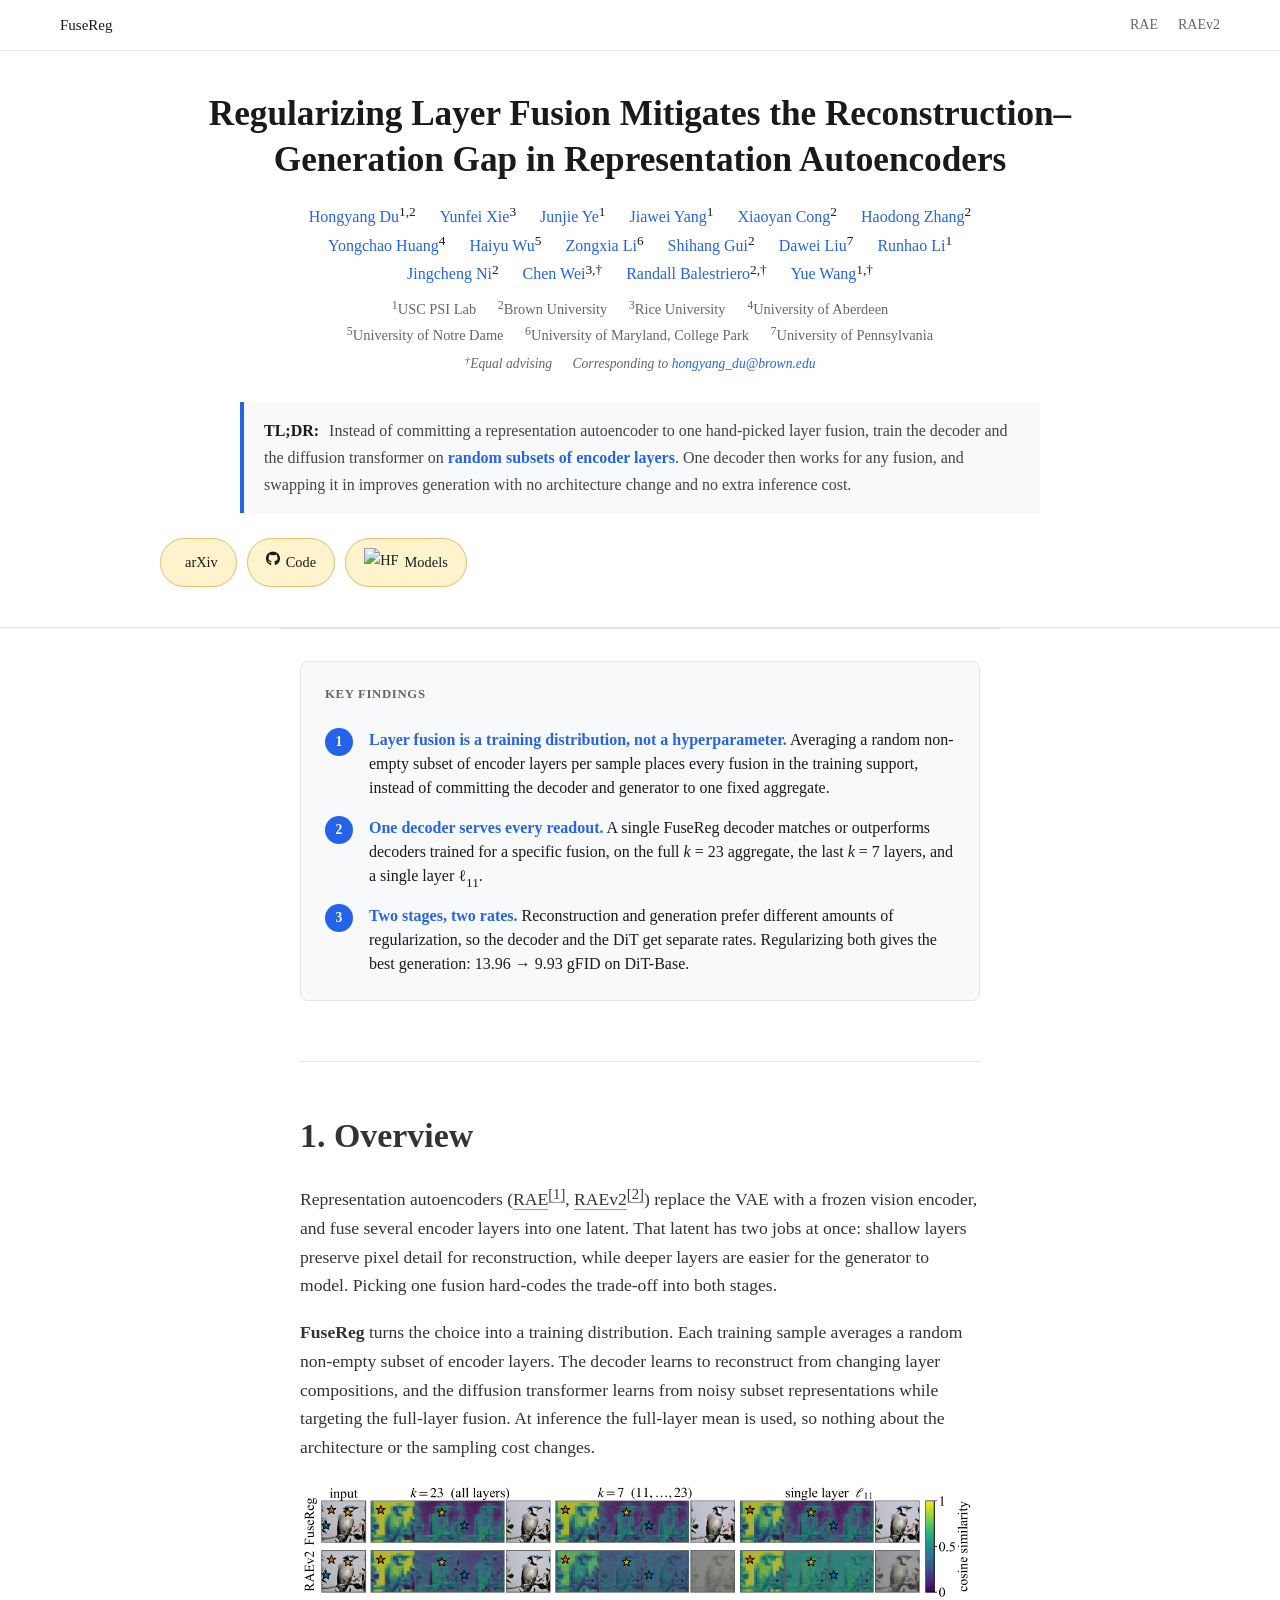
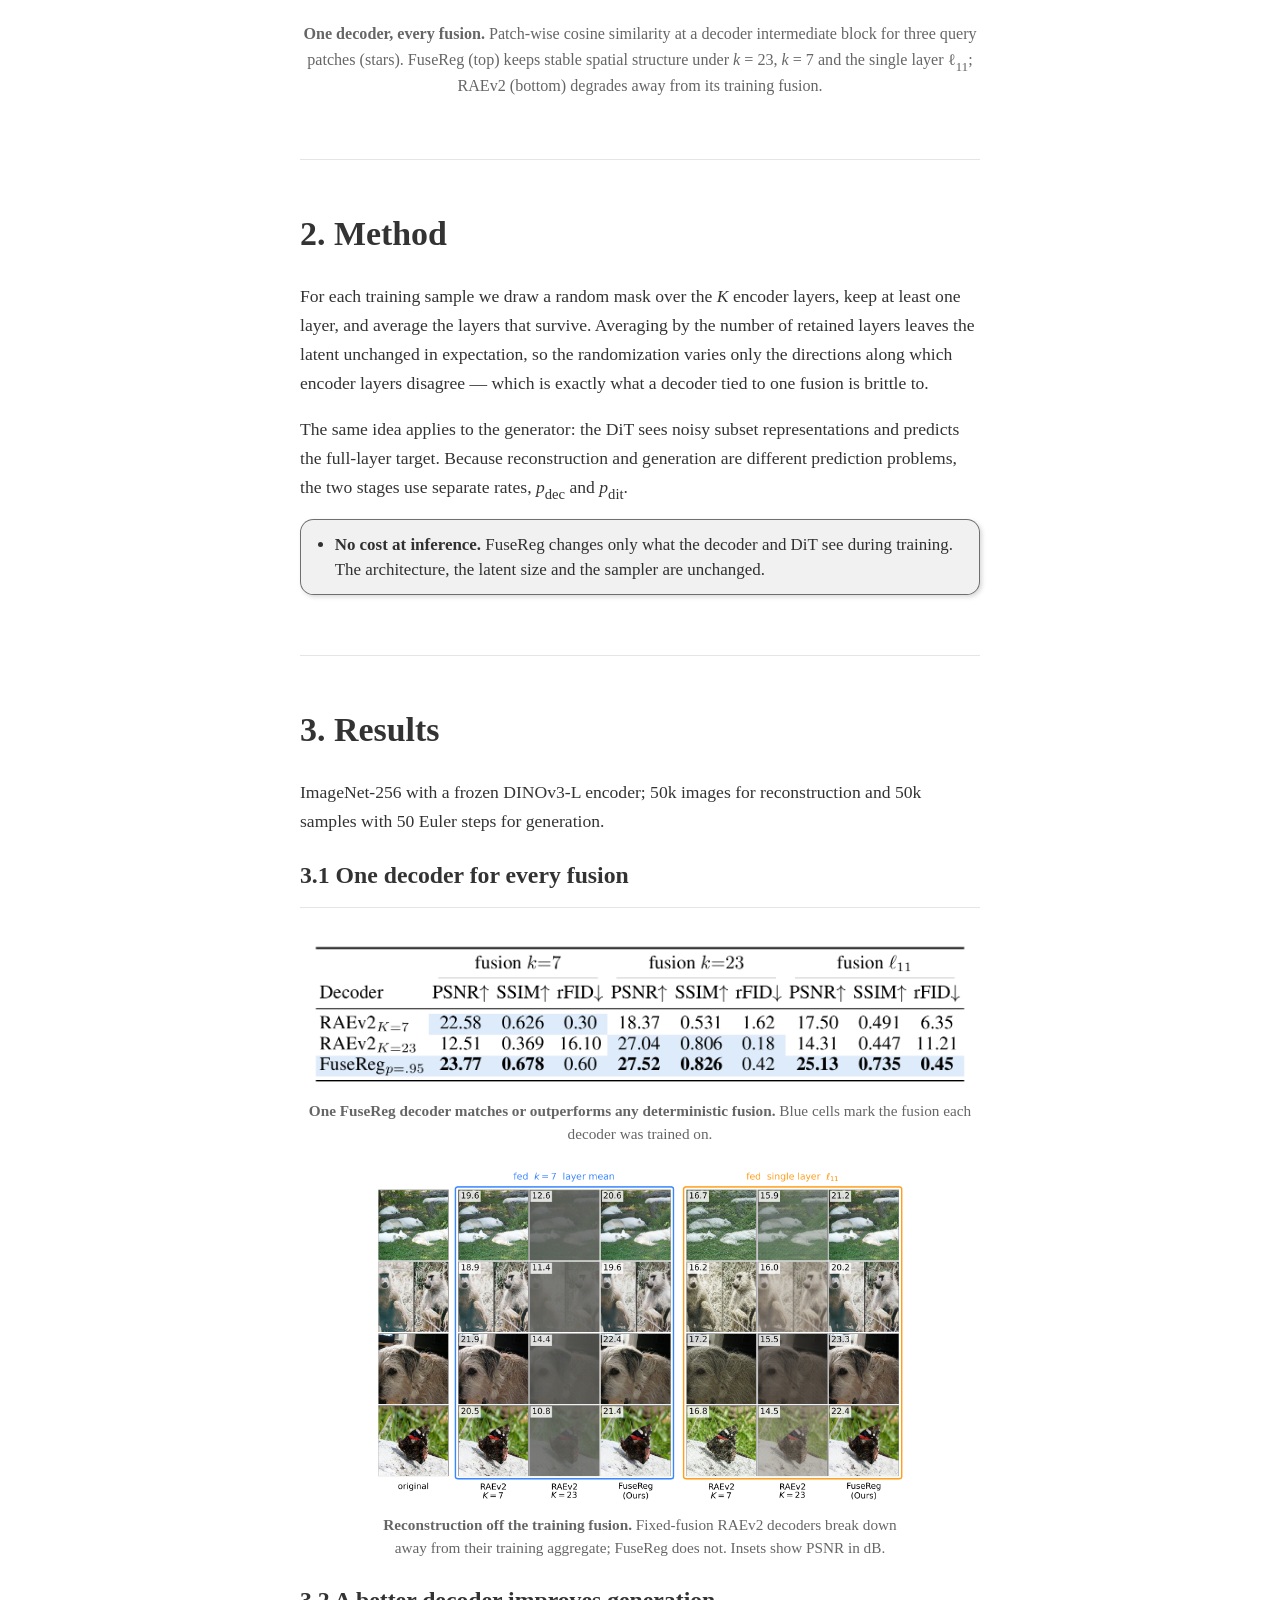
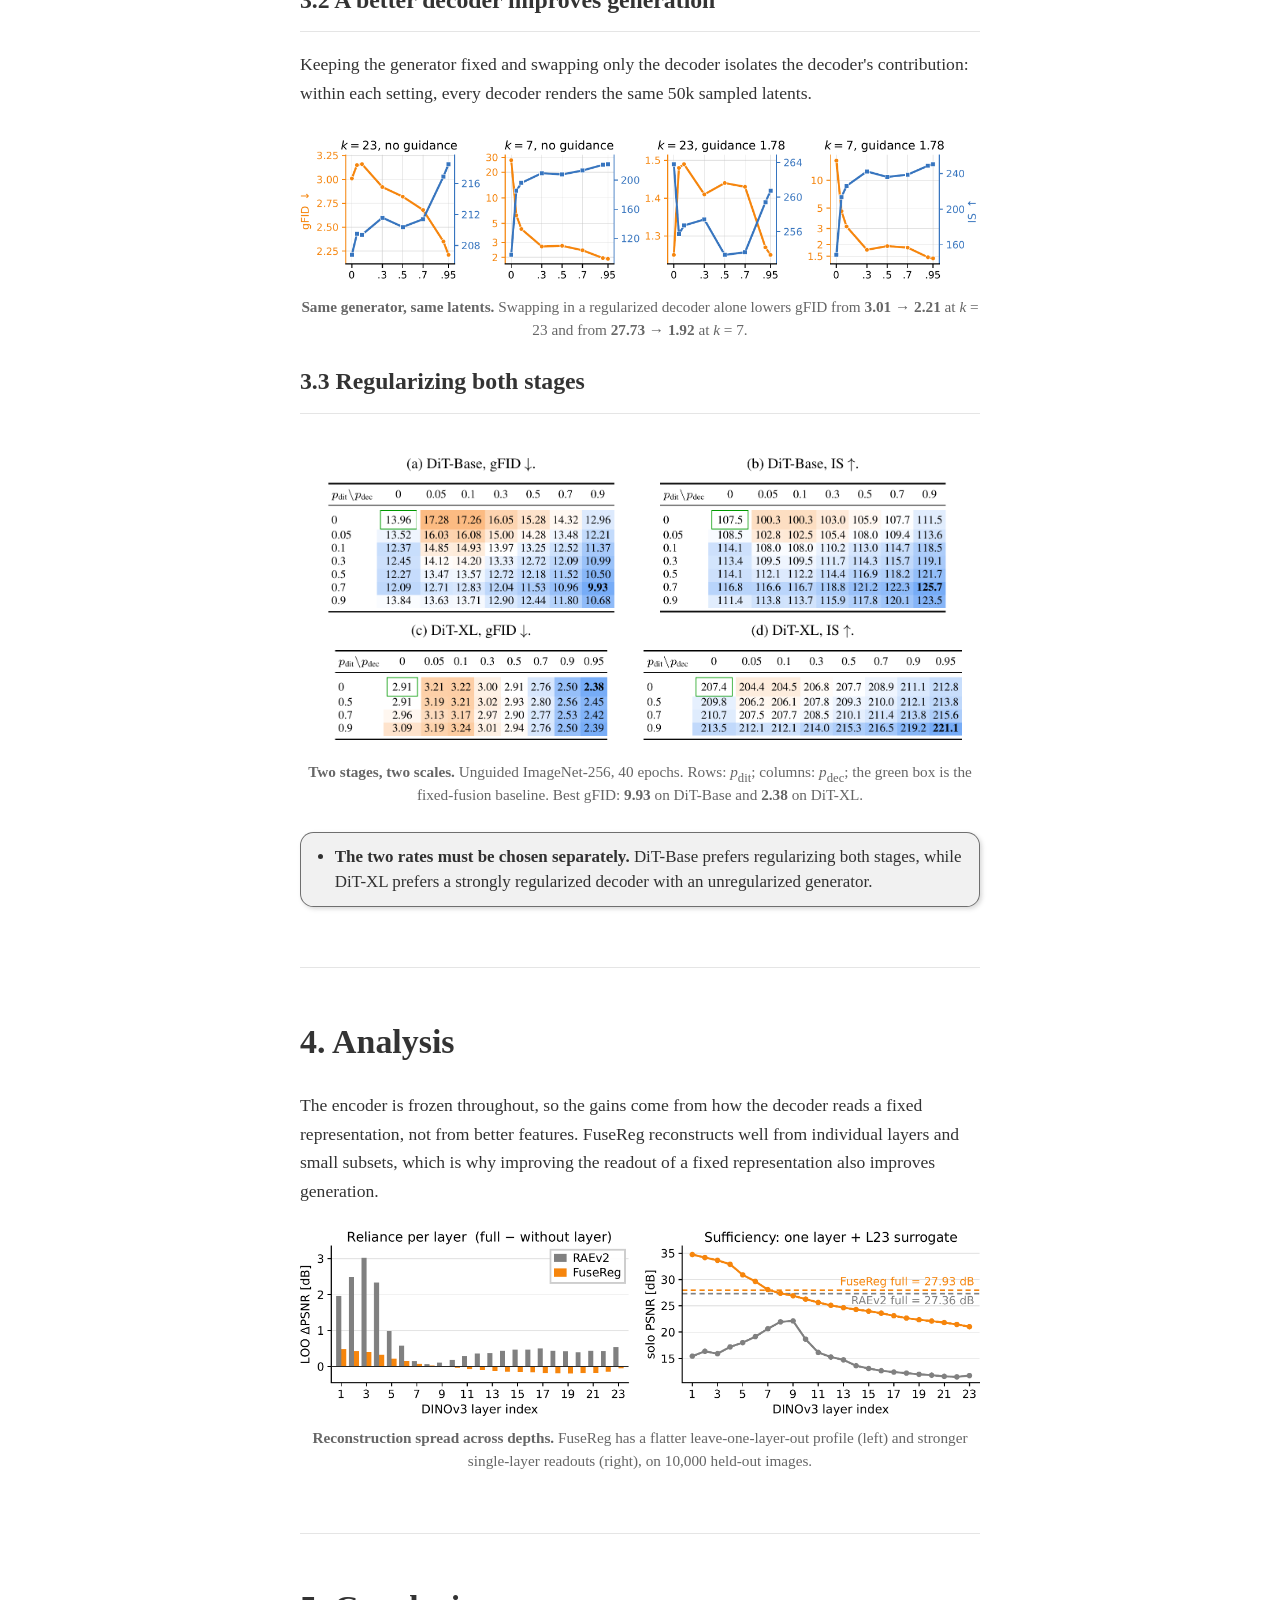
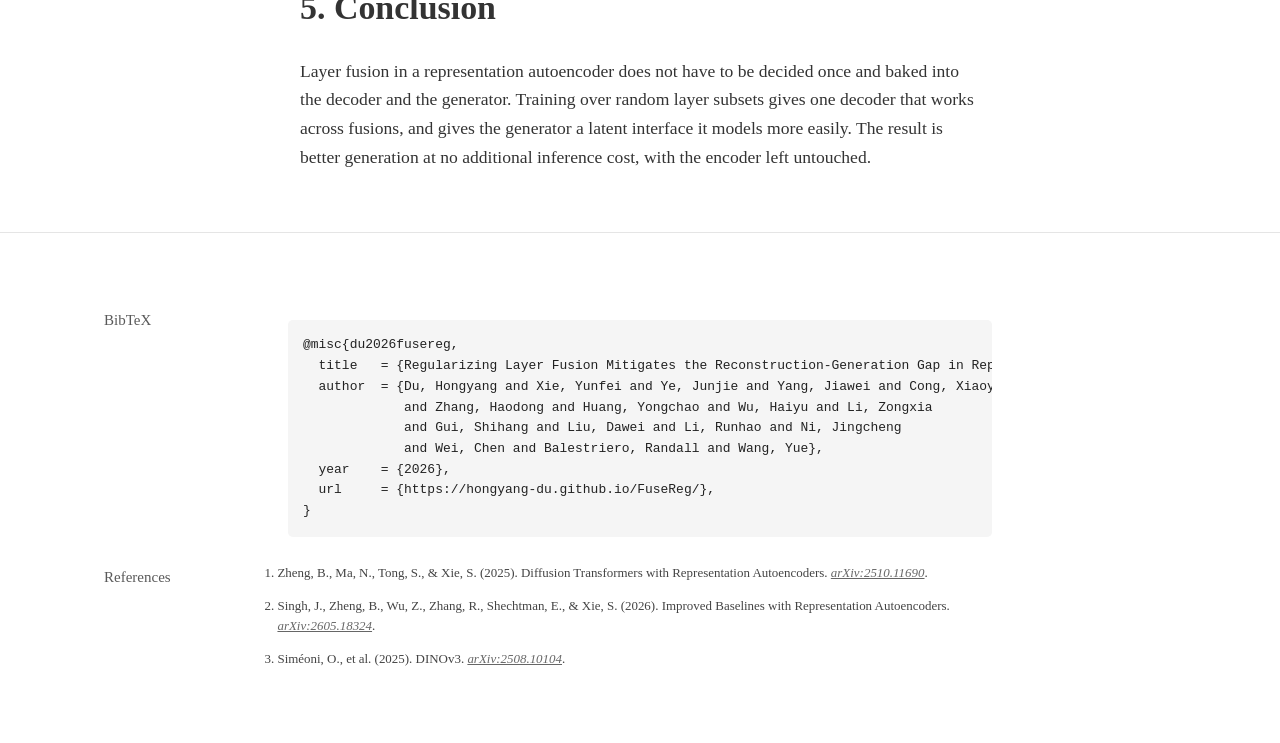
==== index.html @ 961b0802 "Deploy e77142d75fc26695d1476ce7942e4e34c8c9d1ca" ====
<!doctype html>
<html lang="en">
    <head>
        <title>Regularizing Layer Fusion in Representation Autoencoders</title>

        <meta charset="utf-8">
        <meta name="viewport" content="width=device-width, initial-scale=1">

        <link rel="canonical" href="https://hongyang-du.github.io/FuseReg/">
        <meta name="robots" content="index, follow">

        <meta name="citation_title" content="Regularizing Layer Fusion Mitigates the Reconstruction-Generation Gap in Representation Autoencoders">
        <meta name="citation_author" content="Du, Hongyang">
        <meta name="citation_author" content="Xie, Yunfei">
        <meta name="citation_author" content="Ye, Junjie">
        <meta name="citation_author" content="Yang, Jiawei">
        <meta name="citation_author" content="Cong, Xiaoyan">
        <meta name="citation_author" content="Zhang, Haodong">
        <meta name="citation_author" content="Huang, Yongchao">
        <meta name="citation_author" content="Wu, Haiyu">
        <meta name="citation_author" content="Li, Zongxia">
        <meta name="citation_author" content="Gui, Shihang">
        <meta name="citation_author" content="Liu, Dawei">
        <meta name="citation_author" content="Li, Runhao">
        <meta name="citation_author" content="Ni, Jingcheng">
        <meta name="citation_author" content="Wei, Chen">
        <meta name="citation_author" content="Balestriero, Randall">
        <meta name="citation_author" content="Wang, Yue">
        <meta name="citation_publication_date" content="2026">
        <meta name="citation_language" content="en">
        <meta name="citation_abstract" content="FuseReg replaces heuristic layer selection in representation autoencoders with training over random subsets of encoder layers, regularizing sensitivity to cross-layer disagreement in both the decoder and the diffusion transformer.">

        <meta property="og:url" content="https://hongyang-du.github.io/FuseReg/" />
        <meta property="og:title" content="Regularizing Layer Fusion in Representation Autoencoders" />
        <meta property="og:description" content="One decoder for every layer fusion, and a better decoder-generator interface for representation autoencoders." />
        <meta property="og:image" content="https://hongyang-du.github.io/FuseReg/assets/images/cosine-similarity.png" />
        <meta property="og:type" content="article" />
        <meta name="twitter:card" content="summary_large_image" />
        <meta name="twitter:title" content="Regularizing Layer Fusion in Representation Autoencoders" />
        <meta name="twitter:description" content="One decoder for every layer fusion, and a better decoder-generator interface for representation autoencoders." />
        <meta name="twitter:image" content="https://hongyang-du.github.io/FuseReg/assets/images/cosine-similarity.png" />

        <script src="./static/js/distill_template.v2.js"></script>

        <link rel="preconnect" href="https://fonts.googleapis.com">
        <link rel="preconnect" href="https://fonts.gstatic.com" crossorigin>
        <link href="https://fonts.googleapis.com/css2?family=Lora:ital,wght@0,400;0,500;0,600;0,700;1,400;1,500&display=swap" rel="stylesheet">

        <link rel="stylesheet" href="./static/css/paper-layout.css">
        <link rel="stylesheet" href="./static/css/style.css">
        <link rel="stylesheet" href="./static/css/custom.css">
        <link rel="stylesheet" href="https://cdnjs.cloudflare.com/ajax/libs/font-awesome/6.5.2/css/all.min.css">
        <link rel="stylesheet" href="https://cdn.jsdelivr.net/gh/jpswalsh/academicons@1/css/academicons.min.css">
        <link rel="stylesheet" href="./static/css/site.css">

        <script src="https://cdn.jsdelivr.net/npm/jquery@3.7.1/dist/jquery.min.js"></script>
        <script defer src="./static/js/medium-zoom.min.js"></script>
        <script defer src="./static/js/zoom.js"></script>
    </head>

    <body>
        <nav class="toc-container">
            <h4>Contents</h4>
            <ul>
                <li><a href="#overview">1. Overview</a></li>
                <li><a href="#method">2. Method</a></li>
                <li>
                    <a href="#results">3. Results</a>
                    <ul>
                        <li><a href="#results-reconstruction">3.1 Reconstruction</a></li>
                        <li><a href="#results-swap">3.2 Decoder Swap</a></li>
                        <li><a href="#results-joint">3.3 Joint Regularization</a></li>
                    </ul>
                </li>
                <li><a href="#analysis">4. Analysis</a></li>
                <li><a href="#conclusion">5. Conclusion</a></li>
            </ul>
        </nav>

        <nav style="background-color: #fff; border-bottom: 1px solid #e5e5e5; padding: 12px 0;">
            <div style="max-width: 1200px; margin: 0 auto; padding: 0 20px; display: flex; justify-content: space-between; align-items: center;">
                <span style="color: #1a1a1a; font-size: 15px; font-weight: 500;">FuseReg</span>
                <div style="display: flex; gap: 20px;">
                    <a href="https://rae-dit.github.io/" target="_blank" style="color: #666; text-decoration: none; font-size: 14px;">RAE</a>
                    <a href="https://raev2.github.io/" target="_blank" style="color: #666; text-decoration: none; font-size: 14px;">RAEv2</a>
                </div>
            </div>
        </nav>

        <div class="header-wrapper">
            <div class="central-header">
                <div class="title-section">
                    <h1>Regularizing Layer Fusion Mitigates the Reconstruction&ndash;Generation Gap in Representation Autoencoders</h1>
                </div>

                <div class="authors">
                    <a href="https://hongyang-du.github.io/" target="_blank">Hongyang Du</a><sup>1,2</sup> &emsp;
                    <a href="https://yunfeixie233.github.io/" target="_blank">Yunfei Xie</a><sup>3</sup> &emsp;
                    <a href="https://junjieye.com/" target="_blank">Junjie Ye</a><sup>1</sup> &emsp;
                    <a href="https://jiawei-yang.github.io/" target="_blank">Jiawei Yang</a><sup>1</sup> &emsp;
                    <a href="https://oliver-cong02.github.io/" target="_blank">Xiaoyan Cong</a><sup>2</sup> &emsp;
                    <a href="https://cs.brown.edu/people/grad/hzhan351/" target="_blank">Haodong Zhang</a><sup>2</sup>
                    <br>
                    <a href="https://www.abdn.ac.uk/people/yongchao.huang" target="_blank">Yongchao Huang</a><sup>4</sup> &emsp;
                    <a href="https://haiyuwu.github.io/" target="_blank">Haiyu Wu</a><sup>5</sup> &emsp;
                    <a href="https://zli12321.github.io/" target="_blank">Zongxia Li</a><sup>6</sup> &emsp;
                    <a href="https://www.linkedin.com/in/shihang-gui-06917727b/" target="_blank">Shihang Gui</a><sup>2</sup> &emsp;
                    <a href="https://davidliuk.github.io/" target="_blank">Dawei Liu</a><sup>7</sup> &emsp;
                    <a href="https://www.linkedin.com/in/runhao-li-lee021004/" target="_blank">Runhao Li</a><sup>1</sup>
                    <br>
                    <a href="https://jingchengni.com/" target="_blank">Jingcheng Ni</a><sup>2</sup> &emsp;
                    <a href="https://weichen582.github.io/" target="_blank">Chen Wei</a><sup>3,†</sup> &emsp;
                    <a href="https://randallbalestriero.github.io/" target="_blank">Randall Balestriero</a><sup>2,†</sup> &emsp;
                    <a href="https://yuewang.xyz/" target="_blank">Yue Wang</a><sup>1,†</sup>
                    <div class="affiliations">
                        <sup>1</sup>USC PSI Lab &emsp; <sup>2</sup>Brown University &emsp; <sup>3</sup>Rice University &emsp; <sup>4</sup>University of Aberdeen<br>
                        <sup>5</sup>University of Notre Dame &emsp; <sup>6</sup>University of Maryland, College Park &emsp; <sup>7</sup>University of Pennsylvania
                    </div>
                    <div class="author-note"><sup>&dagger;</sup>Equal advising &emsp; Corresponding to <a href="mailto:hongyang_du@brown.edu">hongyang_du@brown.edu</a></div>
                </div>

                <div class="tldr-section">
                    <p><span class="tldr-label">TL;DR:</span> Instead of committing a representation autoencoder to one hand-picked layer fusion, train the decoder and the diffusion transformer on <strong>random subsets of encoder layers</strong>. One decoder then works for any fusion, and swapping it in improves generation with no architecture change and no extra inference cost.</p>
                </div>

                <div class="button-row">
                    <a href="#" class="button paper-link" target="_blank">
                        <span class="icon is-small"><i class="ai ai-arxiv"></i></span> arXiv
                    </a>
                    <a href="https://github.com/Hongyang-Du/FuseReg" class="button" target="_blank">
                        <span class="icon is-small"><i class="fab fa-github"></i></span> Code
                    </a>
                    <a href="https://huggingface.co/Hongyang-Du/FuseReg" class="button" target="_blank">
                        <span class="icon is-small"><img src="https://huggingface.co/front/assets/huggingface_logo-noborder.svg" alt="HF" style="height: 1em;"></span> Models
                    </a>
                </div>
            </div>
        </div>

    <d-article>
        <div class="key-findings">
            <h4 class="key-findings-title">Key Findings</h4>
            <div class="key-finding">
                <span class="key-finding-number">1</span>
                <p class="key-finding-text"><strong>Layer fusion is a training distribution, not a hyperparameter.</strong> Averaging a random non-empty subset of encoder layers per sample places every fusion in the training support, instead of committing the decoder and generator to one fixed aggregate.</p>
            </div>
            <div class="key-finding">
                <span class="key-finding-number">2</span>
                <p class="key-finding-text"><strong>One decoder serves every readout.</strong> A single FuseReg decoder matches or outperforms decoders trained for a specific fusion, on the full <em>k</em>&nbsp;=&nbsp;23 aggregate, the last <em>k</em>&nbsp;=&nbsp;7 layers, and a single layer &#8467;<sub>11</sub>.</p>
            </div>
            <div class="key-finding">
                <span class="key-finding-number">3</span>
                <p class="key-finding-text"><strong>Two stages, two rates.</strong> Reconstruction and generation prefer different amounts of regularization, so the decoder and the DiT get separate rates. Regularizing both gives the best generation: 13.96 &rarr; 9.93 gFID on DiT-Base.</p>
            </div>
        </div>

        <hr>

        <div id="overview" class="overview-block">
            <h1 class="text">1. Overview</h1>

            <p class="text">
                Representation autoencoders (<a href="https://rae-dit.github.io/" target="_blank">RAE</a><sup><a href="#ref-rae">[1]</a></sup>, <a href="https://raev2.github.io/" target="_blank">RAEv2</a><sup><a href="#ref-raev2">[2]</a></sup>) replace the VAE with a frozen vision encoder, and fuse several encoder layers into one latent. That latent has two jobs at once: shallow layers preserve pixel detail for reconstruction, while deeper layers are easier for the generator to model. Picking one fusion hard-codes the trade-off into both stages.
            </p>

            <p class="text">
                <strong>FuseReg</strong> turns the choice into a training distribution. Each training sample averages a random non-empty subset of encoder layers. The decoder learns to reconstruct from changing layer compositions, and the diffusion transformer learns from noisy subset representations while targeting the full-layer fusion. At inference the full-layer mean is used, so nothing about the architecture or the sampling cost changes.
            </p>

            <d-figure id="fig-teaser">
                <figure>
                    <img data-zoomable="" draggable="false" src="assets/images/cosine-similarity.png" alt="Cosine-similarity maps of decoder intermediate-block features for FuseReg and RAEv2 under three layer fusions" style="width: 100%;">
                    <figcaption><strong>One decoder, every fusion.</strong> Patch-wise cosine similarity at a decoder intermediate block for three query patches (stars). FuseReg (top) keeps stable spatial structure under <em>k</em> = 23, <em>k</em> = 7 and the single layer &#8467;<sub>11</sub>; RAEv2 (bottom) degrades away from its training fusion.</figcaption>
                </figure>
            </d-figure>
        </div>

        <hr>

        <div id="method" class="results-block">
            <h1 class="text">2. Method</h1>

            <p class="text">
                For each training sample we draw a random mask over the <em>K</em> encoder layers, keep at least one layer, and average the layers that survive. Averaging by the number of retained layers leaves the latent unchanged in expectation, so the randomization varies only the directions along which encoder layers disagree &mdash; which is exactly what a decoder tied to one fusion is brittle to.
            </p>

            <p class="text">
                The same idea applies to the generator: the DiT sees noisy subset representations and predicts the full-layer target. Because reconstruction and generation are different prediction problems, the two stages use separate rates, <em>p</em><sub>dec</sub> and <em>p</em><sub>dit</sub>.
            </p>

            <div class="finding-box">
                <ul>
                    <li><strong>No cost at inference.</strong> FuseReg changes only what the decoder and DiT see during training. The architecture, the latent size and the sampler are unchanged.</li>
                </ul>
            </div>
        </div>

        <hr>

        <div id="results" class="results-block">
            <h1 class="text">3. Results</h1>
            <p class="text">ImageNet-256 with a frozen DINOv3-L encoder; 50k images for reconstruction and 50k samples with 50 Euler steps for generation.</p>

            <div id="results-reconstruction" style="margin-top: 1.5em;">
                <h2 class="text" style="font-size: 1.4em; margin-bottom: 0.5em;">3.1 One decoder for every fusion</h2>

            <d-figure id="fig-recon-table">
                <figure>
                    <img data-zoomable="" draggable="false" src="assets/images/reconstruction-table.png" alt="Table: PSNR, SSIM and rFID for RAEv2 K=7, RAEv2 K=23 and FuseReg p=.95 decoders under fusion k=7, k=23 and single layer l11" style="width: 100%;">
                    <figcaption><strong>One FuseReg decoder matches or outperforms any deterministic fusion.</strong> Blue cells mark the fusion each decoder was trained on.</figcaption>
                </figure>
            </d-figure>

            <d-figure id="fig-recon">
                <figure style="max-width: 78%; margin: 0 auto;">
                    <img data-zoomable="" draggable="false" src="assets/images/reconstruction-readouts.png" alt="Reconstructions from the last seven layers and from layer 11 for RAEv2 and FuseReg decoders" style="width: 100%;">
                    <figcaption><strong>Reconstruction off the training fusion.</strong> Fixed-fusion RAEv2 decoders break down away from their training aggregate; FuseReg does not. Insets show PSNR in dB.</figcaption>
                </figure>
            </d-figure>
            </div>

            <div id="results-swap" style="margin-top: 1.5em;">
                <h2 class="text" style="font-size: 1.4em; margin-bottom: 0.5em;">3.2 A better decoder improves generation</h2>

                <p class="text">
                    Keeping the generator fixed and swapping only the decoder isolates the decoder's contribution: within each setting, every decoder renders the same 50k sampled latents.
                </p>

            <d-figure id="fig-swap">
                <figure>
                    <img data-zoomable="" draggable="false" src="assets/images/decoder-swap.png" alt="gFID and Inception Score across decoder layer-drop rates for k=23 and k=7 readouts, with and without guidance" style="width: 100%;">
                    <figcaption><strong>Same generator, same latents.</strong> Swapping in a regularized decoder alone lowers gFID from <strong>3.01 &rarr; 2.21</strong> at <em>k</em> = 23 and from <strong>27.73 &rarr; 1.92</strong> at <em>k</em> = 7.</figcaption>
                </figure>
            </d-figure>
            </div>

            <div id="results-joint" style="margin-top: 1.5em;">
                <h2 class="text" style="font-size: 1.4em; margin-bottom: 0.5em;">3.3 Regularizing both stages</h2>

            <d-figure id="fig-joint">
                <figure>
                    <img data-zoomable="" draggable="false" src="assets/images/joint-regularization-table.png" alt="Table: gFID and IS grids over generator rate p_dit and decoder rate p_dec for DiT-Base and DiT-XL" style="width: 100%;">
                    <figcaption><strong>Two stages, two scales.</strong> Unguided ImageNet-256, 40 epochs. Rows: <em>p</em><sub>dit</sub>; columns: <em>p</em><sub>dec</sub>; the green box is the fixed-fusion baseline. Best gFID: <strong>9.93</strong> on DiT-Base and <strong>2.38</strong> on DiT-XL.</figcaption>
                </figure>
            </d-figure>

                <div class="finding-box">
                    <ul>
                        <li><strong>The two rates must be chosen separately.</strong> DiT-Base prefers regularizing both stages, while DiT-XL prefers a strongly regularized decoder with an unregularized generator.</li>
                    </ul>
                </div>
            </div>
        </div>

        <hr>

        <div id="analysis" class="results-block">
            <h1 class="text">4. Analysis</h1>

            <p class="text">
                The encoder is frozen throughout, so the gains come from how the decoder reads a fixed representation, not from better features. FuseReg reconstructs well from individual layers and small subsets, which is why improving the readout of a fixed representation also improves generation.
            </p>

            <d-figure id="fig-layer-usage">
                <figure>
                    <img data-zoomable="" draggable="false" src="assets/images/layer-reliance.png" alt="Leave-one-layer-out PSNR drop and single-layer PSNR for RAEv2 and FuseReg" style="width: 100%;">
                    <figcaption><strong>Reconstruction spread across depths.</strong> FuseReg has a flatter leave-one-layer-out profile (left) and stronger single-layer readouts (right), on 10,000 held-out images.</figcaption>
                </figure>
            </d-figure>


        </div>

        <hr>

        <div id="conclusion" class="conclusion-block">
            <h1 class="text">5. Conclusion</h1>

            <p class="text">
                Layer fusion in a representation autoencoder does not have to be decided once and baked into the decoder and the generator. Training over random layer subsets gives one decoder that works across fusions, and gives the generator a latent interface it models more easily. The result is better generation at no additional inference cost, with the encoder left untouched.
            </p>
        </div>

    </d-article>

    <d-appendix>
        <h3 id="bibtex">BibTeX</h3>
        <div class="bibtex-container" style="position: relative;">
            <pre class="bibtex" id="bibtex-content" style="background: #f5f5f5; padding: 15px; border-radius: 5px; font-family: 'Courier New', monospace; font-size: 0.9em; line-height: 1.6; overflow-x: auto;">@misc{du2026fusereg,
  title   = {Regularizing Layer Fusion Mitigates the Reconstruction-Generation Gap in Representation Autoencoders},
  author  = {Du, Hongyang and Xie, Yunfei and Ye, Junjie and Yang, Jiawei and Cong, Xiaoyan
             and Zhang, Haodong and Huang, Yongchao and Wu, Haiyu and Li, Zongxia
             and Gui, Shihang and Liu, Dawei and Li, Runhao and Ni, Jingcheng
             and Wei, Chen and Balestriero, Randall and Wang, Yue},
  year    = {2026},
  url     = {https://hongyang-du.github.io/FuseReg/},
}</pre>
        </div>

        <h3 id="references">References</h3>
        <ol class="references-list" style="font-size: 0.9em; line-height: 1.55; color: #444; padding-left: 1.5em;">
            <li id="ref-rae">Zheng, B., Ma, N., Tong, S., &amp; Xie, S. (2025). Diffusion Transformers with Representation Autoencoders. <em><a href="https://arxiv.org/abs/2510.11690" target="_blank">arXiv:2510.11690</a></em>.</li>
            <li id="ref-raev2">Singh, J., Zheng, B., Wu, Z., Zhang, R., Shechtman, E., &amp; Xie, S. (2026). Improved Baselines with Representation Autoencoders. <em><a href="https://arxiv.org/abs/2605.18324" target="_blank">arXiv:2605.18324</a></em>.</li>
            <li id="ref-dinov3">Sim&eacute;oni, O., et al. (2025). DINOv3. <em><a href="https://arxiv.org/abs/2508.10104" target="_blank">arXiv:2508.10104</a></em>.</li>
        </ol>
    </d-appendix>
    </body>
</html>
---- static/css/paper-layout.css ----
/* ==========================================================================
   PAPER LAYOUT - Portable 3-Column Layout System for Academic Project Pages
   ========================================================================== */

/* === CSS CUSTOM PROPERTIES === */
:root {
    /* Layout Dimensions (reduced by 1.2x) */
    --layout-toc-width: 225px;
    --layout-content-width: 720px;
    --layout-sidenote-width: 183px;
    --layout-gap: 33px;

    /*
     * Side Column Gap - Distance between main content and TOC/sidenotes
     * Adjust this value to change spacing symmetrically on both sides
     * - TOC will be positioned: (content left edge) - toc-width - this gap
     * - Sidenotes will be positioned: (content right edge) + this gap
     */
    --layout-side-gap: 180px;

    /* Colors */
    --bg-page: #ffffff;
    --bg-header: linear-gradient(135deg, #ffffff 0%, #f8f6f2 40%, #fdf8f0 100%);
    --text-primary: #1a1a1a;
    --text-secondary: #444;
    --text-muted: #666;
    --accent: #2563eb;
    --border-light: #e5e5e5;

    /* Typography */
    --font-serif: 'Bitstream Charter', 'Charter', Georgia, serif;
    --font-sans: -apple-system, BlinkMacSystemFont, 'Segoe UI', sans-serif;
    --text-base: 18px;
    --leading-relaxed: 1.75;

    /* Spacing */
    --space-sm: 0.5rem;
    --space-md: 1rem;
    --space-lg: 1.5rem;
    --space-xl: 2rem;
    --space-2xl: 3rem;
}

/* === BASE STYLES === */
body {
    background-color: var(--bg-page);
    font-family: var(--font-serif);
    font-size: var(--text-base);
    line-height: var(--leading-relaxed);
    color: var(--text-primary);
    margin: 0;
    padding: 0;
}

/* === HEADER (Outside Grid) === */
.paper-header {
    background: var(--bg-header);
    border-bottom: 1px solid var(--border-light);
    padding: var(--space-xl) var(--space-lg);
}

/* Header wrapper with hero background */
.header-wrapper {
    position: relative;
    border-bottom: 1px solid #e5e2dd;
}

.header-wrapper::before {
    content: '';
    position: absolute;
    top: 0;
    left: 0;
    right: 0;
    bottom: 0;
    background-image: url('../img/hero_image.png');
    background-size: cover;
    background-position: center;
    background-repeat: no-repeat;
    opacity: 0;
    z-index: 0;
    pointer-events: none;
}

.paper-header-inner {
    max-width: 1200px;
    margin: 0 auto;
}

/* === CENTERED CONTENT LAYOUT (TOC & Sidenotes are fixed) === */
.paper-layout {
    display: block;
    max-width: var(--layout-content-width);
    margin: 0 auto;
    padding: var(--space-xl) var(--space-md);
}

/* === TABLE OF CONTENTS (Fixed Left Edge) === */
.paper-toc {
    position: fixed;
    left: var(--space-md);
    top: 120px;
    width: var(--layout-toc-width);
    height: fit-content;
    max-height: calc(100vh - 140px);
    overflow-y: auto;
    font-family: var(--font-sans);
    font-size: 0.85rem;
    line-height: 1.5;
    z-index: 100;
}

.paper-toc h4 {
    font-size: 0.75rem;
    font-weight: 600;
    text-transform: uppercase;
    letter-spacing: 0.05em;
    color: var(--text-muted);
    margin: 0 0 var(--space-md) 0;
}

.paper-toc ul {
    list-style: none;
    padding: 0;
    margin: 0;
}

.paper-toc li {
    margin-bottom: var(--space-sm);
}

.paper-toc a {
    color: var(--text-muted);
    text-decoration: none;
    transition: color 0.2s ease;
    display: block;
    padding: 2px 0;
}

.paper-toc a:hover {
    color: var(--accent);
}

.paper-toc a.active {
    color: var(--accent);
    font-weight: 500;
}

/* === MAIN CONTENT (Centered) === */
.paper-content {
    width: 100%;
    min-width: 0;
}

/* All direct children use full width of content column */
.paper-content > * {
    width: 100%;
    max-width: 100%;
    margin-left: 0;
    margin-right: 0;
}

/* Typography in content */
.paper-content h1 {
    font-size: 2rem;
    margin: var(--space-2xl) 0 var(--space-lg) 0;
    line-height: 1.3;
}

.paper-content h2 {
    font-size: 1.6rem;
    margin: var(--space-xl) 0 var(--space-md) 0;
    line-height: 1.3;
}

.paper-content h3 {
    font-size: 1.3rem;
    margin: var(--space-lg) 0 var(--space-md) 0;
    line-height: 1.4;
}

.paper-content p {
    margin: 0 0 var(--space-lg) 0;
    font-size: 1.1rem;
}

/* Figures - same width as text */
.paper-content figure {
    width: 100%;
    margin: var(--space-xl) 0;
}

.paper-content figure img {
    width: 100%;
    height: auto;
    display: block;
}

.paper-content figcaption {
    font-family: var(--font-sans);
    font-size: 0.9rem;
    color: var(--text-muted);
    margin-top: var(--space-sm);
    line-height: 1.5;
    text-align: left;
}

/* Tables - same width as text */
.paper-content table {
    width: 100%;
    margin: var(--space-xl) 0;
    border-collapse: collapse;
}

/* === SIDENOTES === */
.sidenote-container {
    position: relative;
}

/* Mobile default: sidenotes appear inline */
.sidenote {
    display: block;
    font-family: var(--font-sans);
    font-size: 1.02rem;
    line-height: 1.5;
    color: var(--text-muted);
    margin: var(--space-md) 0;
    padding: var(--space-sm) var(--space-md);
    background: #f8f9fa;
    border-left: 3px solid #94a3b8;
    font-style: normal;
    border-radius: 0 4px 4px 0;
}

/* Desktop: sidenotes fixed at right edge */
@media (min-width: 1200px) {
    .sidenote {
        position: fixed;
        right: var(--space-md);
        top: 120px;
        width: var(--layout-sidenote-width);
        max-height: calc(100vh - 160px);
        overflow-y: auto;
        margin: 0;
        padding: 0 0 0 var(--space-md);
        background: none;
        border-left: 1px solid var(--border-light);
        border-radius: 0;
        z-index: 100;
    }
}

/* .paper-sidenotes placeholder no longer needed - sidenotes are fixed positioned */

/* === RESPONSIVE DESIGN === */

/* Tablet/Narrow Desktop: Hide TOC, content centered */
@media (max-width: 1199px) {
    .paper-layout {
        display: block;
        max-width: var(--layout-content-width);
        margin: 0 auto;
        padding: var(--space-lg);
    }

    .paper-toc {
        display: none;
    }

    .paper-content {
        width: 100%;
    }

    /* Sidenotes become inline blocks */
    .sidenote {
        position: static;
        width: 100%;
    }
}

/* Mobile: Full width with minimal padding */
@media (max-width: 767px) {
    .paper-layout {
        padding: var(--space-md);
    }

    .paper-content h1 {
        font-size: 1.6rem;
    }

    .paper-content h2 {
        font-size: 1.4rem;
    }

    .paper-content h3 {
        font-size: 1.2rem;
    }

    .paper-content p {
        font-size: 1rem;
    }
}

/* === UTILITY CLASSES === */

/* Horizontal rule */
.paper-content hr {
    border: none;
    border-top: 1px solid var(--border-light);
    margin: var(--space-2xl) 0;
}

/* Links */
.paper-content a {
    color: var(--accent);
    text-decoration: none;
    border-bottom: 1px solid transparent;
    transition: border-color 0.2s ease;
}

.paper-content a:hover {
    border-bottom-color: var(--accent);
}

/* Lists */
.paper-content ol,
.paper-content ul {
    margin: 0 0 var(--space-lg) var(--space-lg);
    padding: 0;
}

.paper-content li {
    margin-bottom: var(--space-sm);
}

/* Blockquotes */
.paper-content blockquote {
    margin: var(--space-lg) 0;
    padding: var(--space-md) var(--space-lg);
    background: #f8f9fa;
    border-left: 4px solid var(--accent);
    font-style: italic;
    color: var(--text-secondary);
}

/* Code blocks */
.paper-content pre {
    background: #f5f5f5;
    padding: var(--space-md);
    border-radius: 4px;
    overflow-x: auto;
    font-size: 0.9rem;
    margin: var(--space-lg) 0;
}

.paper-content code {
    font-family: 'JetBrains Mono', 'Fira Code', monospace;
    font-size: 0.9em;
}

/* === BYLINE / AUTHOR INFO === */
.paper-byline {
    border-top: 1px solid var(--border-light);
    border-bottom: 1px solid var(--border-light);
    padding: var(--space-lg) 0;
    margin-bottom: var(--space-xl);
    text-align: center;
}

.paper-byline a {
    color: var(--text-primary);
    text-decoration: none;
}

.paper-byline a:hover {
    color: var(--accent);
}

/* === KEY FINDINGS === */
.key-findings {
    display: flex;
    flex-direction: column;
    gap: var(--space-md);
    margin: var(--space-xl) 0;
    padding: var(--space-lg);
    background: #f8f9fa;
    border-radius: 8px;
    border: 1px solid var(--border-light);
}

.key-findings-title {
    font-size: 0.8rem;
    font-weight: 600;
    text-transform: uppercase;
    letter-spacing: 0.05em;
    color: var(--text-muted);
    margin: 0 0 var(--space-sm) 0;
}

.key-finding {
    display: flex;
    align-items: flex-start;
    gap: var(--space-md);
}

.key-finding-number {
    flex-shrink: 0;
    width: 28px;
    height: 28px;
    background: var(--accent);
    color: white;
    border-radius: 50%;
    display: flex;
    align-items: center;
    justify-content: center;
    font-size: 0.85rem;
    font-weight: 600;
}

.key-finding-text {
    flex: 1;
    font-size: 1rem;
    line-height: 1.5;
    color: var(--text-primary);
    margin: 0;
}

.key-finding-text strong {
    color: var(--accent);
}

@media (max-width: 767px) {
    .key-findings {
        padding: var(--space-md);
    }

    .key-finding-number {
        width: 24px;
        height: 24px;
        font-size: 0.75rem;
    }

    .key-finding-text {
        font-size: 0.95rem;
    }
}

/* === FINDING BOX - Gray callout for inline findings === */
.finding-box {
    background-color: rgba(240, 240, 240, 0.9);
    border: 1.2pt solid rgba(25, 25, 25, 0.6);
    border-radius: 10pt;
    padding: 2pt 10pt;
    margin: 1em 0;
    box-shadow: 2px 2px 4px rgba(128, 128, 128, 0.3);
    box-sizing: border-box;
}

.finding-box ul {
    margin: 0.5em 0;
    padding-left: 1.2em;
    list-style-type: disc;
}

.finding-box li {
    margin-bottom: 0.5em;
    line-height: 1.5;
}

.finding-box li:last-child {
    margin-bottom: 0;
}

/* === AUDIO PLAYER === */
.audio-player {
    display: flex;
    align-items: center;
    gap: 12px;
    padding: 12px 16px;
    background: #f8f9fa;
    border: 1px solid var(--border-light);
    border-radius: 12px;
    font-family: var(--font-sans);
    font-size: 0.85rem;
    max-width: 500px;
    margin: 0 auto;
}

.audio-player-btn {
    display: flex;
    align-items: center;
    justify-content: center;
    width: 36px;
    height: 36px;
    background: var(--accent);
    border: none;
    border-radius: 50%;
    cursor: pointer;
    transition: all 0.2s ease;
    flex-shrink: 0;
}

.audio-player-btn:hover {
    background: #1d4ed8;
    transform: scale(1.05);
}

.audio-player-btn svg {
    width: 16px;
    height: 16px;
    fill: white;
}

.audio-player-btn .pause-icon {
    display: none;
}

.audio-player.playing .audio-player-btn .play-icon {
    display: none;
}

.audio-player.playing .audio-player-btn .pause-icon {
    display: block;
}

.audio-player-progress {
    flex: 1;
    display: flex;
    flex-direction: column;
    gap: 4px;
    min-width: 0;
}

.audio-player-bar {
    width: 100%;
    height: 4px;
    background: #e5e5e5;
    border-radius: 2px;
    cursor: pointer;
    position: relative;
}

.audio-player-bar-fill {
    height: 100%;
    background: var(--accent);
    border-radius: 2px;
    width: 0%;
    transition: width 0.1s linear;
}

.audio-player-time {
    display: flex;
    justify-content: space-between;
    font-size: 0.75rem;
    color: var(--text-muted);
}

.audio-player-controls {
    display: flex;
    align-items: center;
    gap: 8px;
    flex-shrink: 0;
}

.audio-player-speed {
    padding: 4px 8px;
    background: white;
    border: 1px solid var(--border-light);
    border-radius: 6px;
    font-size: 0.75rem;
    font-weight: 500;
    color: var(--text-secondary);
    cursor: pointer;
    transition: all 0.2s ease;
    min-width: 42px;
    text-align: center;
}

.audio-player-speed:hover {
    border-color: var(--accent);
    color: var(--accent);
}

.audio-player-share {
    display: flex;
    align-items: center;
    justify-content: center;
    width: 28px;
    height: 28px;
    background: white;
    border: 1px solid var(--border-light);
    border-radius: 6px;
    cursor: pointer;
    transition: all 0.2s ease;
}

.audio-player-share:hover {
    border-color: var(--accent);
}

.audio-player-share svg {
    width: 14px;
    height: 14px;
    fill: var(--text-muted);
}

.audio-player-share:hover svg {
    fill: var(--accent);
}

/* Mobile responsive */
@media (max-width: 480px) {
    .audio-player {
        flex-wrap: wrap;
        gap: 10px;
    }

    .audio-player-progress {
        order: 3;
        width: 100%;
        flex: none;
    }

    .audio-player-controls {
        margin-left: auto;
    }
}

/* === CENTRAL HEADER TEMPLATE === */
.central-header {
    max-width: 1000px;
    margin: 0 auto;
    padding: 40px 20px;
    text-align: center;
    position: relative;
    z-index: 1;
}

.central-header .title-section h1 {
    font-size: 2.2rem;
    margin: 0;
    line-height: 1.3;
    color: var(--text-primary);
}

.central-header .title-section h2 {
    font-size: 1.6rem;
    margin: 0.3em 0 0 0;
    line-height: 1.3;
    font-weight: 400;
    color: var(--text-secondary);
}

/* Authors - right after title */
.central-header .authors {
    margin: 20px 0;
    font-size: 1rem;
    line-height: 1.8;
    position: relative;
    z-index: 10;
}

.central-header .authors a {
    color: var(--accent);
    text-decoration: none;
    font-weight: 500;
    position: relative;
    z-index: 10;
}

.central-header .authors a:hover {
    text-decoration: underline;
}

.central-header .affiliations {
    font-size: 0.9rem;
    color: var(--text-muted);
    margin-top: 8px;
}

.central-header .author-note {
    font-size: 0.85rem;
    color: var(--text-muted);
    font-style: italic;
}

/* TL;DR blockquote style */
.central-header .tldr-section {
    margin: 25px auto;
    max-width: 800px;
    text-align: left;
    padding: 15px 20px;
    border-left: 4px solid var(--accent);
    background: #f8f9fa;
}

.central-header .tldr-section p {
    margin: 0;
    font-size: 1rem;
    line-height: 1.7;
    color: var(--text-secondary);
}

.central-header .tldr-section strong {
    color: var(--accent);
}

.central-header .tldr-section .tldr-label {
    font-weight: 700;
    color: var(--text-primary);
    margin-right: 6px;
}

/* Key points + image two column */
.central-header .hero-section {
    display: flex;
    gap: 40px;
    margin: 30px auto;
    max-width: 1000px;
    text-align: left;
    align-items: flex-start;
}

.central-header .hero-section > .key-points {
    flex: 1;
}

.central-header .hero-section > .hero-media {
    flex: 1;
}

.central-header .key-points {
    display: flex;
    flex-direction: column;
    gap: 16px;
}

.central-header .key-point {
    display: flex;
    align-items: flex-start;
    gap: 12px;
}

.central-header .key-point-icon {
    width: 24px;
    height: 24px;
    flex-shrink: 0;
    margin-top: 2px;
}

.central-header .key-point-text {
    font-size: 0.95rem;
    line-height: 1.5;
    color: var(--text-secondary);
}

.central-header .key-point-text strong {
    color: var(--accent);
    font-weight: 600;
}

.central-header .hero-media {
    display: flex;
    align-items: flex-start;
    justify-content: center;
}

.central-header .hero-media img,
.central-header .hero-media video {
    max-width: 100%;
    height: auto;
    transition: max-height 0.2s ease;
}

/* Button container */
.central-header .button-row {
    display: flex;
    justify-content: flex-start;
    gap: 10px;
    margin-top: 25px;
    flex-wrap: wrap;
    position: relative;
    z-index: 10;
}

.central-header .button-row a {
    position: relative;
    z-index: 10;
    display: inline-flex;
    align-items: center;
    gap: 6px;
    background-color: #fef3cd;
    color: #1a1a1a;
    border: 1.5px solid #dfc36a;
    border-radius: 50px;
    padding: 8px 18px;
    text-decoration: none;
    font-weight: 500;
    font-size: 0.9rem;
    transition: all 0.2s ease;
    box-shadow: 0 1px 3px rgba(0,0,0,0.06);
}

.central-header .button-row a:hover {
    background-color: #fce8a6;
    border-color: #c9a84a;
    box-shadow: 0 3px 8px rgba(0,0,0,0.12);
}

/* Responsive */
@media (max-width: 768px) {
    .central-header .title-section h1 {
        font-size: 1.6rem;
    }

    .central-header .title-section h2 {
        font-size: 1.2rem;
    }

    .central-header .tldr-section {
        grid-template-columns: 1fr;
        gap: 15px;
    }

    .central-header .hero-section {
        grid-template-columns: 1fr;
        gap: 25px;
    }

    .central-header .hero-media {
        order: -1;
    }
}
---- static/css/style.css ----
/* Font, colors, and base styles inherited from paper-layout.css */

.header-container {
  color: #1a1a1a;
  padding: 20px;
  opacity: 1.0;
  z-index: 1000;
  position: relative;
  max-width: 1200px;
  margin: 0 auto;
  display: flex;
  flex-direction: column;
}

/* Title section - full width, centered */
.header-title {
  text-align: center;
  margin-bottom: 30px;
}

.header-title h1 {
  font-size: 2.2em;
  margin-bottom: 0.3em;
  line-height: 1.2;
  color: #1a1a1a;
}

.header-title h2 {
  font-size: 1.5em;
  margin-bottom: 0.5em;
  line-height: 1.2;
  color: #333;
}

.header-title p {
  font-size: 1.1rem;
  color: #444;
  max-width: 800px;
  margin: 0 auto;
}

/* Two-column layout for key points and hero image */
.header-columns {
  display: flex;
  gap: 40px;
  align-items: flex-start;
}

@media (max-width: 900px) {
  .header-columns {
    flex-direction: column;
  }
}


.icon {
    height: 1.8em; /* Set a fixed height for all icons */
    width: auto; /* Adjust width to maintain aspect ratio */
    margin-bottom: 5px; /* Space between icon and text */
}

.icon-row {
    display: flex;
    justify-content: center;
    align-items: center;
    flex-wrap: wrap; /* Allow wrapping to the next line */
    width: 100%;
    padding: 20px; /* Padding around the images */
    line-height: 1rem;
}

.icon-link {
    display: flex;
    flex-direction: column;
    align-items: center;
    text-align: center;
    color: #444;
    padding: 15px;
    margin: 10px;
    border: 1px solid #e0e0e0;
    border-radius: 8px;
    background-color: #fff;
    flex: 1 1 100px;
    transition: all 0.2s ease;
}

.icon-link:hover {
    background-color: #f8f8f8;
    border-color: #2563eb;
    box-shadow: 0 2px 8px rgba(0,0,0,0.08);
}

@media (max-width: 600px) {
    .icon-link {
        flex: 1 1 45%; /* Allow each icon link to take up about half the width */
    }
}


.icon-container {
    display: flex;
    flex-direction: column;
    gap: 15px;
}

.icon-item {
    align-items: center;
    display: flex;
}

.icon-item img {
    width: 30px;
    height: 30px;
    margin-right: 1em;
    opacity: 0.7;
}

@media (max-width: 768px) {
  .icon-item img {
    margin-bottom: 1em;
  }
}

.header-content strong {
    color: #2563eb;
}

.header-content {
    color: #444;
    text-align: left;
    flex: 1;
}

.header-image {
    flex: 1;
    display: flex;
    align-items: center;
    justify-content: center;
}

@media (max-width: 768px) {
  .header-container {
    padding: 16px;
    padding-top: 32px;
  }

  .header-content h1 {
    font-size: 3em;
    margin-bottom: 0.125em;
  }
  .header-content h2 {
    font-size: 1.7em;
    /* text no wrap */
    white-space: nowrap;
    margin-top: 0;
  }

  .header-container p {
    font-size: 1.04rem;
  }

  .header-image {
    /* 80% */
    max-width: 90%;
    /* center */
    margin-left: auto;
    margin-right: auto;
  }
}

.teaser-video video {
  height: auto; /* Maintain the aspect ratio of the image */
  display: block; /* Prevent inline spacing issues */
  max-width: 100%;
}

.header-image img {
  max-width: 100%; /* Ensure the image is never more than 100% of its container */
  height: auto; /* Maintain the aspect ratio of the image */
  display: block; /* Prevent inline spacing issues */
  margin: 0 auto 20px; /* Center the image horizontally and add margin below */
}

.button-container {
    margin-top: 20px; /* Add margin above the buttons */
    margin-bottom: 20px; /* Add margin below the buttons */
    /* center */
    /* text-align: center; */
}

.button-container a.button {
  display: inline-block;
  margin: 10px;
  padding: 10px 20px;
}

.button-container a.button {
  background-color: #fef3cd;
  color: #1a1a1a;
  border: 1.5px solid #dfc36a;
  border-radius: 50px;
  padding: 10px 24px;
  margin: 5px 4px;
  text-decoration: none;
  display: inline-block;
  font-weight: 500;
  font-size: 0.95rem;
  transition: all 0.2s ease;
  box-shadow: 0 1px 3px rgba(0,0,0,0.06);
}

.button-container a.button:hover {
  background-color: #fce8a6;
  border-color: #c9a84a;
  box-shadow: 0 3px 8px rgba(0,0,0,0.12);
}

/* Styles for larger screens using a media query */
@media (min-width: 600px) {
  .header-container {
    display: flex; /* Use flexbox for positioning on larger screens */
    justify-content: space-between; /* Space between the content and image */
    align-items: center; /* Align items vertically */
    padding: 50px 50px; /* Increase padding for larger screens */
  }

  .header-content {
    max-width: calc(50% - 20px); /* Adjust width to include margin */
    text-align: left; /* Align text to the left for larger screens */
    margin-right: 10px; /* Add margin to the right of the header content */
  }

  .header-content h1 {
    font-size: 3.3em; /* Increase font size for larger screens */
  }

  .header-content h2 {
    margin-top: -0.75em; /* Reduce space between headers */
    font-size: 2em; /* Increase font size for larger screens */
  }

  .teaser-video {
    width: 100%; /* Set width to 100% */
    margin-bottom: 2em;
  }

  .header-image {
    max-width: calc(50% - 20px); /* Adjust width to include margin */
  }

  .header-image img {
    max-width: 90%; /* Image should be responsive within the container */
    height: auto; /* Maintain the aspect ratio */
  }
}


.byline {
  border-top: 1px solid rgba(0, 0, 0, 0.1);
  border-bottom: 1px solid rgba(0, 0, 0, 0.1);
  padding: 0 5px 10px; /* Add padding to the top and bottom */
  margin-bottom: 20px;
}

.byline-container {
    padding-top: 2rem;
    padding-bottom: 0.5rem;
    text-align: center;  /* Center align the text */
}


.author-link, .affiliation-link {
    font-size: larger;
    color: black; /* Set the color to match the other text */
    text-decoration: none; /* Removes the underline */
    border-bottom: none;
    cursor: pointer; /* Changes cursor to pointer to indicate link */
    white-space: nowrap;  /* Prevent breaking names across lines */
    /* Increase vertical spacing */
    line-height: 2.3rem; /* Increase line height for better readability */

}

.author-note {
    font-size: 0.9rem;
    color: #999; /* Light grey color for the text */
    margin-top: 0.25em; /* Space above the note */
    margin-bottom: 0.25em; /* Space below the note */
}

#affiliation {
    font-size: 1.6em;
    /* bold */
    font-weight: bolder;
}

.author-link:hover, .affiliation-link:hover {
  text-decoration: underline;
  border-bottom: none;
  color: #2563eb;
}


d-article {
  contain: none;
  position: relative;
}

d-article d-contents {
  max-width: 100%; /* Or the maximum width you want it to have */
  box-sizing: border-box; /* Include padding in the width calculation */
  align-self: start;
  grid-column: 1 / 4;
  grid-row: auto / span 4;
  justify-self: end;
  margin-top: 5em;
  padding-right: 3em;
  padding-left: 2em;
  border-right: 1px solid rgba(0, 0, 0, 0.1);
  z-index: 1000;
}


d-article d-contents nav {
  display: block;
}

d-article d-contents nav h4 {
  margin-top: 0;
  margin-bottom: 1em;
}

d-article d-contents nav div {
  color: rgba(91, 184, 73, 0.8);
  font-weight: bold;
}

d-article d-contents nav a {
  color: rgba(0, 0, 0, 0.8);
  border-bottom: none;
  text-decoration: none;
}

d-article d-contents li {
  list-style-type: none;
}

d-article d-contents ul {
  padding-left: 1em;
}

d-article d-contents nav ul li {
  margin-bottom: 0.25em;
}

d-article d-contents nav a:hover {
  text-decoration: underline solid rgba(0, 0, 0, 0.6);
}

d-article d-contents nav ul {
  margin-top: 0;
  margin-bottom: 6px;
}

d-article d-contents nav > div {
  display: block;
  outline: none;
  margin-bottom: 0.5em;
}

d-article d-contents nav > div > a {
  font-size: 13px;
  font-weight: 600;
}

d-article d-contents nav > div > a:hover,
d-article d-contents nav > ul > li > a:hover {
  text-decoration: none;
}

.active-nav-item {
  color: #0d6efd; /* Change as per your preference */
}

.shaded-figure {
  background-color: hsl(0, 0%, 97%);
  border-top: 1px solid hsla(0, 0%, 0%, 0.1);
  border-bottom: 1px solid hsla(0, 0%, 0%, 0.1);
  padding: 30px 0;
}

.pointer {
  position: absolute;
  width: 26px;
  height: 26px;
  top: 26px;
  left: -48px;
}

.sidebar {
  position: sticky;
}

d-article section{
  margin: 0 !important;
}


.video-container {
  position: relative;
  padding-top: 56.25%; /* 16:9 Aspect Ratio */
  height: 0; /* Collapse the container to the aspect ratio */
}

.video-container iframe {
  position: absolute;
  top: 0;
  left: 0;
  width: 100%;
  height: 100%;
}

.video-container video {
  position: absolute;
  top: 0;
  left: 0;
  width: 100%;
  height: 100%;
}

.preview-container {
  display: flex;
  justify-content: left;
  align-items: center;
  margin-top: 10px;
  margin-bottom: 20px;
}

.preview {
  cursor: pointer;
  transition: opacity 0.2s, box-shadow 0.2s;
  opacity: 0.5; /* 50% transparent */
  height: 50px; /* Fixed height */
  width: auto; /* Auto width to maintain aspect ratio */
  margin-right: 10px;
  margin-left: 10px;
}

div .preview-video-active,
.preview:hover {
  opacity: 1.0; /* Fully opaque on hover */
  box-shadow: 0 4px 8px rgba(0,0,0,0.1); /* Shadow effect on hover */
}


/* blockquote {
  border-left: 4px solid #ccc;
  margin: 0.5em auto;
  padding: 0.5em 10px;
  color: #666;
  font-style: italic;
  width: 80%;
} */

/* blockquote:before {
  color: #ccc;
  content: open-quote;
  font-size: 4em;
  line-height: 0.1em;
  margin-right: 0.25em;
  vertical-align: -0.4em;
} */

blockquote.storytext {
  border-left: 6px solid #4a90e2; /* Brighter border color */
  background-color: #f9f9f9;      /* Subtle background */
  margin: 0px auto;
  padding: 1em 10px;
  color: #333;                    /* Darker font color */
  font-style: italic;
  font-weight: bold;              /* Bolder font */
  width: 85%;
  box-shadow: 2px 2px 8px #ccc;   /* Box shadow */
  padding-left: 2em;
  font-style: italic;
  color: rgba(0, 0, 0, 0.6);
  font-size: 15px;
}

blockquote.storytext:before {
  color: #4a90e2;                 /* Matching the border color */
  content: open-quote;
  font-size: 4em;
  line-height: 0.1em;
  margin-right: 0.25em;
  vertical-align: -0.4em;
}

.fancybreak {
  border: 0;
  height: 1px;
  background: linear-gradient(to right, transparent, #333, transparent);
  margin: 0.8em auto;
}


#image-text-container {
  display: flex;
  flex-direction: column;
  /* align-items: center; */
}

.image-review-container {
  display: flex;
  align-items: center;
  justify-content: space-between;
}

.text-box {
  width: 50%; /* Adjust the width as needed */
  margin-left: 0%; /* Space between image and text box */
  height: 100%; /* Make the text box the same height as the image */
}

.button-bar button {
  background-color: #88AB8E; /* Green background */
  border: none;
  color: white;
  padding: 10px 20px;
  text-align: center;
  text-decoration: none;
  display: inline-block;
  font-size: 11px;
  margin-top: 0px;  /* Keeps the original top margin */
  margin-bottom: 2em;
  margin-left: 5px;  /* Increases the left margin */
  margin-right: 5px;  /* Increases the right margin */
  cursor: pointer;
  border-radius: 8px; /* Rounded corners */
  box-shadow: 0 2px #999; /* Subtle shadow */
  transition: all 0.3s ease; /* Smooth transition for hover effect */
}

div .active-button,
.button-bar button:hover {
  background-color: #45a049; /* Slightly darker shade on hover */
  box-shadow: 0 6px #666; /* Change in shadow */
  transform: translateY(-2px); /* Slight raise */
}

.interactive-image {
  display: flex;
  flex-direction: column;
  align-items: center;
  margin-top: 20px;
  margin-bottom: 50px;
}

.llmul {
  text-decoration-color: royalblue;
}

.geoul {
  text-decoration-color: ForestGreen;
}

.cvul {
  text-decoration-color: #FF43A4;  
}

.colul {
  text-decoration-color: #FFAE42;
}

.character-card-img {
  width: 85%;
  display: block;
  margin-left: auto;
  margin-right: auto;
}


/* collapsible code */
.collapsible {
  background-color: hsla(206, 95%, 20%, 0.2);
  cursor: pointer;
  padding: 1em;
  border: none;
  text-align: left;
  outline: none;
}

.active, .collapsible:hover {
  transition: max-height 0.2s ease-out;
  /* background-color: #acc2c2; */
}

.collapsible {
  background-color: hsla(206, 95%, 20%, 0.2);
  cursor: pointer;
  padding: 1em;
  border: none;
  text-align: left;
  outline: none;
}

.active, .collapsible:hover {
  transition: max-height 0.2s ease-out;
}

.collapsible {
  display: flex;
  justify-content: space-between;
  align-content: center;
  border-radius: 4px;
}

.collapsible.active {
  border-bottom-left-radius: 0;
  border-bottom-right-radius: 0;
}

.collapsible .collapsible-indicator::after {
  content: "+"
}

.collapsible.active .collapsible-indicator::after {
  content: "-"
}

.collapsible h4 {
  margin: 0;
  line-height: inherit;
}

d-article .content {
  padding: .3em 1em;
  max-height: 0;
  overflow: hidden;
  transition: max-height 0.2s ease-out;
  border-color: hsla(206, 95%, 20%, 0.2);
  margin-bottom: 20px;
}

/* assign the final paragraph of an aside no bottom margin */
aside p:last-child {
  margin-bottom: 0;
}


aside.counting-table {
  position: absolute;
  top: 42%;
  left: 105%;
}

aside figure {
  margin: 0;
  display: block; /* Ensures that figure behaves as a block-level element */
}

aside figure table {
  width: 100%;
  border-collapse: collapse;
  table-layout: fixed; /* Use fixed table layout for consistent column sizing */
}

aside th, aside td {
  text-align: left;
  padding: 8px;
  border-bottom: 1px solid #dee2e6;
  white-space: nowrap;
  text-overflow: ellipsis; /* Add ellipsis to clipped content */
}

aside th {
  background-color: #e9ecef;
  color: #495057;
}
aside tr:hover {
  background-color: #f2f2f2;
}
aside th:first-child, aside td:first-child {
  border-right: 1px solid #dee2e6;
}


figcaption .table-caption {
  text-align: center;
  padding: 8px;
  font-style: italic;
  color: #6c757d;
  margin-top: 0; /* Ensures there is no additional space between table and caption */
  font-size: 12px;
}


* {
  box-sizing: border-box;
}

.img-magnifier-container {
  position:relative;
  margin-bottom: 20px;
}

.img-magnifier-glass {
  position: absolute;
  border: 3px solid #000;
  border-radius: 50%;
  cursor: none;
  /*Set the size of the magnifier glass:*/
  width: 100px;
  height: 100px;
}


img {
  vertical-align: middle;
}


/* Position the image container (needed to position the left and right arrows) */
.slider-img-container {
  position: relative;
}

/* Hide the images by default */
.my-slides {
  display: none;
}

#slider-img-tourist .my-slides img {
  margin-left: auto;
  margin-right: auto;
  display: block;
  width: 75%;
}

#slider-img-photographer .my-slides img {
  margin-left: auto;
  margin-right: auto;
  display: block;
  width: 90%;
}

.my-slides:hover .overlay {
  opacity: 1;
}

/* Add a pointer when hovering over the thumbnail images */
.cursor {
  cursor: pointer;
}

/* Next & previous buttons */
.prev,
.next {
  cursor: pointer;
  position: absolute;
  top: 45%;
  width: auto;
  padding: 10px;
  margin-top: -50px;
  color: rgb(148, 143, 143, 0.8);
  font-weight: bold;
  font-size: 30px;
  border-radius: 3px 3px 3px 3px;
  user-select: none;
  -webkit-user-select: none;
  border-bottom: none;
}

.prev {
  left: -5%;
}

/* Position the "next button" to the right */
.next {
  right: -5%;
  border-radius: 3px 3px 3px 3px;
}

/* On hover, add a black background color with a little bit see-through */
.prev:hover,
.next:hover {
  background-color: rgba(0, 0, 0, 0.7);
  color: rgb(255, 255, 255);
}

/* Number text (1/3 etc) */
.numbertext {
  color: #f8f9fa; /* Light color for better visibility */
  font-family: 'Arial', sans-serif; /* A more modern font */
  font-size: 16px; /* Slightly larger for readability */
  font-weight: bold; /* Make it bold */
  background-color: rgba(0, 0, 0, 0.5); /* Semi-transparent black background */
  padding: 5px 15px; /* Increased padding for better spacing */
  position: absolute;
  top: 10px; /* Adjusted to not be too close to the edge */
  left: 50%;
  transform: translateX(-50%); /* Center it horizontally */
  text-shadow: 1px 1px 2px black; /* Text shadow for better readability */
  border-radius: 5px; /* Rounded corners for a softer look */
}

.row {
  margin-bottom: 20px;
  display: flex;
  justify-content: center;
  align-items: center;
}

.row:after {
  content: "";
  display: table;
  clear: both;
}

/* Six columns side by side */
.column {
  float: left;
  margin-left: 10px;
  margin-right: 10px;
}

/* Add a transparency effect for thumnbail images */
.demo {
  opacity: 0.5;
  height: 50px; /* Fixed height */
  width: auto; /* Auto width to maintain aspect ratio */
}

.active-slide-img,
.demo:hover {
  opacity: 1;
}


.overlay {
  display: block;
  margin-left: 5%;
  margin-right: 5%;
  position: absolute; 
  top: 0; 
  background: rgba(0, 0, 0, 0.5); /* Black see-through */
  color: #f1f1f1; 
  width: 90%;
  transition: .5s ease;
  opacity:0;
  color: white;
  font-size: 20px;
  padding: 20px;
  text-align: center;
}

.system-fundamental-aside {
  display: none;
  background-color: #F3F8FF;
  border: 1px solid #ccc;
  padding: 10px;
  z-index: 100;
  width: 300px;
  color: rgb(0, 0, 0);
  font-size: 14px;
  height: fit-content;
  position: absolute;
  top: 39.5%;
  left: 105%;
}

.clickable-region {
  position: absolute;
  /* border: 2px solid rgba(255, 255, 255, 0.5); */
  /* background: rgba(255, 255, 0, 0.5);  */
  cursor: pointer;
  transition: background-color 0.3s, border-color 0.3s; /* Smooth transition */
}

.clickable-region:hover {
  background: rgba(255, 255, 0, 0.2);
  border-color: rgba(255, 255, 255, 0.75); /* Brighter border on hover */
}

.clickable-image-container {
  position: relative;
  width: 100%;
}
.clickable-image-container img {
  width: 100%;
  height: auto;
}

.resscolor {
  background-color: rgb(194,255,191);
}

.sizescolor {
  background-color: rgb(194,215,255);
}

.inline-tag {
  height: 18px;
  width: auto;
}

blockquote.place-review {
  border-left: 2px solid #FFAE42; /* Brighter border color */
  padding-left: 5px !important;
  color: #333;                    /* Darker font color */
  font-style: italic;
  box-shadow: 2px 2px 8px #ccc;   /* Box shadow */
  padding-left: 2em;
  font-style: italic;
  color: rgba(0, 0, 0, 0.6);
  font-size: 12px;
  text-overflow: ellipsis; /* Add ellipsis to clipped content */
  margin-bottom: 0px;
}

aside blockquote {
  padding-left: 10px;
  color: #505050;                   
}

@-webkit-keyframes zoom {
  from {-webkit-transform:scale(0)} 
  to {-webkit-transform:scale(1)}
}

@keyframes zoom {
  from {transform:scale(0)} 
  to {transform:scale(1)}
}

/* The Close Button */
.close {
  position: absolute;
  top: 15px;
  right: 35px;
  color: #f1f1f1;
  font-size: 40px;
  font-weight: bold;
  transition: 0.3s;
}

.close:hover,
.close:focus {
  color: #bbb;
  text-decoration: none;
  cursor: pointer;
}


.avatar-row {
  display: flex;
  flex-wrap: wrap;
  justify-content: center;
  align-items: center;
  gap: 2%;
  margin: 20px;
}

.avatar {
  text-align: center;
}

.avatar img {
  width: 100px;
  height: 100px;
  border-radius: 50%;
  border: 2px solid #ccc;
  box-shadow: 0px 4px 6px rgba(0, 0, 0, 0.1);
  transition: transform 0.3s ease, box-shadow 0.3s ease;
}

.avatar img:hover {
  transform: scale(1.1);
  box-shadow: 0px 6px 8px rgba(0, 0, 0, 0.2);
}

.avatar figcaption {
  /* display: inline-block; */
  /* margin-top: 8px; */
  margin-left: auto;
  margin-right: auto;
  padding: 5px 10px;
  font-size: 1.05em;
  color: #333;
  /* background-color: #f8f8f8; */
  /* border: 1px solid #ddd; */
  /* border-radius: 5px; */
  /* box-shadow: 0 2px 4px rgba(0, 0, 0, 0.1); */
  text-align: center;
  width: 80px; /* Adjust as needed */
  overflow: hidden;
  white-space: nowrap;
  text-overflow: ellipsis;
}

.left-aside-container {
  display: flex;
  flex-direction: row;
  margin-top: 10px;
}

.left-side-bar {
  position: absolute;
  top: 91.5%;
  left: -35%;
}
.right-side-bar {
  position: absolute;
  top: 91.5%;
  right: -35%;
}


.click-hint{
  display: block;
  margin: auto;
  width: 60%;
  font-size: 15px; /* Adjust the font size */
  color: #333333; /* Set text color */
  /* background-color: #f2f2f2; */
  border: 2px solid #cccccc; /* Add border */
  padding: 10px; /* Add padding around text */
  border-radius: 5px; /* Rounded corners */
  box-shadow: 0 4px 8px rgba(0, 0, 0, 0.1); /* Add a subtle shadow */
  text-align: center; /* Center the text */
  margin-bottom: 20px; /* Add some margin at the bottom */
}

.click-hint strong {
  color: #2563eb; /* Highlight the 'strong' element with a different color */
  /* text-decoration: underline; Underline the 'strong' text */
}


.grey-overlay {
  position: absolute; /* Change to absolute positioning */
  top: 0;
  left: 0;
  width: 1000%; /* Full container width */
  height: 100%; /* Full container height */
  background-color: rgba(245, 237, 220, 0.5);
  z-index: -1; /* Ensure it's above other content */
  margin-left: -500%;
}

d-article h3 {
  margin-top: 20px;
}

d-article > div > h3 {
  width: 100%;
  margin-left: 0;
}


.text {
  width: 100%;
  margin: 1em 0;
  font-size: 1.1rem;
}

h1.text {
    font-size: 2em;
}
h2.text {
    font-size: 1.8em;
}

.abstract {
    font-size: 1.35rem;
}

.auto-video {
  width: 130%;
  margin-left: -15%;
}

#diego-plan-video, #diego-plan-video-cap {
  width: 150%; 
  margin-left: -20%;
}

.nav-bar {
  position: fixed;
  left: 20px;
  top: 20px;
  width: 70px;
  height: fit-content;
  max-height: 100%;  /* Gives navbar a scrollbar if it's too long */
  background-color: #dbdbdb39;
  overflow-x: hidden;
  padding-top: 10px;
  z-index: 101;
  display: none;
}


.figure-container {
    display: flex;
    flex-direction: column;
    align-items: center;
}

.figure {
    /* width: 150%; */
    display: flex;
    justify-content: center;
    flex-direction: row;
}

figure {
    width: 100%;
    margin: 1.5em 0;
}

/* Individual figure overrides removed - use consistent width */

figcaption {
    font-size: 1.125em;
    margin-top: 0.25em;
    text-align: center;
}

/* Default: show iframe, hide image */
.responsive-content iframe {
    display: block;
    justify-content: center;
    width: 150%;
    margin-left: -5%;
    margin-top: -2em;
    margin-bottom: -2em;
}

.responsive-content img {
    display: none;
}

#mllm_interface_click_hint {
    display: block;
}

@media (max-width: 720px) {
    .figure {
        width: 100%;
        margin-left: -1%;
    }
    figure {
        width: 100% !important;
        margin-left: 0% !important;
    }
    figure > iframe {
        max-width: 100%;
    }

    /* For mobile devices: hide iframe, show image */
    .responsive-content iframe {
        display: none;
    }

    #mllm_interface_click_hint {
        display: none !important;
    }

    .responsive-content img {
        display: block;
    }
}

#nav-bar > div {
    padding-left: 15px;
    padding-top: 5px;
    padding-bottom: 5px;
  /* background-color: #fae7f378; */
  /* background-color: #ac87c52a; */
}
.nav-link > img {
    padding-top: 5px;
    padding-bottom: 5px;
    width: 40px;
    height: auto;
}
.geo-color {
    background-color: rgba(227, 242, 233, 0.5);
}
.llm-color {
    background-color: rgba(227, 237, 248, 0.5);
}
.cv-color {
    background-color: rgba(254, 237, 237, 0.5);
}
.col-color {
    background-color: rgba(255, 255, 204, 0.5);
}
.geo-color:hover {
    background-color: rgba(227, 242, 233, 0.9);
}
.llm-color:hover {
    background-color: rgba(227, 237, 248, 0.9);
}
.cv-color:hover {
    background-color: rgba(254, 237, 237, 0.9);
}
.col-color:hover {
    background-color: rgba(255, 255, 204, 0.9);
}

div.nav-bar a {
  border: none;
  opacity: 0.5;
}

div.nav-bar a:hover {
  color: black;
  opacity: 1.0;
}

div.nav-bar img:hover {
  transform: scale(1.3);
}

a.active-link {
  color: #2563eb; /* Change to your preferred color */
    /* If you're using images inside <a>, you might want to apply a filter instead */
  /* filter: brightness(1.2); */
  opacity: 1.0 !important;
}

/* a.active-link img {
  border: 2px solid #2563eb;
  border-radius: 4px;
} */

.takeaway-card {
  box-shadow: 0 4px 8px 0 rgba(0, 0, 0, 0.2);
  text-align: left;
  padding: 0px;
  margin: 1em;
  border-radius: 15px;
  line-height: 1.6;
}

.takeaway-head {
  display: flex;
  justify-content: space-between; /* Aligns items in a row with space between them */
  text-align: left;
  padding: 10px;
  padding-left: 15px;
  background-color: rgb(113, 115, 148);
  border-radius: 15px 15px 0px 0px;
  line-height: 1.6;
  color: white;
  font-size: 20px;
}

.takeaway-tags {
  display: flex; /* Ensures the images are lined up horizontally */
  align-items: center; /* Vertically centers the tags within the div */
  /* Additional styling, if necessary, can go here */
}

.exemplar-takeaways > .takeaway-card {
    display: none;
}


div.takeaway-tags img {
  height: 28px;
  margin-right: 5px;
}

.takeaway-content {
  font-size: 17px; /* Adjusts the font size */
  color: #333; /* Sets the text color; choose a color that fits your design */
  margin: 0px; /* Adds space around the paragraph */
  padding: 10px 10px 15px 15px;
  background-color: #f9f9f9; /* Optional background color */
  border-radius: 5px; /* Rounds the corners if there's a background color */
  line-height: 1.4; /* Adjusts the line height for better readability */
  /* Additional styling like text-align, letter-spacing, etc., can be added as per your preference */
  border-radius: 0px 0px 15px 15px;
}


.diego-revise-img {
  width: 130%;
  margin-left: -15%;
}

#prev-diego-revise-1, #prev-diego-revise-2 {
  top: 75%;
  left: -20%
}

#next-diego-revise-1, #next-diego-revise-2 {
  top: 75%;
  right: -20%
}


.img-grid-row {
  display: flex;
  flex-wrap: wrap;
  padding: 0 4px;
  width: 120%;
  margin-left: -10%;
}

.img-grid-column {
  flex: 16%;
  padding: 0 4px;
}

.img-grid-column img {
  margin-top: 8px;
  vertical-align: middle;
}

@media (max-width: 768px) {
  d-article > div > h3 {
    width: 100%;
    margin-left: 0%;
  }

  .text {
    width: 100%;
    margin: 1em 0 1em 0;
  }

  div.takeaway-tags img {
    height: 22px;
    margin-right: 2px;
  }

  #prev-diego-revise-1, #prev-diego-revise-2 {
    top: 115%;
    left: -7%
  }
  
  #next-diego-revise-1, #next-diego-revise-2 {
    top: 115%;
    right: -7%
  }

  aside {
    display: none;
  }
}

/* tables */

.table-container {
    overflow: auto;
    overflow-y: hidden;
    max-width: 90vw;
    white-space: nowrap;
    -webkit-overflow-scrolling: touch; /* for smoother scrolling on iOS */
}

.data-table {
    border-collapse: separate;
    border-spacing: 2.5px;
    margin: 0 auto;
    font-size: 12px;
    min-width: 100%;
    /* width: max-content; */
    width: 100%;
    line-height: 1.25;
    border-collapse: separate;
}

.data-table td {
    font-feature-settings: 'tnum';
    font-variant-numeric: tabular-nums;
    text-align: center;
}

.data-table td, .data-table th {
    padding: 0.25em 0.25em;
}

.data-table th:first-child, .data-table td:first-child {
    text-align: right;
    font-weight: bold;
}

.tb-hdr {
    background-color: #f2f2f2;
    font-weight: bold;
    text-align: center !important;
}

.highlight {
    background-color: #e6ffe6;
    font-weight: bold;
}

.highlight-green {
    background-color: #e6ffe6;
}

.highlight-orange {
    background-color: #fff2e6;
}

.highlight-gray td {
    background-color: #f2f2f2;
    text-align: left !important;
}

.highlight-blue {
    background-color: #e6f2ff;
}

caption {
    padding: 10px;
    caption-side: bottom;
    font-weight: 500;
}

/* Mobile-specific styles */
@media screen and (max-width: 600px) {
    .data-table {
        font-size: 0.8em;
    }
    
    .data-table td, .data-table th {
        padding: 0.2em 0.4em;
        font-size: 0.8em;
    }
    
    iframe {
        width: 99%;
    }
}

iframe {
    width: 1250px;
    height: 650px;
    border: none;
}

.bibtex {
    font-family: 'Courier New', Courier, monospace;
    background-color: #f9f9f9;
    padding: 2em;
    color: #222;
    font-size: 1em;
}
---- static/css/custom.css ----
/* Custom styles for iREPA project page */
/* Layout provided by ../../../static/css/paper-layout.css */

/* Override distill grid - use paper-layout content width */
d-article {
    display: block !important;
    max-width: var(--layout-content-width, 720px);
    margin: 0 auto;
    padding: 0 20px;
}

d-article > * {
    width: 100%;
    max-width: 100%;
}

/* Jump to Sections - Icon Row (Cambrian style) */
.icon-row {
    display: flex;
    justify-content: center;
    align-items: center;
    flex-wrap: wrap;
    width: 100%;
    padding: 20px;
    line-height: 1rem;
}

.icon-link {
    display: flex;
    flex-direction: column;
    align-items: center;
    text-align: center;
    color: #444;
    padding: 15px;
    margin: 10px;
    border: 1px solid #e0e0e0;
    border-radius: 8px;
    background-color: #fff;
    flex: 1 1 150px;
    transition: all 0.2s ease;
    text-decoration: none;
}

.icon-link:hover {
    background-color: #f8f8f8;
    border-color: #2563eb;
    transform: translateY(-2px);
    box-shadow: 0 2px 8px rgba(0,0,0,0.08);
}

.icon-link .icon {
    width: 48px;
    height: 48px;
    margin-bottom: 10px;
}

@media (max-width: 600px) {
    .icon-link {
        flex: 1 1 45%;
    }
}

/* Click Hint */
.click-hint {
    display: block;
    margin: 20px auto;
    width: 85%;
    font-size: 15px;
    color: #333333;
    border: 2px solid #cccccc;
    padding: 10px;
    border-radius: 5px;
    box-shadow: 0 4px 8px rgba(0, 0, 0, 0.1);
    text-align: center;
}

.click-hint strong {
    color: #2563eb;
}

.click-hint img {
    vertical-align: middle;
    margin-right: 8px;
}

/* Header Icon Container (like Cambrian) */
.header-content .icon-container {
    display: flex;
    flex-direction: column;
    gap: 12px;
    margin: 20px 0;
}

.header-content .icon-item {
    display: flex;
    align-items: flex-start;
    gap: 12px;
}

.header-content .icon-item img {
    width: 24px;
    height: 24px;
    flex-shrink: 0;
    margin-top: 2px;
}

.header-content .icon-item > div {
    flex: 1;
    font-size: 0.95em;
    line-height: 1.5;
}

.header-content .icon-item strong {
    font-weight: 600;
    color: #2563eb;
}

.header-content p {
    margin: 15px 0;
    font-size: 1.2rem;
    line-height: 1.6;
}

/* Responsive design for header icons */
@media (max-width: 768px) {
    .header-content .icon-container {
        gap: 10px;
    }

    .header-content .icon-item img {
        width: 20px;
        height: 20px;
    }
}

/* Teaser Figure - consistent width with text */
#fig-teaser {
    width: 100%;
    margin: 1.5em 0;
}

#fig-teaser figure {
    width: 100%;
    margin: 0;
}

#fig-teaser img {
    display: block;
    margin: 0 auto;
    width: 100%;
    max-width: 100%;
}

#fig-teaser figcaption {
    margin-top: 20px;
    font-size: 0.95em;
    line-height: 1.6;
    color: #666;
}

/* Key Takeaways Section */
.key-takeaways-block {
    padding: 40px 0;
    background: linear-gradient(to bottom, #f8f9fa 0%, #ffffff 100%);
    margin: 0 -20px;
    padding-left: 20px;
    padding-right: 20px;
}

.takeaway-container {
    display: flex;
    flex-direction: column;
    gap: 30px;
    max-width: 900px;
    margin: 0 auto;
}

.takeaway-item {
    display: flex;
    align-items: flex-start;
    gap: 20px;
    padding: 25px;
    background: white;
    border-radius: 8px;
    box-shadow: 0 2px 8px rgba(0, 0, 0, 0.1);
    transition: transform 0.2s, box-shadow 0.2s;
}

.takeaway-item:hover {
    transform: translateY(-2px);
    box-shadow: 0 4px 12px rgba(0, 0, 0, 0.15);
}

.takeaway-number {
    flex-shrink: 0;
    width: 50px;
    height: 50px;
    background: linear-gradient(135deg, #667eea 0%, #764ba2 100%);
    color: white;
    border-radius: 50%;
    display: flex;
    align-items: center;
    justify-content: center;
    font-size: 24px;
    font-weight: bold;
}

.takeaway-content {
    flex: 1;
}

.takeaway-content h3 {
    margin-top: 0;
    margin-bottom: 10px;
    font-size: 1.3em;
    color: #333;
}

.takeaway-content p {
    margin: 0;
    color: #666;
    line-height: 1.6;
}

/* Responsive design */
@media (max-width: 768px) {
    .takeaway-item {
        flex-direction: column;
        text-align: center;
    }

    .takeaway-number {
        margin: 0 auto;
    }
}

/* Section styling */
.motivation-block,
.spatial-structure-block,
.method-block,
.results-block {
    margin-top: 40px;
    margin-bottom: 40px;
}

/* Figure captions */
d-figure figcaption {
    margin-top: 10px;
    font-size: 0.9em;
    color: #666;
    line-height: 1.5;
}

/* Ordered and unordered lists in content */
.text ol,
.text ul {
    margin-left: 20px;
    line-height: 1.8;
}

.text li {
    margin-bottom: 10px;
}

/* Abstract styling */
.abstract {
    font-size: 1.05em;
    line-height: 1.8;
    color: #444;
}

/* BibTeX styling */
.bibtex {
    background: #f5f5f5;
    padding: 15px;
    border-radius: 5px;
    font-family: 'Courier New', monospace;
    font-size: 0.9em;
    line-height: 1.6;
    overflow-x: auto;
}

/* ============================================
   SIDENOTES - Uses paper-layout.css variables
   ============================================ */

html {
    overflow-x: hidden;
}

/* Mobile/tablet: sidenotes inline with subtle styling */
.sidenote {
    display: block;
    font-size: 0.9em;
    line-height: 1.5;
    color: var(--text-muted, #666);
    margin: 16px 0;
    padding: 12px 16px;
    background: #f8f9fa;
    border-left: 3px solid #94a3b8;
    font-style: normal !important;
    border-radius: 0 4px 4px 0;
    font-family: inherit; /* Use same serif font as body */
}

/* Desktop: sidenotes in right margin, pushed far right */
@media (min-width: 1200px) {
    d-article {
        overflow: visible !important;
    }

    .sidenote-container {
        position: relative;
    }

    .sidenote {
        position: absolute;
        right: calc(-1 * (var(--layout-sidenote-width, 220px) + var(--layout-side-gap, 256px)));
        top: 0;
        width: var(--layout-sidenote-width, 220px);
        margin: 0;
        padding: 0 0 0 16px;
        background: none;
        border-left: 1px solid var(--border-light, #e5e5e5);
        border-radius: 0;
        color: var(--text-muted, #666);
        font-size: 0.9em;
        line-height: 1.5;
        font-family: inherit;
        font-style: normal !important;
    }
}

/* ============================================
   STICKY TABLE OF CONTENTS
   ============================================ */

.toc-container {
    display: none;
}

@media (min-width: 1200px) {
    .toc-container {
        display: block;
        position: fixed;
        left: calc(50% - var(--layout-content-width, 720px)/2 - var(--layout-toc-width, 180px) - var(--layout-side-gap, 256px));
        top: 120px;
        width: var(--layout-toc-width, 180px);
        font-size: 0.85em;
        line-height: 1.5;
        opacity: 0;
        transition: opacity 0.3s ease;
        z-index: 100;
    }

    .toc-container.visible {
        opacity: 1;
    }

    .toc-container h4 {
        font-size: 0.75em;
        font-weight: 600;
        text-transform: uppercase;
        letter-spacing: 0.05em;
        color: var(--text-muted, #666);
        margin: 0 0 12px 0;
    }

    .toc-container ul {
        list-style: none;
        padding: 0;
        margin: 0;
    }

    .toc-container li {
        margin-bottom: 8px;
    }

    .toc-container a {
        color: var(--text-muted, #666);
        text-decoration: none;
        transition: color 0.2s ease;
    }

    .toc-container a:hover {
        color: var(--accent, #2563eb);
    }

    .toc-container a.active {
        color: var(--accent, #2563eb);
        font-weight: 500;
    }
}

/* ============================================
   TABLE STYLES (from iREPA)
   ============================================ */

.table-container {
    overflow: auto;
    overflow-y: hidden;
    max-width: 90vw;
    white-space: nowrap;
    -webkit-overflow-scrolling: touch;
}

.data-table {
    border-collapse: separate;
    border-spacing: 2.5px;
    margin: 0 auto;
    font-size: 12px;
    min-width: 100%;
    width: 100%;
    line-height: 1.25;
}

.data-table td {
    font-feature-settings: 'tnum';
    font-variant-numeric: tabular-nums;
    text-align: center;
}

.data-table td, .data-table th {
    padding: 0.25em 0.25em;
}

.data-table th:first-child, .data-table td:first-child {
    text-align: left;
    font-weight: bold;
}

.tb-hdr {
    background-color: #f2f2f2;
    font-weight: bold;
    text-align: center !important;
}

.highlight {
    background-color: #e6ffe6;
    font-weight: bold;
}

.highlight-green {
    background-color: #e6ffe6;
}

.highlight-orange {
    background-color: #fff2e6;
}

.highlight-gray td {
    background-color: #f2f2f2;
    text-align: left !important;
}

.highlight-blue {
    background-color: #e6f2ff;
}

caption {
    padding: 10px;
    caption-side: bottom;
    font-weight: 500;
}

/* Mobile-specific table styles */
@media screen and (max-width: 600px) {
    .data-table {
        font-size: 0.8em;
    }

    .data-table td, .data-table th {
        padding: 0.2em 0.4em;
        font-size: 0.8em;
    }
}
---- static/css/site.css ----
/* FuseReg overrides on top of the shared paper template */
.header-wrapper::before { background-image: none; }

d-figure figure { margin-left: auto; margin-right: auto; }

/* Table screenshots read best on a light card */
#fig-recon-table img,
#fig-joint img { background: #fff; }
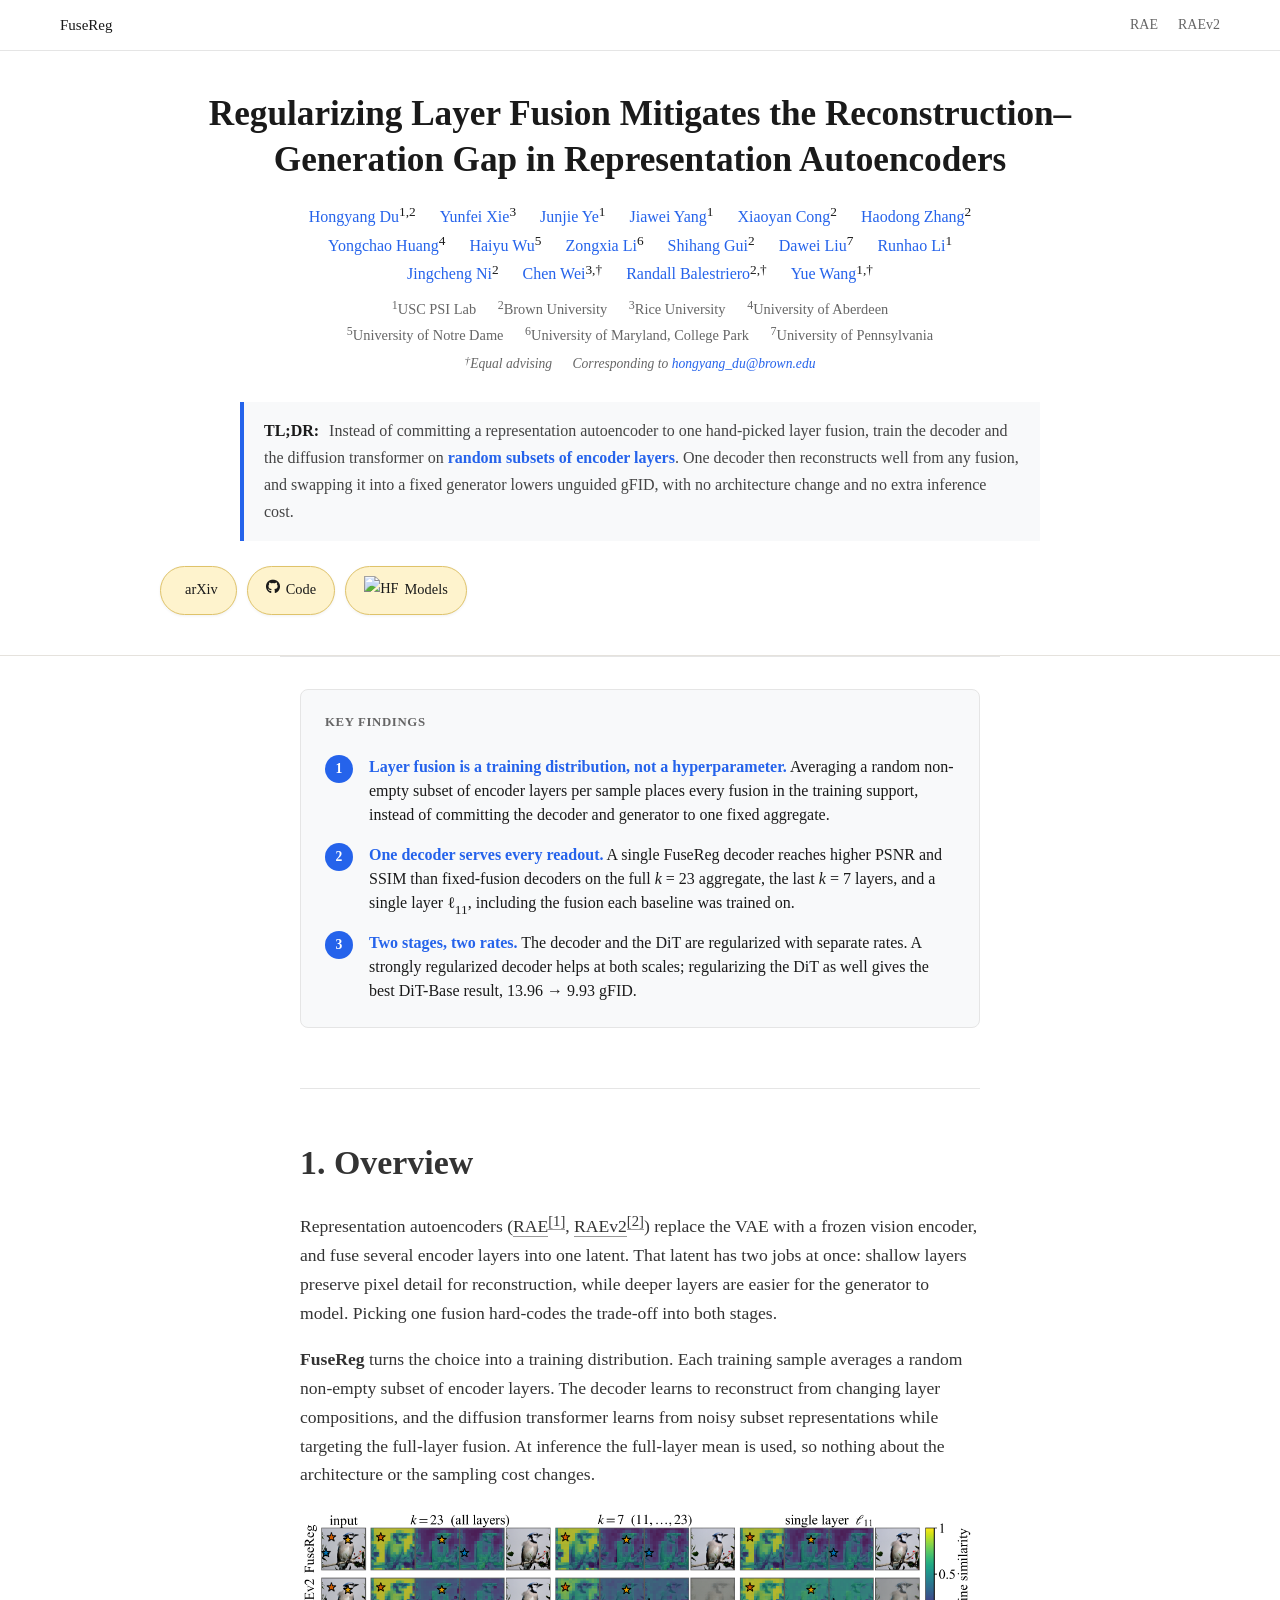
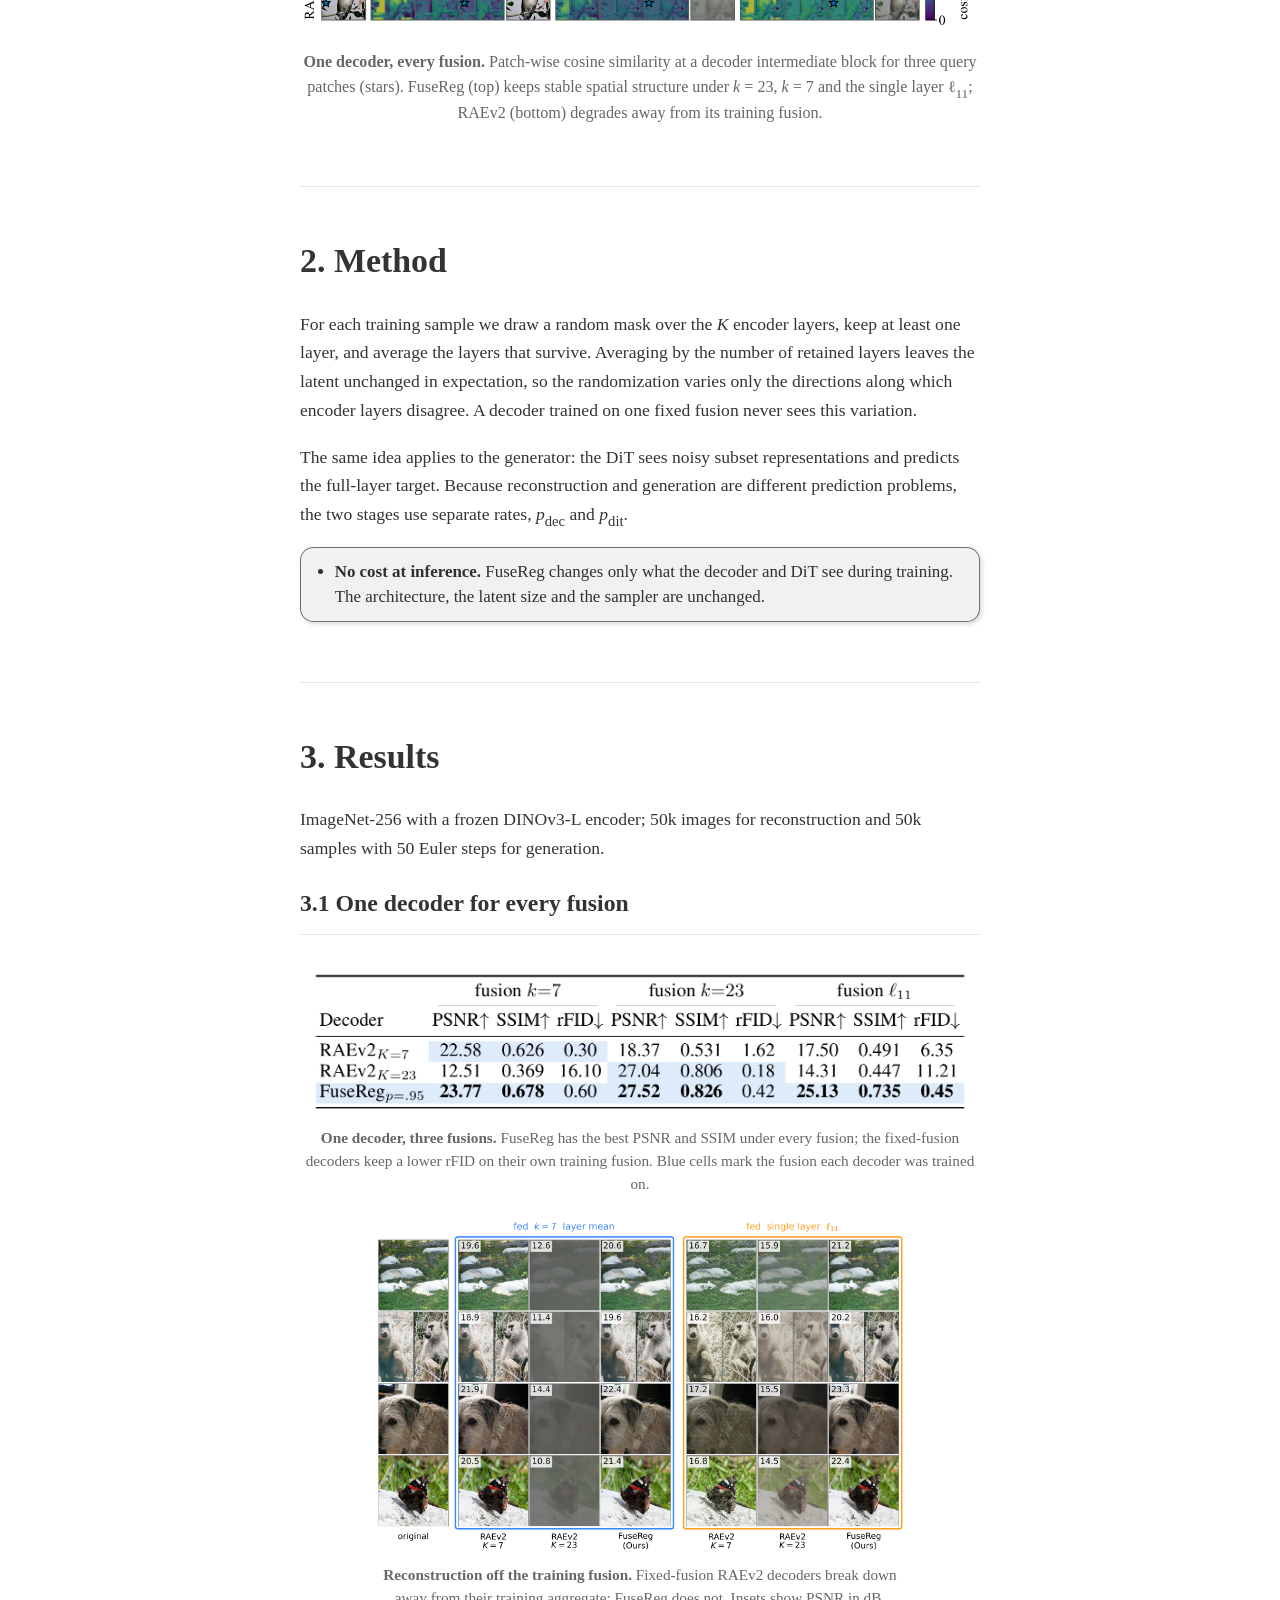
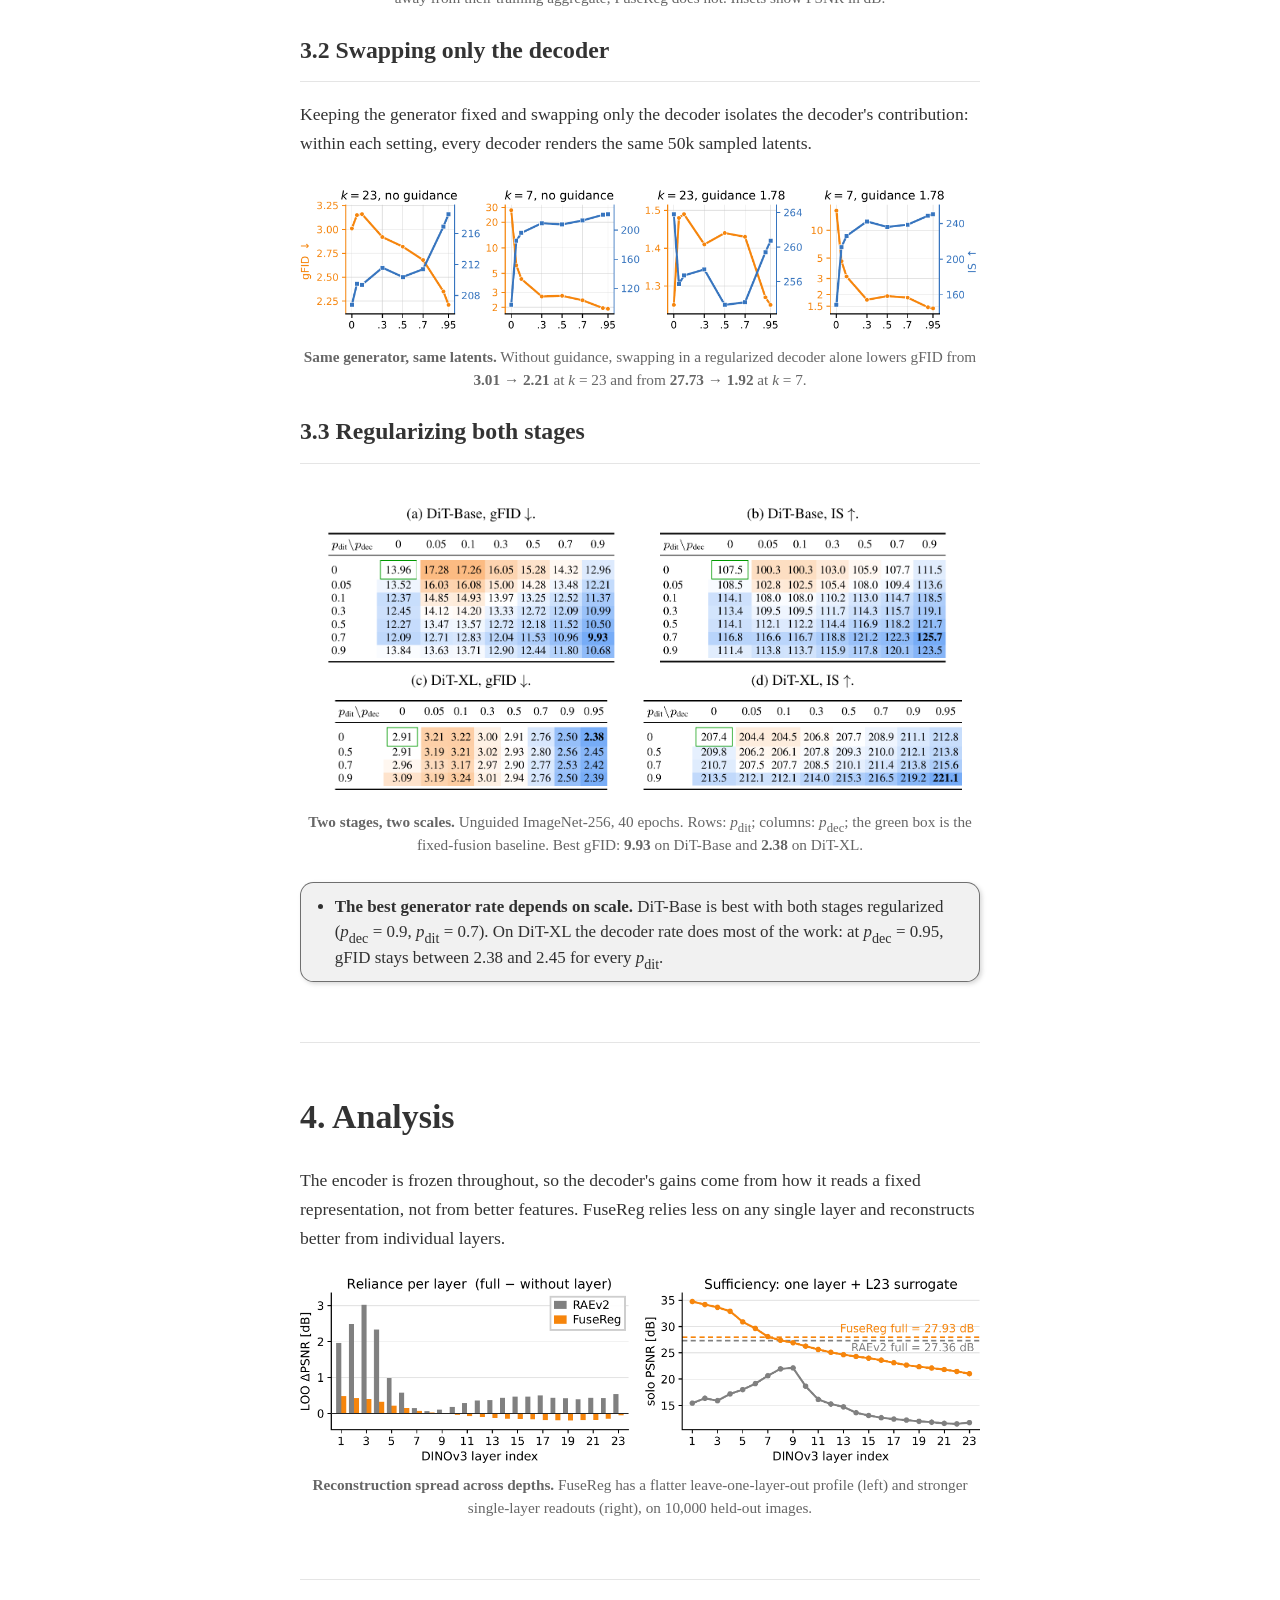
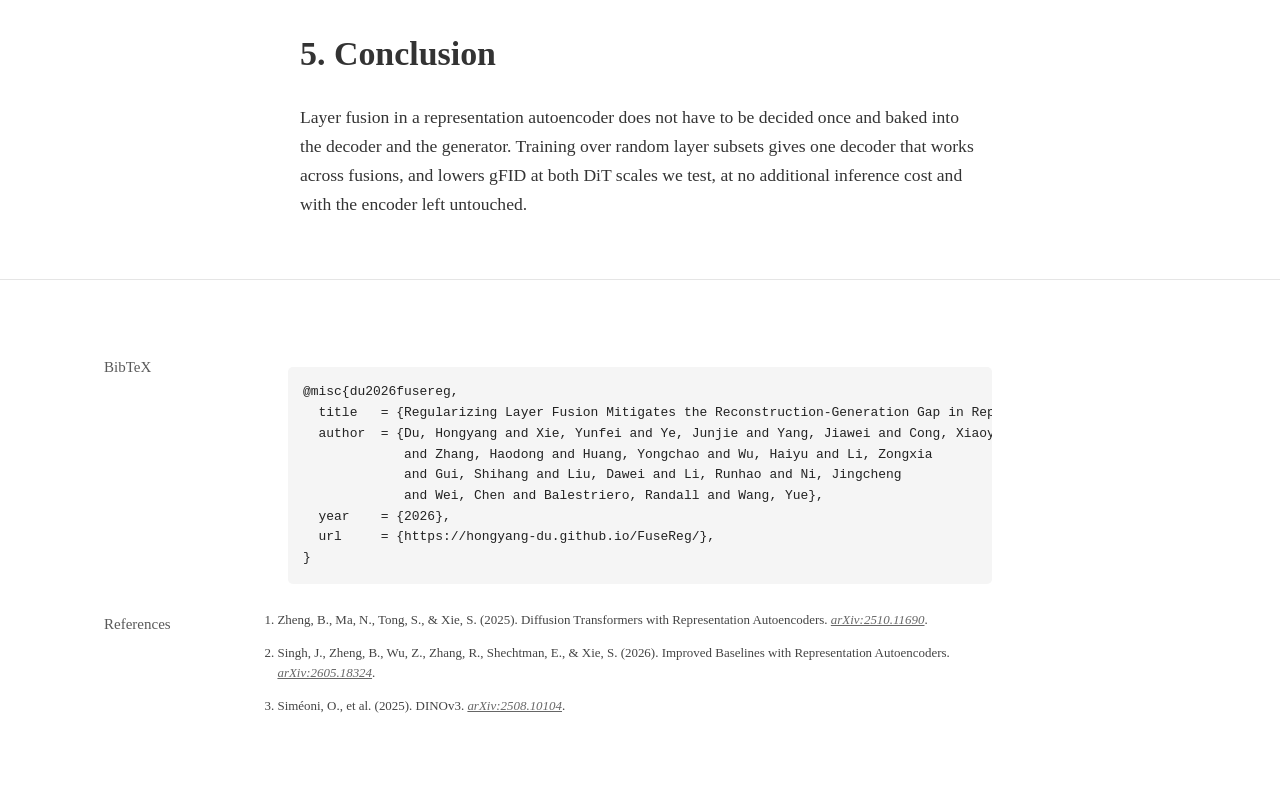
==== commit 6f0cdfde: "Correct result claims on the project page Replace the overstated "rates must be chosen separately" b" ====
--- a/index.html
+++ b/index.html
@@ -120,7 +120,7 @@
                 </div>
 
                 <div class="tldr-section">
-                    <p><span class="tldr-label">TL;DR:</span> Instead of committing a representation autoencoder to one hand-picked layer fusion, train the decoder and the diffusion transformer on <strong>random subsets of encoder layers</strong>. One decoder then works for any fusion, and swapping it in improves generation with no architecture change and no extra inference cost.</p>
+                    <p><span class="tldr-label">TL;DR:</span> Instead of committing a representation autoencoder to one hand-picked layer fusion, train the decoder and the diffusion transformer on <strong>random subsets of encoder layers</strong>. One decoder then reconstructs well from any fusion, and swapping it into a fixed generator lowers unguided gFID, with no architecture change and no extra inference cost.</p>
                 </div>
 
                 <div class="button-row">
@@ -146,11 +146,11 @@
             </div>
             <div class="key-finding">
                 <span class="key-finding-number">2</span>
-                <p class="key-finding-text"><strong>One decoder serves every readout.</strong> A single FuseReg decoder matches or outperforms decoders trained for a specific fusion, on the full <em>k</em>&nbsp;=&nbsp;23 aggregate, the last <em>k</em>&nbsp;=&nbsp;7 layers, and a single layer &#8467;<sub>11</sub>.</p>
+                <p class="key-finding-text"><strong>One decoder serves every readout.</strong> A single FuseReg decoder reaches higher PSNR and SSIM than fixed-fusion decoders on the full <em>k</em>&nbsp;=&nbsp;23 aggregate, the last <em>k</em>&nbsp;=&nbsp;7 layers, and a single layer &#8467;<sub>11</sub>, including the fusion each baseline was trained on.</p>
             </div>
             <div class="key-finding">
                 <span class="key-finding-number">3</span>
-                <p class="key-finding-text"><strong>Two stages, two rates.</strong> Reconstruction and generation prefer different amounts of regularization, so the decoder and the DiT get separate rates. Regularizing both gives the best generation: 13.96 &rarr; 9.93 gFID on DiT-Base.</p>
+                <p class="key-finding-text"><strong>Two stages, two rates.</strong> The decoder and the DiT are regularized with separate rates. A strongly regularized decoder helps at both scales; regularizing the DiT as well gives the best DiT-Base result, 13.96 &rarr; 9.93 gFID.</p>
             </div>
         </div>
 
@@ -181,7 +181,7 @@
             <h1 class="text">2. Method</h1>
 
             <p class="text">
-                For each training sample we draw a random mask over the <em>K</em> encoder layers, keep at least one layer, and average the layers that survive. Averaging by the number of retained layers leaves the latent unchanged in expectation, so the randomization varies only the directions along which encoder layers disagree &mdash; which is exactly what a decoder tied to one fusion is brittle to.
+                For each training sample we draw a random mask over the <em>K</em> encoder layers, keep at least one layer, and average the layers that survive. Averaging by the number of retained layers leaves the latent unchanged in expectation, so the randomization varies only the directions along which encoder layers disagree. A decoder trained on one fixed fusion never sees this variation.
             </p>
 
             <p class="text">
@@ -207,7 +207,7 @@
             <d-figure id="fig-recon-table">
                 <figure>
                     <img data-zoomable="" draggable="false" src="assets/images/reconstruction-table.png" alt="Table: PSNR, SSIM and rFID for RAEv2 K=7, RAEv2 K=23 and FuseReg p=.95 decoders under fusion k=7, k=23 and single layer l11" style="width: 100%;">
-                    <figcaption><strong>One FuseReg decoder matches or outperforms any deterministic fusion.</strong> Blue cells mark the fusion each decoder was trained on.</figcaption>
+                    <figcaption><strong>One decoder, three fusions.</strong> FuseReg has the best PSNR and SSIM under every fusion; the fixed-fusion decoders keep a lower rFID on their own training fusion. Blue cells mark the fusion each decoder was trained on.</figcaption>
                 </figure>
             </d-figure>
 
@@ -220,7 +220,7 @@
             </div>
 
             <div id="results-swap" style="margin-top: 1.5em;">
-                <h2 class="text" style="font-size: 1.4em; margin-bottom: 0.5em;">3.2 A better decoder improves generation</h2>
+                <h2 class="text" style="font-size: 1.4em; margin-bottom: 0.5em;">3.2 Swapping only the decoder</h2>
 
                 <p class="text">
                     Keeping the generator fixed and swapping only the decoder isolates the decoder's contribution: within each setting, every decoder renders the same 50k sampled latents.
@@ -229,7 +229,7 @@
             <d-figure id="fig-swap">
                 <figure>
                     <img data-zoomable="" draggable="false" src="assets/images/decoder-swap.png" alt="gFID and Inception Score across decoder layer-drop rates for k=23 and k=7 readouts, with and without guidance" style="width: 100%;">
-                    <figcaption><strong>Same generator, same latents.</strong> Swapping in a regularized decoder alone lowers gFID from <strong>3.01 &rarr; 2.21</strong> at <em>k</em> = 23 and from <strong>27.73 &rarr; 1.92</strong> at <em>k</em> = 7.</figcaption>
+                    <figcaption><strong>Same generator, same latents.</strong> Without guidance, swapping in a regularized decoder alone lowers gFID from <strong>3.01 &rarr; 2.21</strong> at <em>k</em> = 23 and from <strong>27.73 &rarr; 1.92</strong> at <em>k</em> = 7.</figcaption>
                 </figure>
             </d-figure>
             </div>
@@ -246,7 +246,7 @@
 
                 <div class="finding-box">
                     <ul>
-                        <li><strong>The two rates must be chosen separately.</strong> DiT-Base prefers regularizing both stages, while DiT-XL prefers a strongly regularized decoder with an unregularized generator.</li>
+                        <li><strong>The best generator rate depends on scale.</strong> DiT-Base is best with both stages regularized (<em>p</em><sub>dec</sub>&nbsp;=&nbsp;0.9, <em>p</em><sub>dit</sub>&nbsp;=&nbsp;0.7). On DiT-XL the decoder rate does most of the work: at <em>p</em><sub>dec</sub>&nbsp;=&nbsp;0.95, gFID stays between 2.38 and 2.45 for every <em>p</em><sub>dit</sub>.</li>
                     </ul>
                 </div>
             </div>
@@ -258,7 +258,7 @@
             <h1 class="text">4. Analysis</h1>
 
             <p class="text">
-                The encoder is frozen throughout, so the gains come from how the decoder reads a fixed representation, not from better features. FuseReg reconstructs well from individual layers and small subsets, which is why improving the readout of a fixed representation also improves generation.
+                The encoder is frozen throughout, so the decoder's gains come from how it reads a fixed representation, not from better features. FuseReg relies less on any single layer and reconstructs better from individual layers.
             </p>
 
             <d-figure id="fig-layer-usage">
@@ -277,7 +277,7 @@
             <h1 class="text">5. Conclusion</h1>
 
             <p class="text">
-                Layer fusion in a representation autoencoder does not have to be decided once and baked into the decoder and the generator. Training over random layer subsets gives one decoder that works across fusions, and gives the generator a latent interface it models more easily. The result is better generation at no additional inference cost, with the encoder left untouched.
+                Layer fusion in a representation autoencoder does not have to be decided once and baked into the decoder and the generator. Training over random layer subsets gives one decoder that works across fusions, and lowers gFID at both DiT scales we test, at no additional inference cost and with the encoder left untouched.
             </p>
         </div>
 
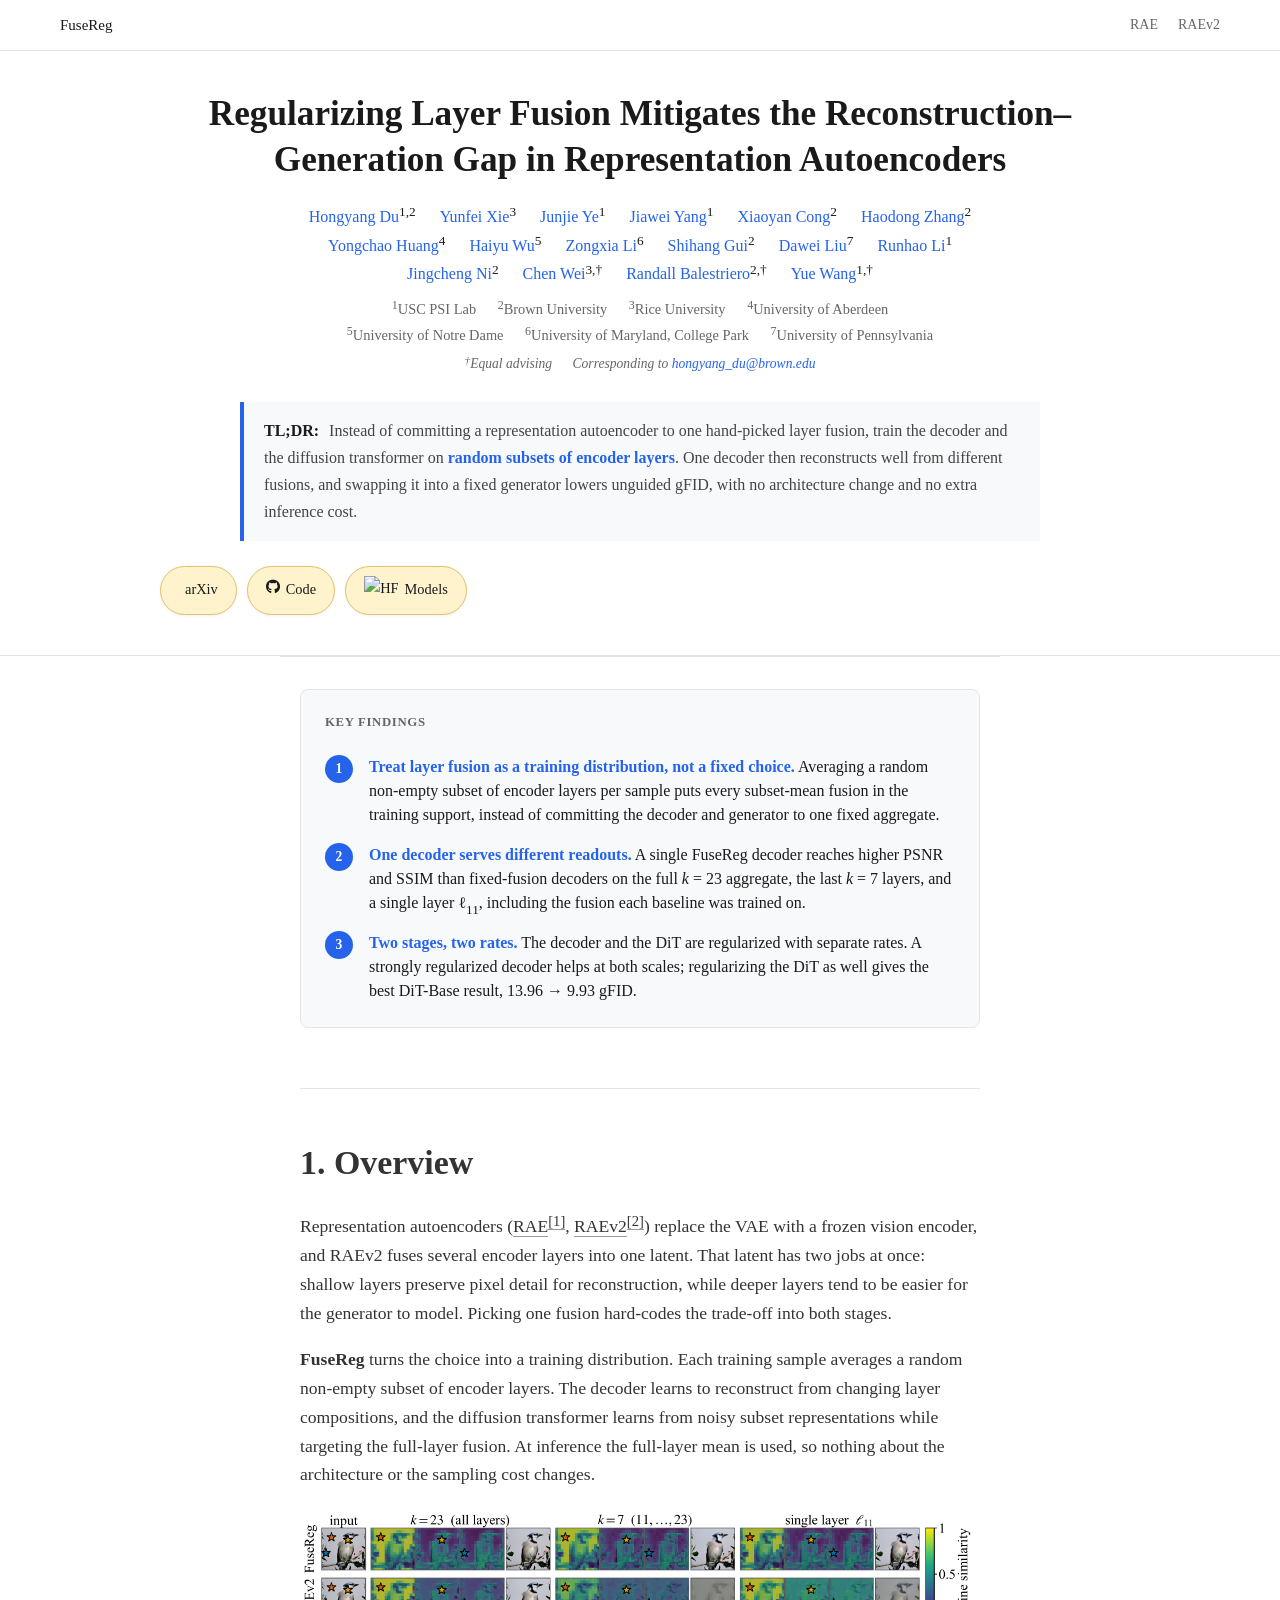
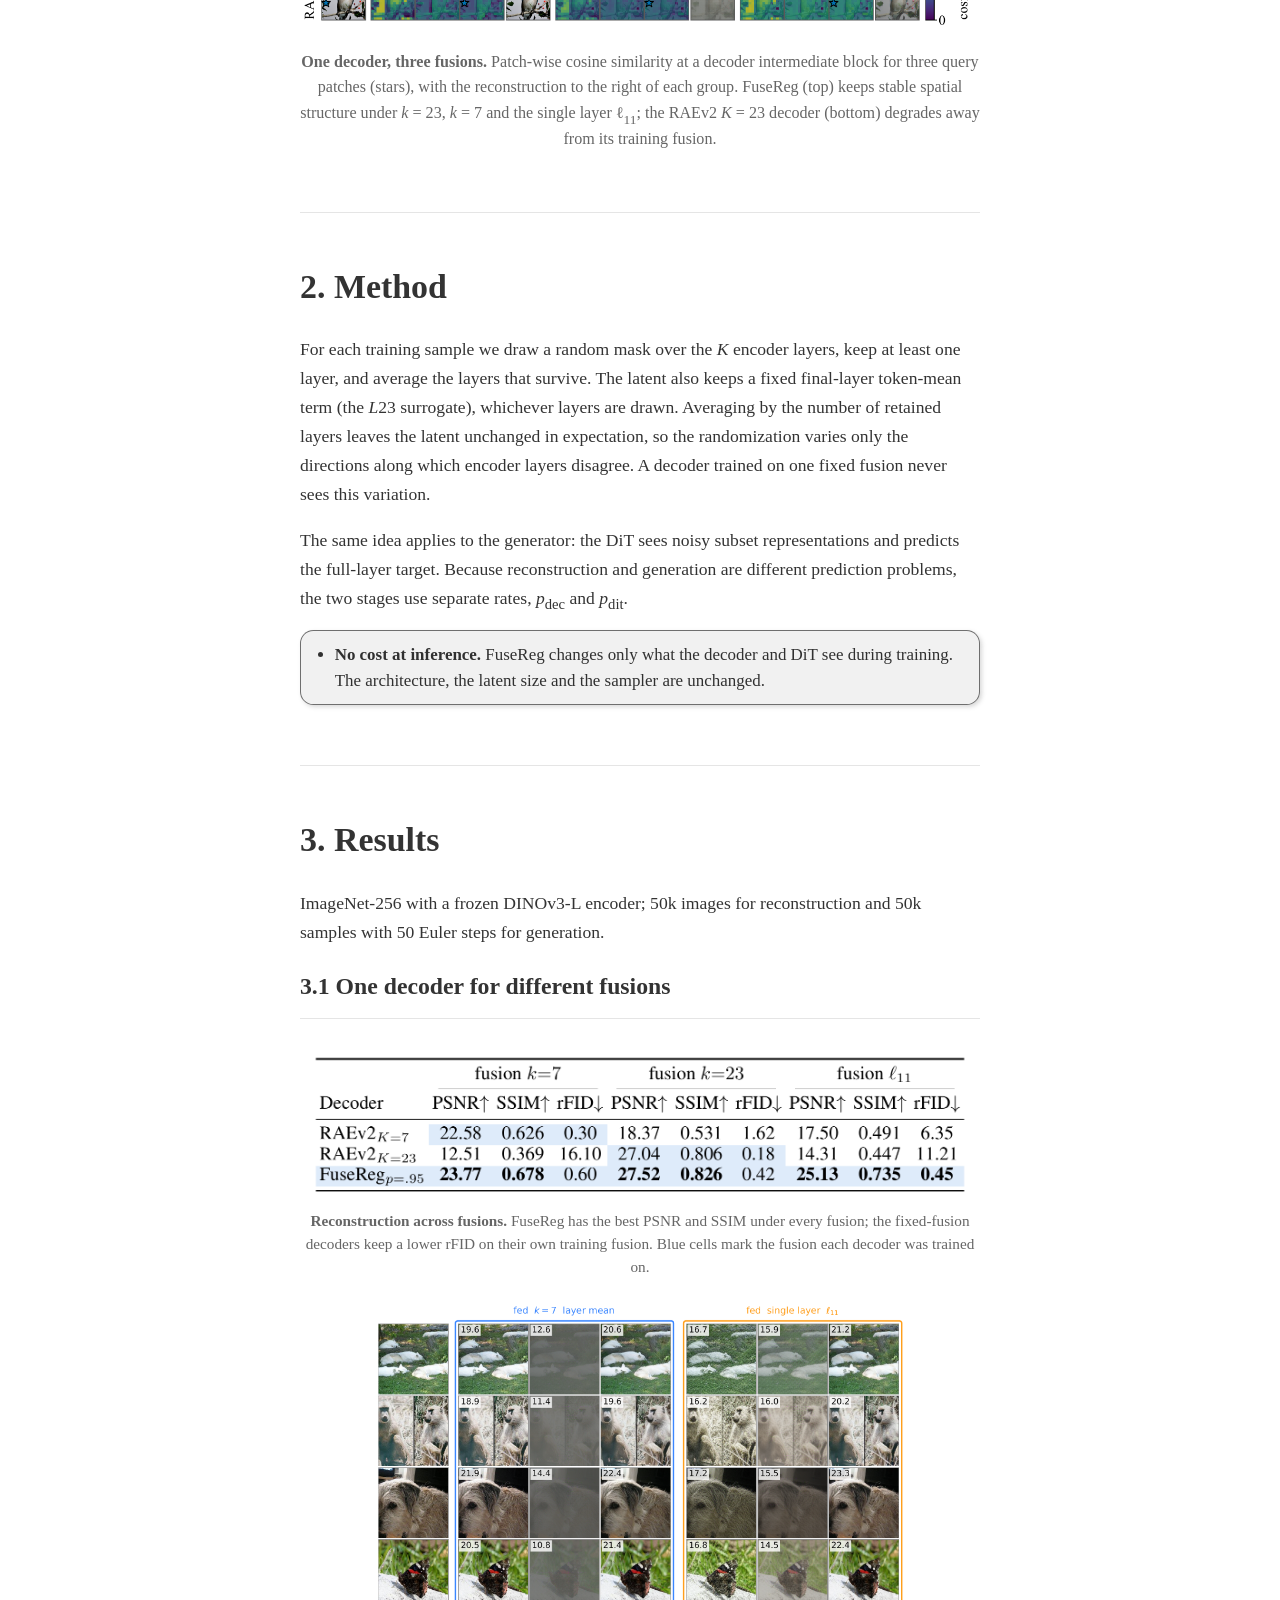
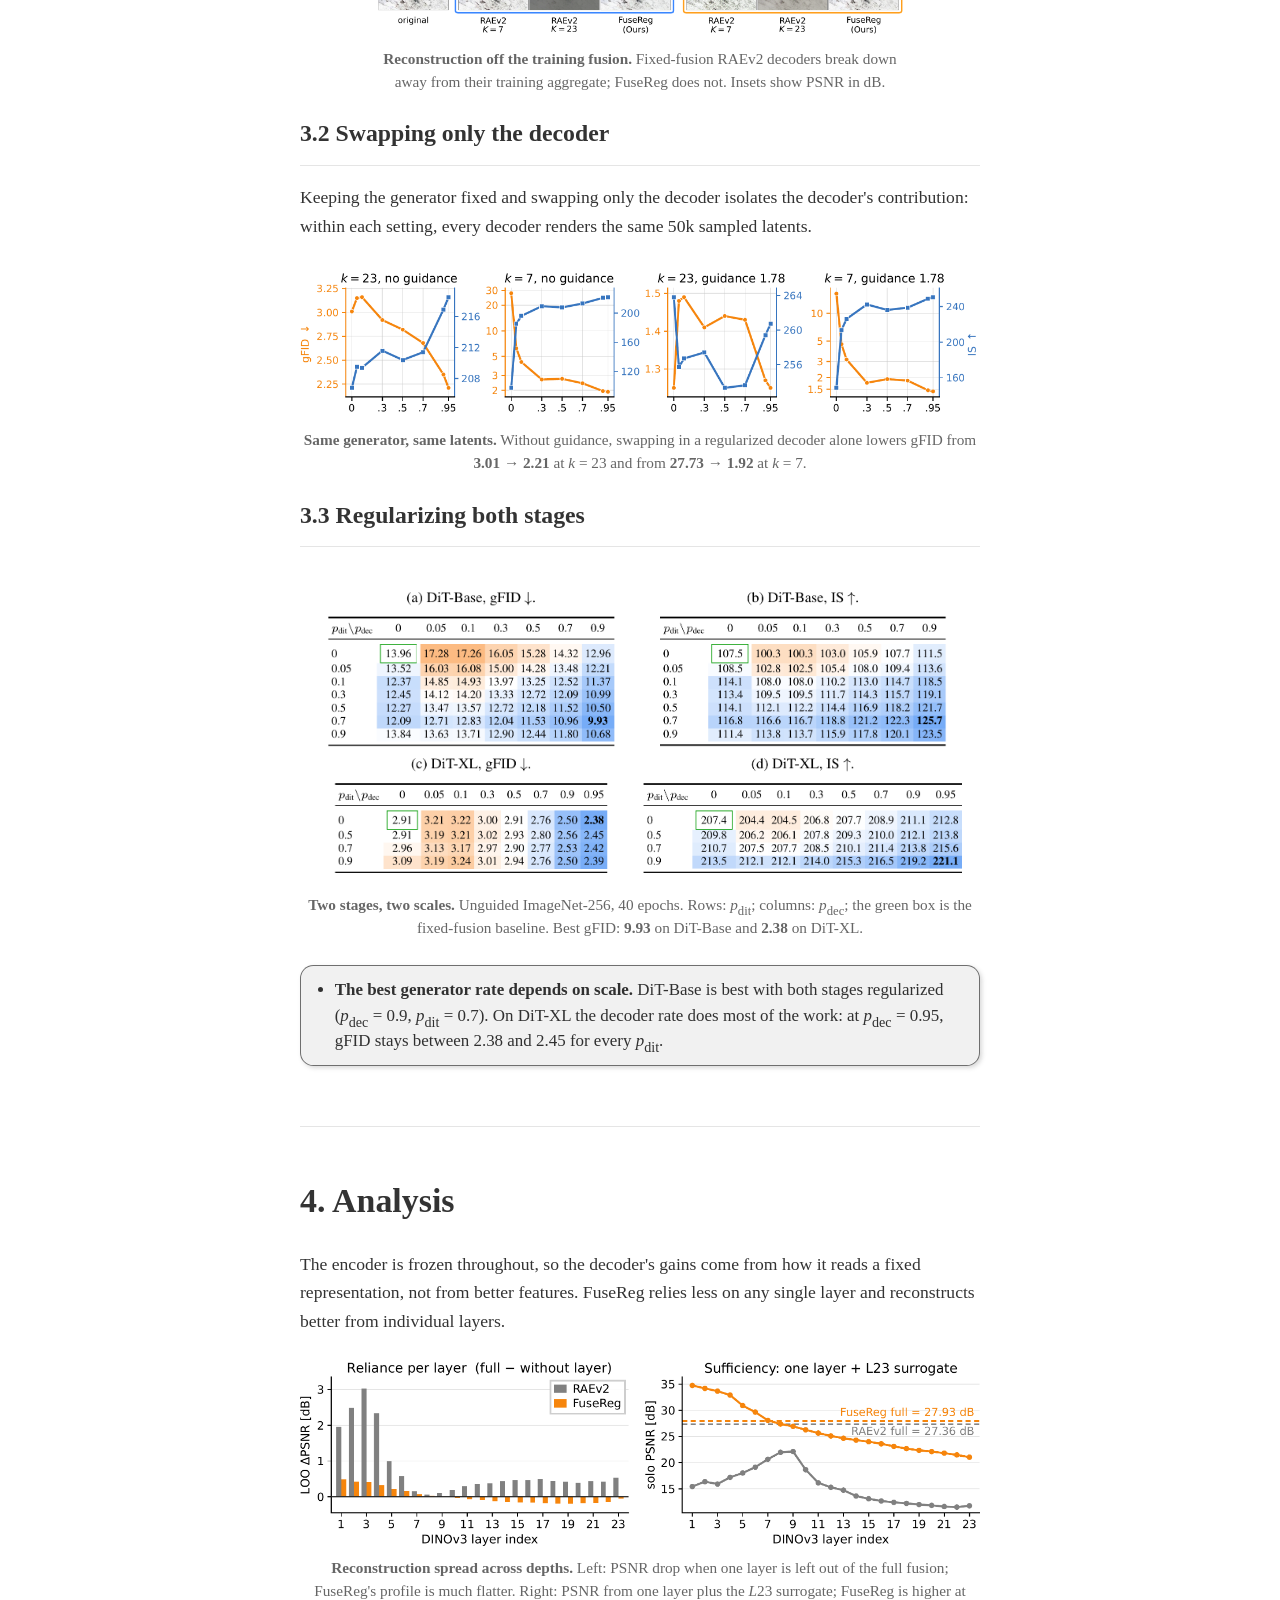
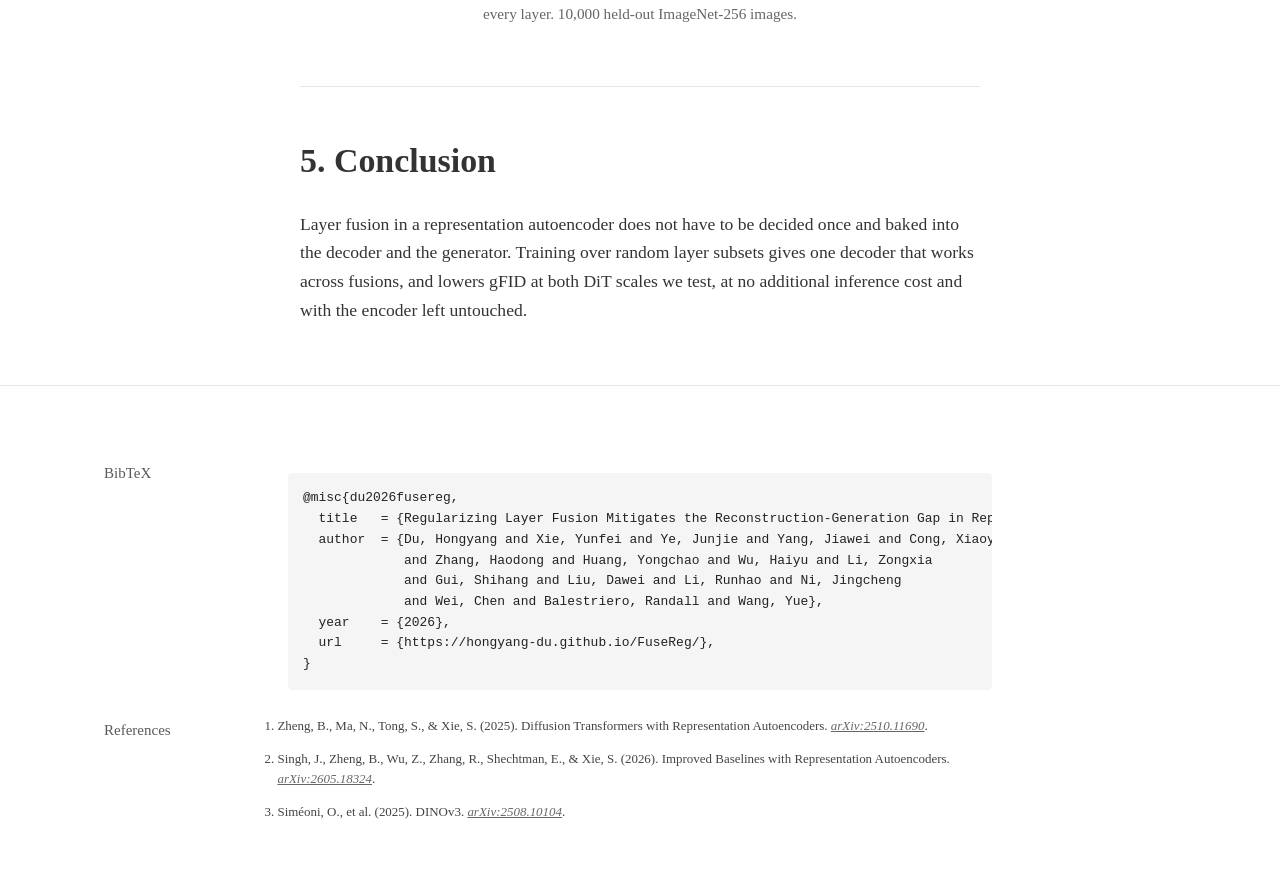
==== commit 6aa36e40: "Tighten figure captions and method description on the project page Scope "every fusion" claims to th" ====
--- a/index.html
+++ b/index.html
@@ -32,12 +32,12 @@
 
         <meta property="og:url" content="https://hongyang-du.github.io/FuseReg/" />
         <meta property="og:title" content="Regularizing Layer Fusion in Representation Autoencoders" />
-        <meta property="og:description" content="One decoder for every layer fusion, and a better decoder-generator interface for representation autoencoders." />
+        <meta property="og:description" content="Training the decoder and diffusion transformer of a representation autoencoder on random subsets of encoder layers." />
         <meta property="og:image" content="https://hongyang-du.github.io/FuseReg/assets/images/cosine-similarity.png" />
         <meta property="og:type" content="article" />
         <meta name="twitter:card" content="summary_large_image" />
         <meta name="twitter:title" content="Regularizing Layer Fusion in Representation Autoencoders" />
-        <meta name="twitter:description" content="One decoder for every layer fusion, and a better decoder-generator interface for representation autoencoders." />
+        <meta name="twitter:description" content="Training the decoder and diffusion transformer of a representation autoencoder on random subsets of encoder layers." />
         <meta name="twitter:image" content="https://hongyang-du.github.io/FuseReg/assets/images/cosine-similarity.png" />
 
         <script src="./static/js/distill_template.v2.js"></script>
@@ -120,7 +120,7 @@
                 </div>
 
                 <div class="tldr-section">
-                    <p><span class="tldr-label">TL;DR:</span> Instead of committing a representation autoencoder to one hand-picked layer fusion, train the decoder and the diffusion transformer on <strong>random subsets of encoder layers</strong>. One decoder then reconstructs well from any fusion, and swapping it into a fixed generator lowers unguided gFID, with no architecture change and no extra inference cost.</p>
+                    <p><span class="tldr-label">TL;DR:</span> Instead of committing a representation autoencoder to one hand-picked layer fusion, train the decoder and the diffusion transformer on <strong>random subsets of encoder layers</strong>. One decoder then reconstructs well from different fusions, and swapping it into a fixed generator lowers unguided gFID, with no architecture change and no extra inference cost.</p>
                 </div>
 
                 <div class="button-row">
@@ -142,11 +142,11 @@
             <h4 class="key-findings-title">Key Findings</h4>
             <div class="key-finding">
                 <span class="key-finding-number">1</span>
-                <p class="key-finding-text"><strong>Layer fusion is a training distribution, not a hyperparameter.</strong> Averaging a random non-empty subset of encoder layers per sample places every fusion in the training support, instead of committing the decoder and generator to one fixed aggregate.</p>
+                <p class="key-finding-text"><strong>Treat layer fusion as a training distribution, not a fixed choice.</strong> Averaging a random non-empty subset of encoder layers per sample puts every subset-mean fusion in the training support, instead of committing the decoder and generator to one fixed aggregate.</p>
             </div>
             <div class="key-finding">
                 <span class="key-finding-number">2</span>
-                <p class="key-finding-text"><strong>One decoder serves every readout.</strong> A single FuseReg decoder reaches higher PSNR and SSIM than fixed-fusion decoders on the full <em>k</em>&nbsp;=&nbsp;23 aggregate, the last <em>k</em>&nbsp;=&nbsp;7 layers, and a single layer &#8467;<sub>11</sub>, including the fusion each baseline was trained on.</p>
+                <p class="key-finding-text"><strong>One decoder serves different readouts.</strong> A single FuseReg decoder reaches higher PSNR and SSIM than fixed-fusion decoders on the full <em>k</em>&nbsp;=&nbsp;23 aggregate, the last <em>k</em>&nbsp;=&nbsp;7 layers, and a single layer &#8467;<sub>11</sub>, including the fusion each baseline was trained on.</p>
             </div>
             <div class="key-finding">
                 <span class="key-finding-number">3</span>
@@ -160,7 +160,7 @@
             <h1 class="text">1. Overview</h1>
 
             <p class="text">
-                Representation autoencoders (<a href="https://rae-dit.github.io/" target="_blank">RAE</a><sup><a href="#ref-rae">[1]</a></sup>, <a href="https://raev2.github.io/" target="_blank">RAEv2</a><sup><a href="#ref-raev2">[2]</a></sup>) replace the VAE with a frozen vision encoder, and fuse several encoder layers into one latent. That latent has two jobs at once: shallow layers preserve pixel detail for reconstruction, while deeper layers are easier for the generator to model. Picking one fusion hard-codes the trade-off into both stages.
+                Representation autoencoders (<a href="https://rae-dit.github.io/" target="_blank">RAE</a><sup><a href="#ref-rae">[1]</a></sup>, <a href="https://raev2.github.io/" target="_blank">RAEv2</a><sup><a href="#ref-raev2">[2]</a></sup>) replace the VAE with a frozen vision encoder, and RAEv2 fuses several encoder layers into one latent. That latent has two jobs at once: shallow layers preserve pixel detail for reconstruction, while deeper layers tend to be easier for the generator to model. Picking one fusion hard-codes the trade-off into both stages.
             </p>
 
             <p class="text">
@@ -170,7 +170,7 @@
             <d-figure id="fig-teaser">
                 <figure>
                     <img data-zoomable="" draggable="false" src="assets/images/cosine-similarity.png" alt="Cosine-similarity maps of decoder intermediate-block features for FuseReg and RAEv2 under three layer fusions" style="width: 100%;">
-                    <figcaption><strong>One decoder, every fusion.</strong> Patch-wise cosine similarity at a decoder intermediate block for three query patches (stars). FuseReg (top) keeps stable spatial structure under <em>k</em> = 23, <em>k</em> = 7 and the single layer &#8467;<sub>11</sub>; RAEv2 (bottom) degrades away from its training fusion.</figcaption>
+                    <figcaption><strong>One decoder, three fusions.</strong> Patch-wise cosine similarity at a decoder intermediate block for three query patches (stars), with the reconstruction to the right of each group. FuseReg (top) keeps stable spatial structure under <em>k</em> = 23, <em>k</em> = 7 and the single layer &#8467;<sub>11</sub>; the RAEv2 <em>K</em> = 23 decoder (bottom) degrades away from its training fusion.</figcaption>
                 </figure>
             </d-figure>
         </div>
@@ -181,7 +181,7 @@
             <h1 class="text">2. Method</h1>
 
             <p class="text">
-                For each training sample we draw a random mask over the <em>K</em> encoder layers, keep at least one layer, and average the layers that survive. Averaging by the number of retained layers leaves the latent unchanged in expectation, so the randomization varies only the directions along which encoder layers disagree. A decoder trained on one fixed fusion never sees this variation.
+                For each training sample we draw a random mask over the <em>K</em> encoder layers, keep at least one layer, and average the layers that survive. The latent also keeps a fixed final-layer token-mean term (the <em>L</em>23 surrogate), whichever layers are drawn. Averaging by the number of retained layers leaves the latent unchanged in expectation, so the randomization varies only the directions along which encoder layers disagree. A decoder trained on one fixed fusion never sees this variation.
             </p>
 
             <p class="text">
@@ -202,12 +202,12 @@
             <p class="text">ImageNet-256 with a frozen DINOv3-L encoder; 50k images for reconstruction and 50k samples with 50 Euler steps for generation.</p>
 
             <div id="results-reconstruction" style="margin-top: 1.5em;">
-                <h2 class="text" style="font-size: 1.4em; margin-bottom: 0.5em;">3.1 One decoder for every fusion</h2>
+                <h2 class="text" style="font-size: 1.4em; margin-bottom: 0.5em;">3.1 One decoder for different fusions</h2>
 
             <d-figure id="fig-recon-table">
                 <figure>
                     <img data-zoomable="" draggable="false" src="assets/images/reconstruction-table.png" alt="Table: PSNR, SSIM and rFID for RAEv2 K=7, RAEv2 K=23 and FuseReg p=.95 decoders under fusion k=7, k=23 and single layer l11" style="width: 100%;">
-                    <figcaption><strong>One decoder, three fusions.</strong> FuseReg has the best PSNR and SSIM under every fusion; the fixed-fusion decoders keep a lower rFID on their own training fusion. Blue cells mark the fusion each decoder was trained on.</figcaption>
+                    <figcaption><strong>Reconstruction across fusions.</strong> FuseReg has the best PSNR and SSIM under every fusion; the fixed-fusion decoders keep a lower rFID on their own training fusion. Blue cells mark the fusion each decoder was trained on.</figcaption>
                 </figure>
             </d-figure>
 
@@ -264,7 +264,7 @@
             <d-figure id="fig-layer-usage">
                 <figure>
                     <img data-zoomable="" draggable="false" src="assets/images/layer-reliance.png" alt="Leave-one-layer-out PSNR drop and single-layer PSNR for RAEv2 and FuseReg" style="width: 100%;">
-                    <figcaption><strong>Reconstruction spread across depths.</strong> FuseReg has a flatter leave-one-layer-out profile (left) and stronger single-layer readouts (right), on 10,000 held-out images.</figcaption>
+                    <figcaption><strong>Reconstruction spread across depths.</strong> Left: PSNR drop when one layer is left out of the full fusion; FuseReg's profile is much flatter. Right: PSNR from one layer plus the <em>L</em>23 surrogate; FuseReg is higher at every layer. 10,000 held-out ImageNet-256 images.</figcaption>
                 </figure>
             </d-figure>
 
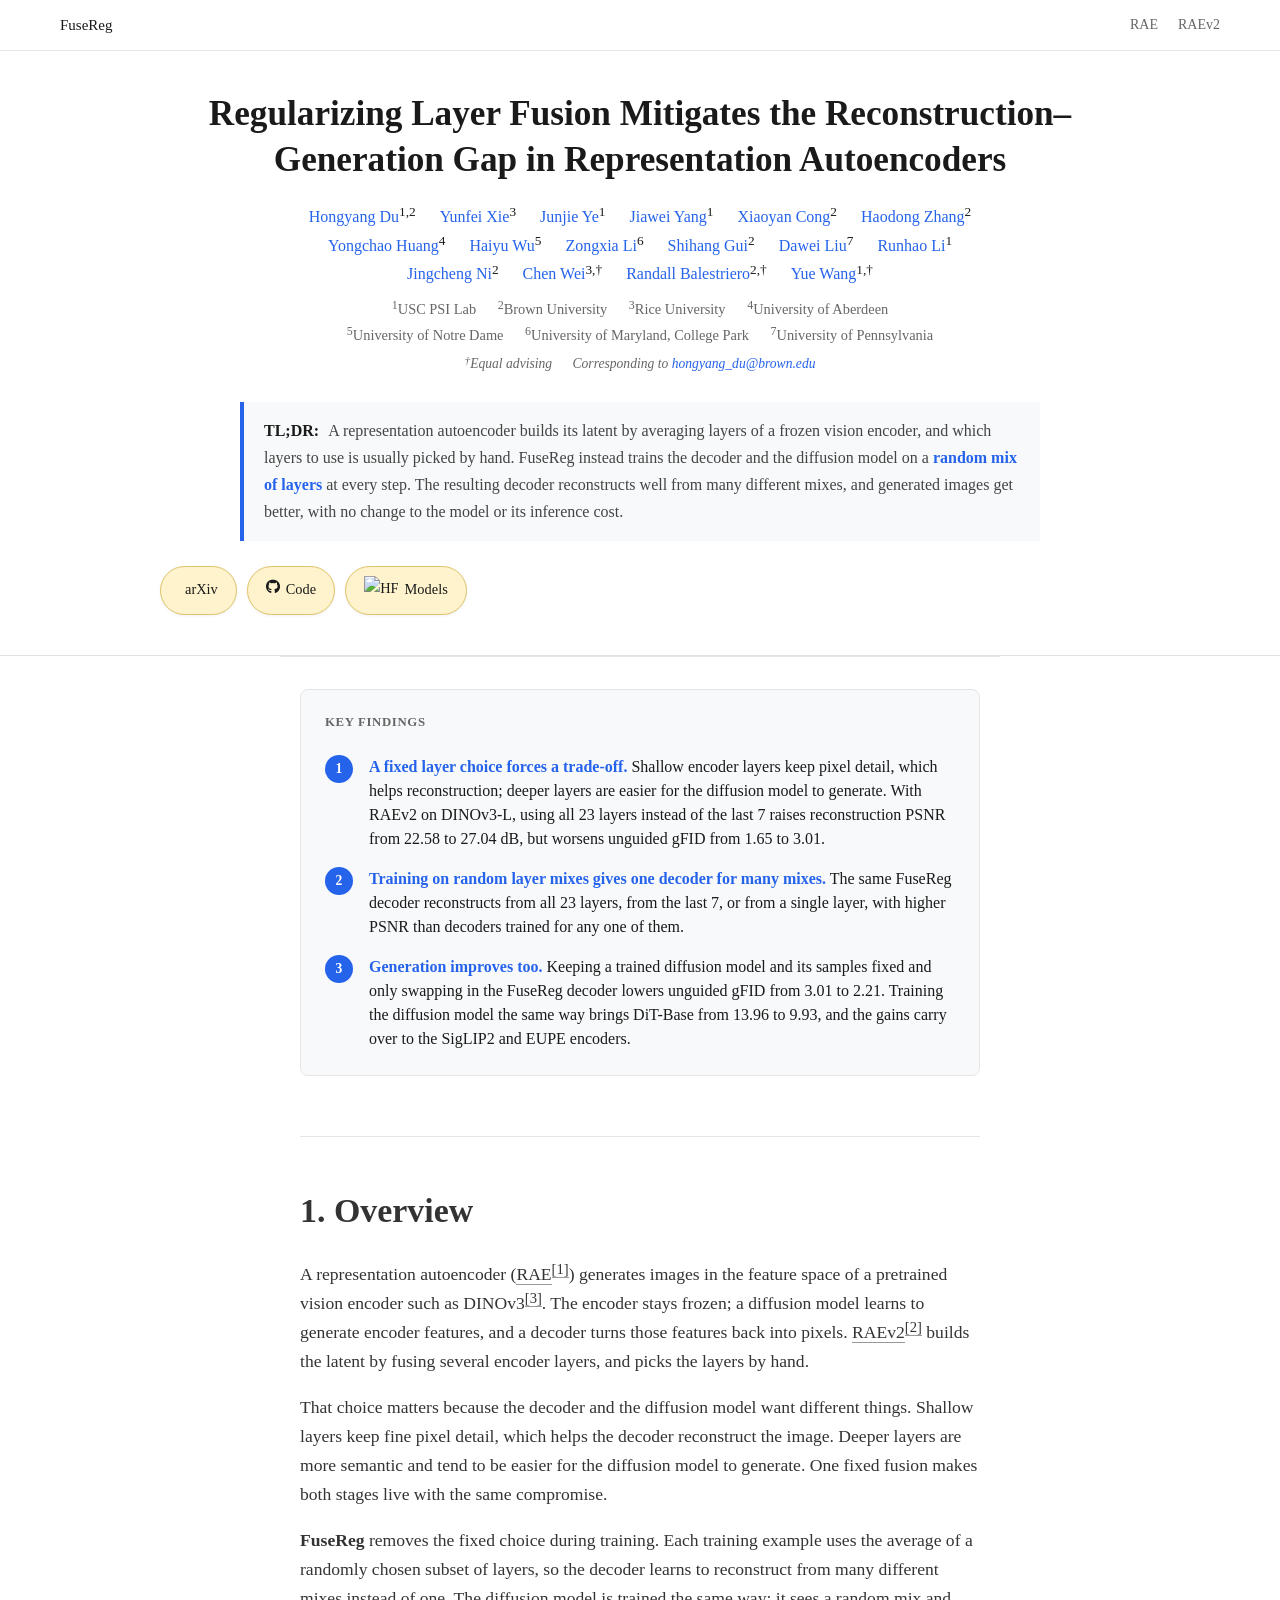
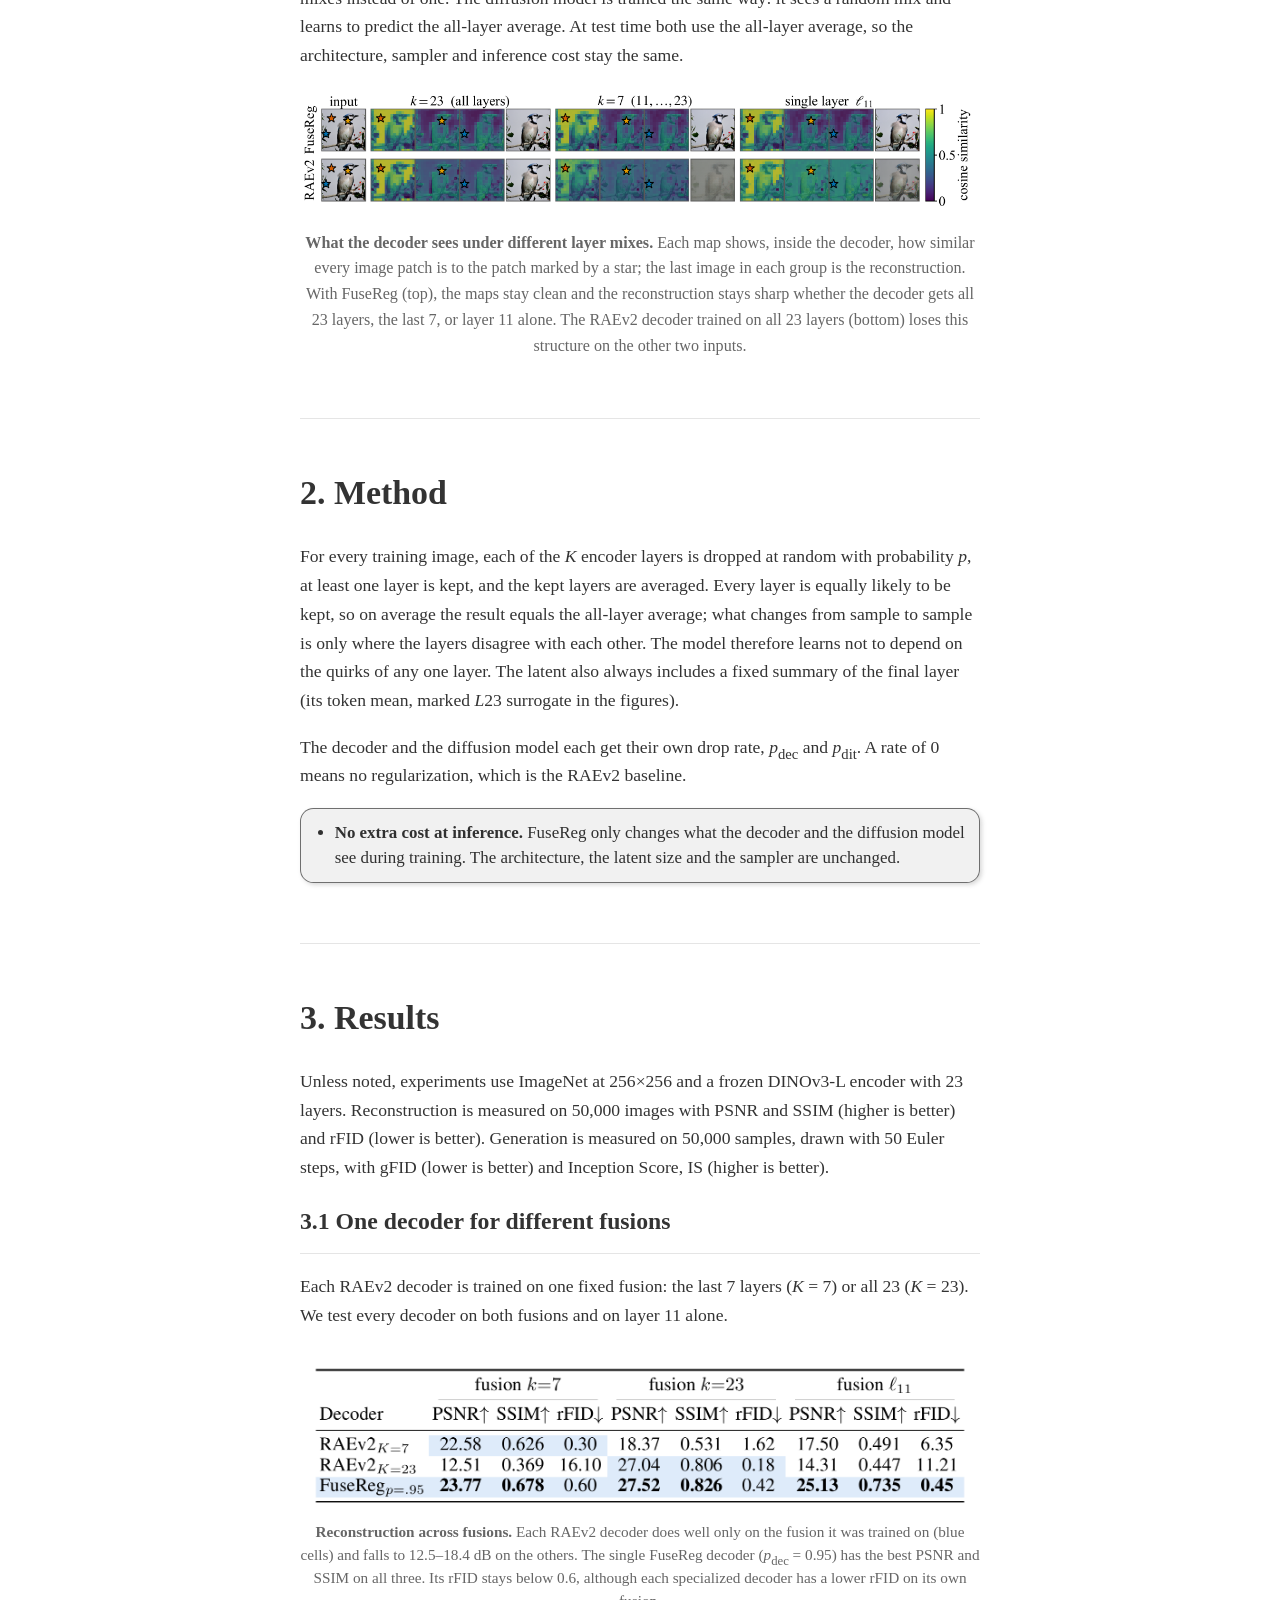
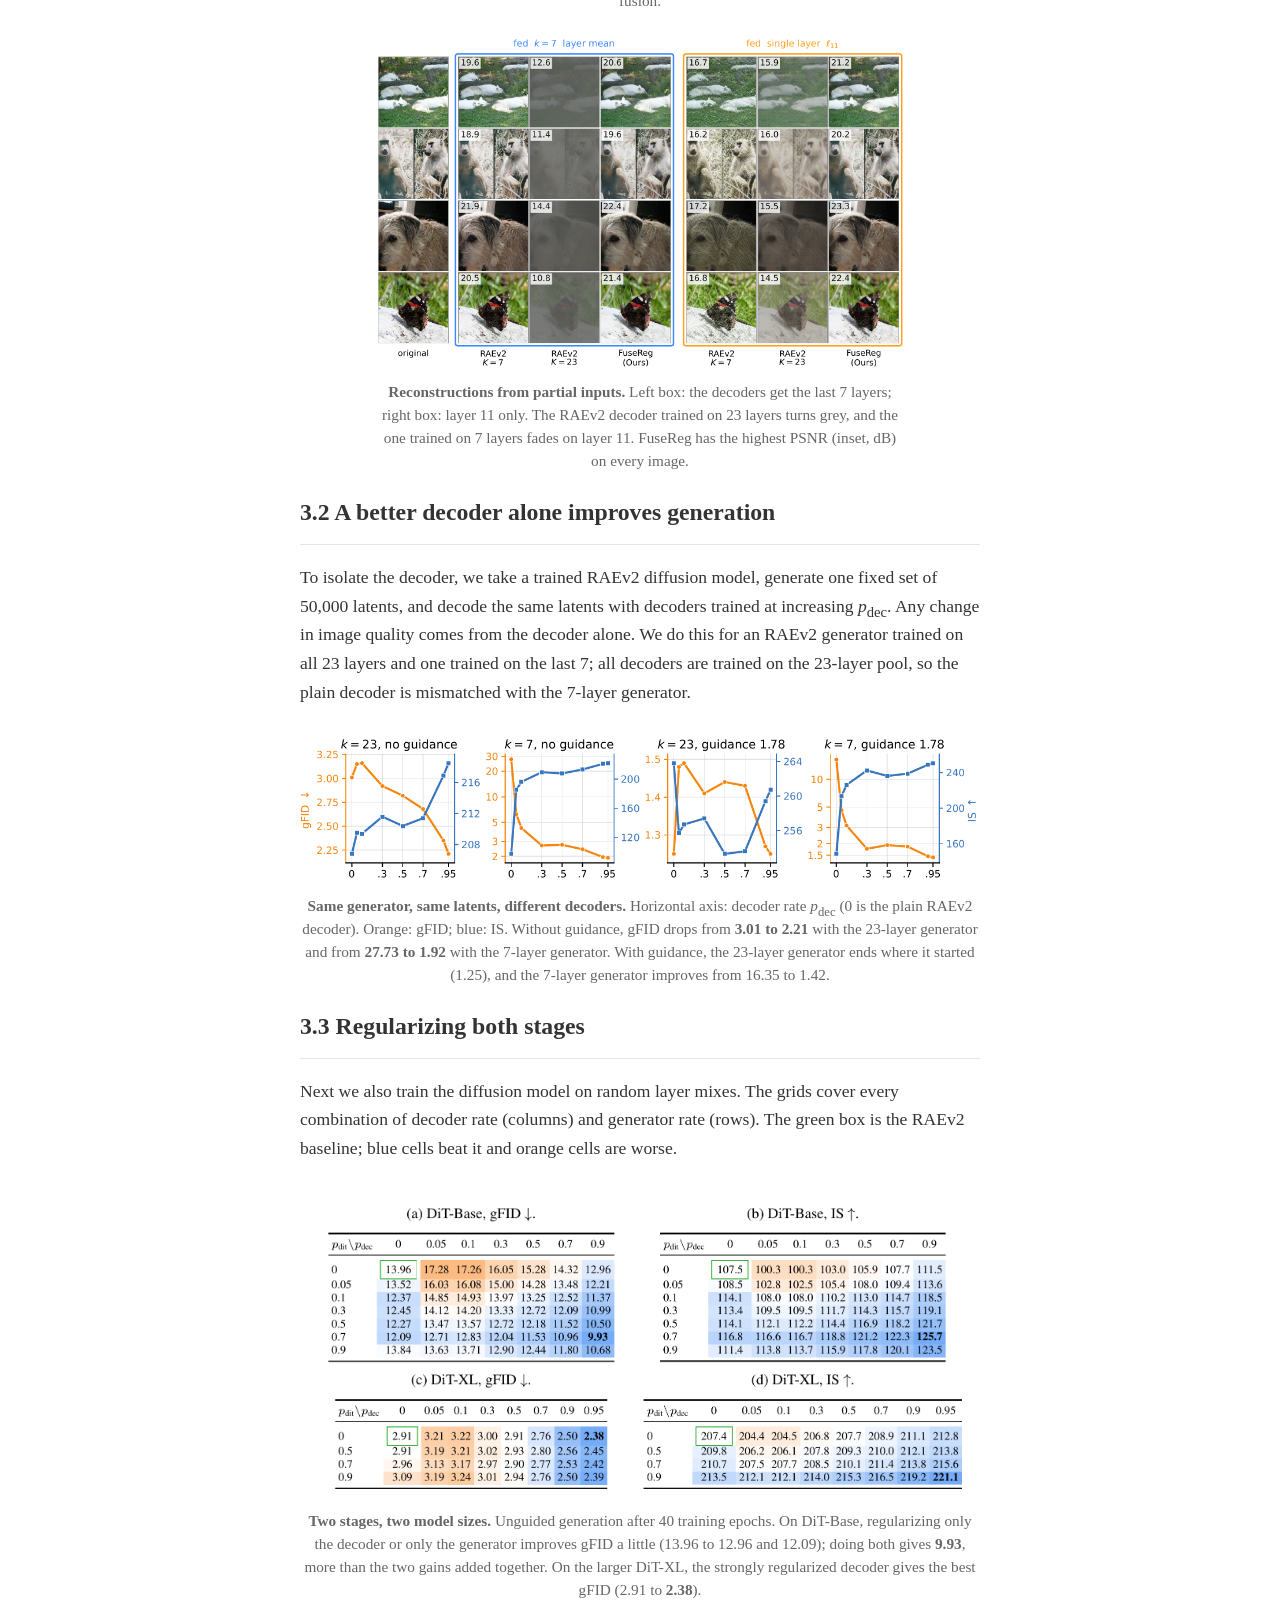
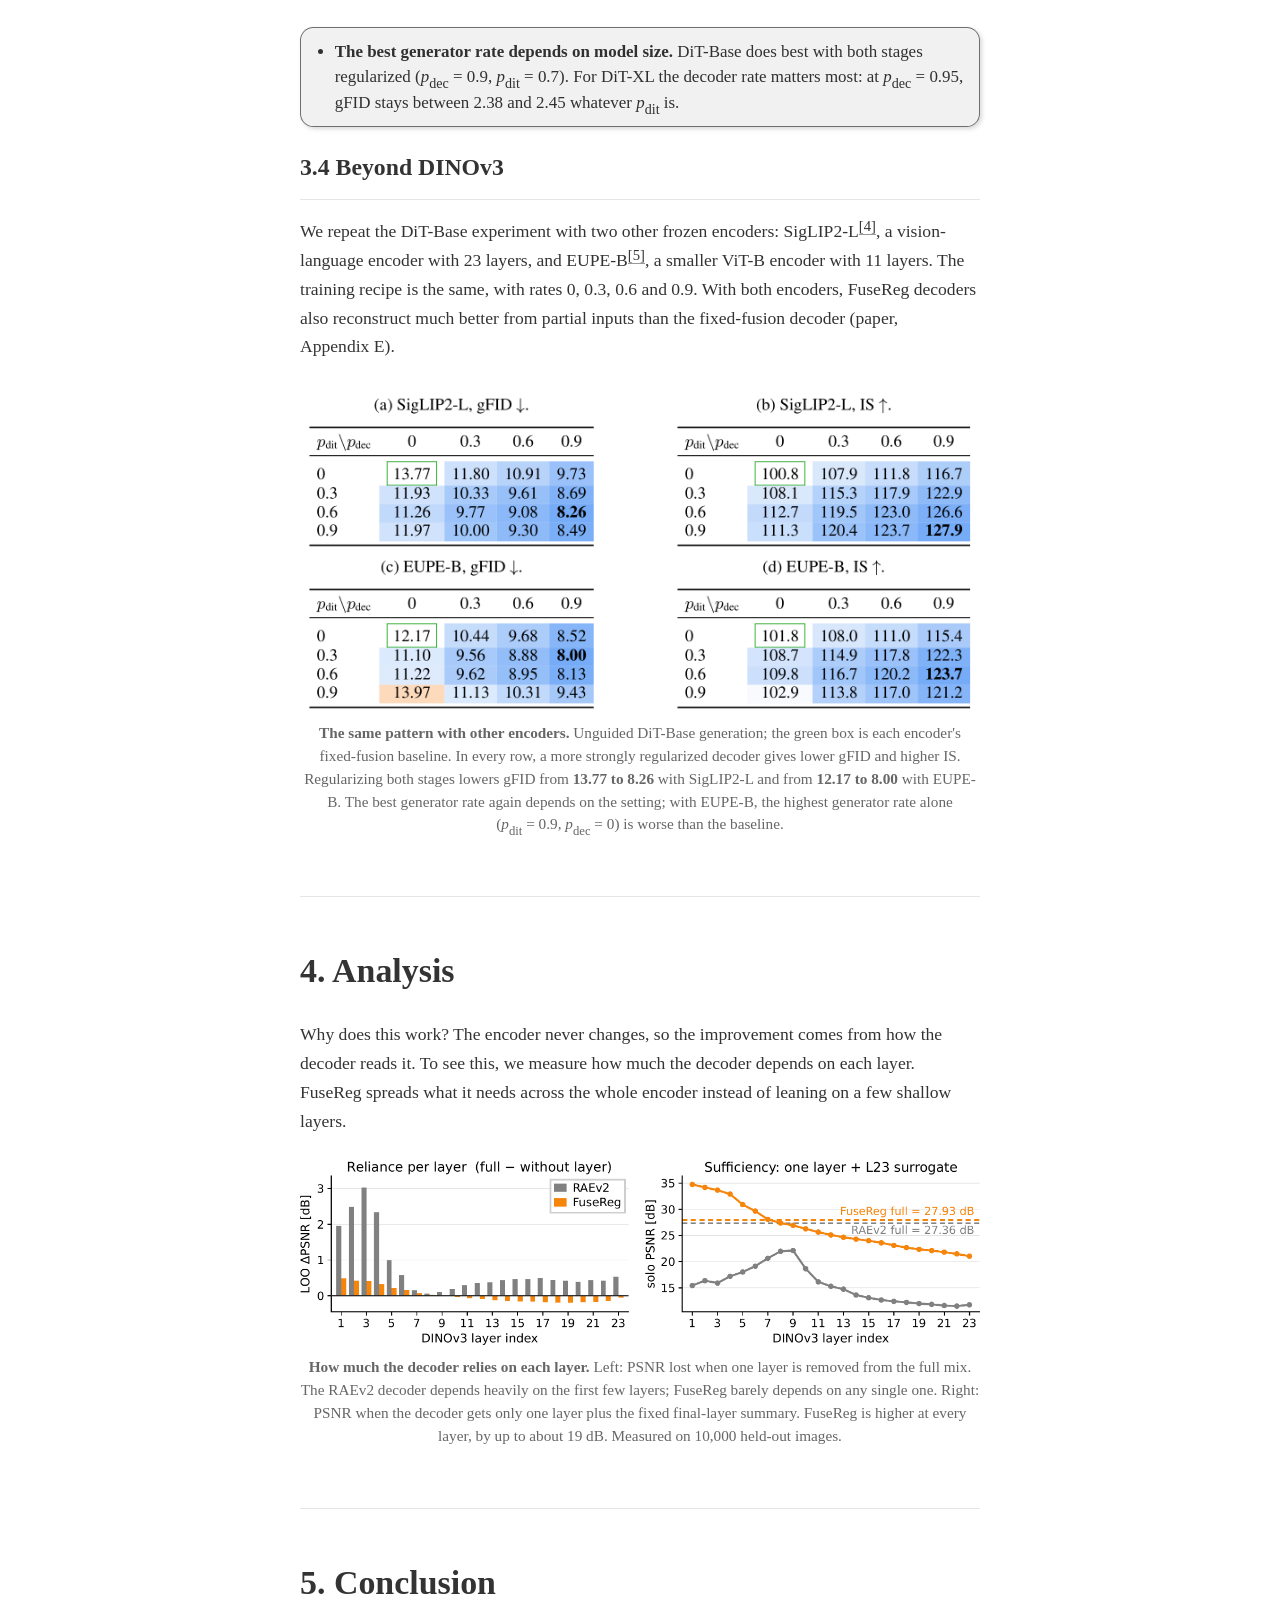
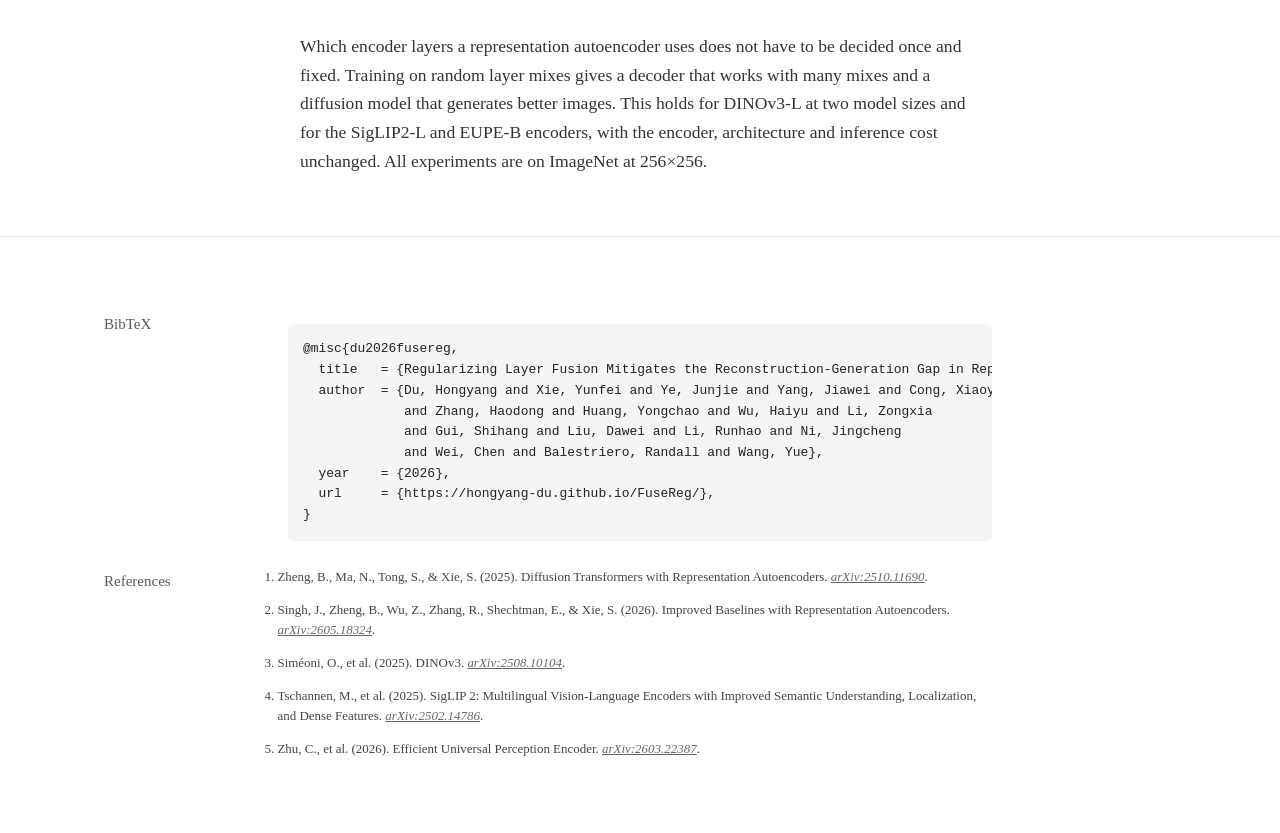
==== commit c6b712e0: "Rewrite project page in plain English and add other-encoder results Explain RAEs, layer fusion and e" ====
--- a/index.html
+++ b/index.html
@@ -70,6 +70,7 @@
                         <li><a href="#results-reconstruction">3.1 Reconstruction</a></li>
                         <li><a href="#results-swap">3.2 Decoder Swap</a></li>
                         <li><a href="#results-joint">3.3 Joint Regularization</a></li>
+                        <li><a href="#results-encoders">3.4 Other Encoders</a></li>
                     </ul>
                 </li>
                 <li><a href="#analysis">4. Analysis</a></li>
@@ -120,7 +121,7 @@
                 </div>
 
                 <div class="tldr-section">
-                    <p><span class="tldr-label">TL;DR:</span> Instead of committing a representation autoencoder to one hand-picked layer fusion, train the decoder and the diffusion transformer on <strong>random subsets of encoder layers</strong>. One decoder then reconstructs well from different fusions, and swapping it into a fixed generator lowers unguided gFID, with no architecture change and no extra inference cost.</p>
+                    <p><span class="tldr-label">TL;DR:</span> A representation autoencoder builds its latent by averaging layers of a frozen vision encoder, and which layers to use is usually picked by hand. FuseReg instead trains the decoder and the diffusion model on a <strong>random mix of layers</strong> at every step. The resulting decoder reconstructs well from many different mixes, and generated images get better, with no change to the model or its inference cost.</p>
                 </div>
 
                 <div class="button-row">
@@ -142,15 +143,15 @@
             <h4 class="key-findings-title">Key Findings</h4>
             <div class="key-finding">
                 <span class="key-finding-number">1</span>
-                <p class="key-finding-text"><strong>Treat layer fusion as a training distribution, not a fixed choice.</strong> Averaging a random non-empty subset of encoder layers per sample puts every subset-mean fusion in the training support, instead of committing the decoder and generator to one fixed aggregate.</p>
+                <p class="key-finding-text"><strong>A fixed layer choice forces a trade-off.</strong> Shallow encoder layers keep pixel detail, which helps reconstruction; deeper layers are easier for the diffusion model to generate. With RAEv2 on DINOv3-L, using all 23 layers instead of the last 7 raises reconstruction PSNR from 22.58 to 27.04&nbsp;dB, but worsens unguided gFID from 1.65 to 3.01.</p>
             </div>
             <div class="key-finding">
                 <span class="key-finding-number">2</span>
-                <p class="key-finding-text"><strong>One decoder serves different readouts.</strong> A single FuseReg decoder reaches higher PSNR and SSIM than fixed-fusion decoders on the full <em>k</em>&nbsp;=&nbsp;23 aggregate, the last <em>k</em>&nbsp;=&nbsp;7 layers, and a single layer &#8467;<sub>11</sub>, including the fusion each baseline was trained on.</p>
+                <p class="key-finding-text"><strong>Training on random layer mixes gives one decoder for many mixes.</strong> The same FuseReg decoder reconstructs from all 23 layers, from the last 7, or from a single layer, with higher PSNR than decoders trained for any one of them.</p>
             </div>
             <div class="key-finding">
                 <span class="key-finding-number">3</span>
-                <p class="key-finding-text"><strong>Two stages, two rates.</strong> The decoder and the DiT are regularized with separate rates. A strongly regularized decoder helps at both scales; regularizing the DiT as well gives the best DiT-Base result, 13.96 &rarr; 9.93 gFID.</p>
+                <p class="key-finding-text"><strong>Generation improves too.</strong> Keeping a trained diffusion model and its samples fixed and only swapping in the FuseReg decoder lowers unguided gFID from 3.01 to 2.21. Training the diffusion model the same way brings DiT-Base from 13.96 to 9.93, and the gains carry over to the SigLIP2 and EUPE encoders.</p>
             </div>
         </div>
 
@@ -160,17 +161,21 @@
             <h1 class="text">1. Overview</h1>
 
             <p class="text">
-                Representation autoencoders (<a href="https://rae-dit.github.io/" target="_blank">RAE</a><sup><a href="#ref-rae">[1]</a></sup>, <a href="https://raev2.github.io/" target="_blank">RAEv2</a><sup><a href="#ref-raev2">[2]</a></sup>) replace the VAE with a frozen vision encoder, and RAEv2 fuses several encoder layers into one latent. That latent has two jobs at once: shallow layers preserve pixel detail for reconstruction, while deeper layers tend to be easier for the generator to model. Picking one fusion hard-codes the trade-off into both stages.
-            </p>
-
-            <p class="text">
-                <strong>FuseReg</strong> turns the choice into a training distribution. Each training sample averages a random non-empty subset of encoder layers. The decoder learns to reconstruct from changing layer compositions, and the diffusion transformer learns from noisy subset representations while targeting the full-layer fusion. At inference the full-layer mean is used, so nothing about the architecture or the sampling cost changes.
+                A representation autoencoder (<a href="https://rae-dit.github.io/" target="_blank">RAE</a><sup><a href="#ref-rae">[1]</a></sup>) generates images in the feature space of a pretrained vision encoder such as DINOv3<sup><a href="#ref-dinov3">[3]</a></sup>. The encoder stays frozen; a diffusion model learns to generate encoder features, and a decoder turns those features back into pixels. <a href="https://raev2.github.io/" target="_blank">RAEv2</a><sup><a href="#ref-raev2">[2]</a></sup> builds the latent by fusing several encoder layers, and picks the layers by hand.
+            </p>
+
+            <p class="text">
+                That choice matters because the decoder and the diffusion model want different things. Shallow layers keep fine pixel detail, which helps the decoder reconstruct the image. Deeper layers are more semantic and tend to be easier for the diffusion model to generate. One fixed fusion makes both stages live with the same compromise.
+            </p>
+
+            <p class="text">
+                <strong>FuseReg</strong> removes the fixed choice during training. Each training example uses the average of a randomly chosen subset of layers, so the decoder learns to reconstruct from many different mixes instead of one. The diffusion model is trained the same way: it sees a random mix and learns to predict the all-layer average. At test time both use the all-layer average, so the architecture, sampler and inference cost stay the same.
             </p>
 
             <d-figure id="fig-teaser">
                 <figure>
                     <img data-zoomable="" draggable="false" src="assets/images/cosine-similarity.png" alt="Cosine-similarity maps of decoder intermediate-block features for FuseReg and RAEv2 under three layer fusions" style="width: 100%;">
-                    <figcaption><strong>One decoder, three fusions.</strong> Patch-wise cosine similarity at a decoder intermediate block for three query patches (stars), with the reconstruction to the right of each group. FuseReg (top) keeps stable spatial structure under <em>k</em> = 23, <em>k</em> = 7 and the single layer &#8467;<sub>11</sub>; the RAEv2 <em>K</em> = 23 decoder (bottom) degrades away from its training fusion.</figcaption>
+                    <figcaption><strong>What the decoder sees under different layer mixes.</strong> Each map shows, inside the decoder, how similar every image patch is to the patch marked by a star; the last image in each group is the reconstruction. With FuseReg (top), the maps stay clean and the reconstruction stays sharp whether the decoder gets all 23 layers, the last 7, or layer 11 alone. The RAEv2 decoder trained on all 23 layers (bottom) loses this structure on the other two inputs.</figcaption>
                 </figure>
             </d-figure>
         </div>
@@ -181,16 +186,16 @@
             <h1 class="text">2. Method</h1>
 
             <p class="text">
-                For each training sample we draw a random mask over the <em>K</em> encoder layers, keep at least one layer, and average the layers that survive. The latent also keeps a fixed final-layer token-mean term (the <em>L</em>23 surrogate), whichever layers are drawn. Averaging by the number of retained layers leaves the latent unchanged in expectation, so the randomization varies only the directions along which encoder layers disagree. A decoder trained on one fixed fusion never sees this variation.
-            </p>
-
-            <p class="text">
-                The same idea applies to the generator: the DiT sees noisy subset representations and predicts the full-layer target. Because reconstruction and generation are different prediction problems, the two stages use separate rates, <em>p</em><sub>dec</sub> and <em>p</em><sub>dit</sub>.
+                For every training image, each of the <em>K</em> encoder layers is dropped at random with probability <em>p</em>, at least one layer is kept, and the kept layers are averaged. Every layer is equally likely to be kept, so on average the result equals the all-layer average; what changes from sample to sample is only where the layers disagree with each other. The model therefore learns not to depend on the quirks of any one layer. The latent also always includes a fixed summary of the final layer (its token mean, marked <em>L</em>23 surrogate in the figures).
+            </p>
+
+            <p class="text">
+                The decoder and the diffusion model each get their own drop rate, <em>p</em><sub>dec</sub> and <em>p</em><sub>dit</sub>. A rate of 0 means no regularization, which is the RAEv2 baseline.
             </p>
 
             <div class="finding-box">
                 <ul>
-                    <li><strong>No cost at inference.</strong> FuseReg changes only what the decoder and DiT see during training. The architecture, the latent size and the sampler are unchanged.</li>
+                    <li><strong>No extra cost at inference.</strong> FuseReg only changes what the decoder and the diffusion model see during training. The architecture, the latent size and the sampler are unchanged.</li>
                 </ul>
             </div>
         </div>
@@ -199,37 +204,41 @@
 
         <div id="results" class="results-block">
             <h1 class="text">3. Results</h1>
-            <p class="text">ImageNet-256 with a frozen DINOv3-L encoder; 50k images for reconstruction and 50k samples with 50 Euler steps for generation.</p>
+            <p class="text">Unless noted, experiments use ImageNet at 256&times;256 and a frozen DINOv3-L encoder with 23 layers. Reconstruction is measured on 50,000 images with PSNR and SSIM (higher is better) and rFID (lower is better). Generation is measured on 50,000 samples, drawn with 50 Euler steps, with gFID (lower is better) and Inception Score, IS (higher is better).</p>
 
             <div id="results-reconstruction" style="margin-top: 1.5em;">
                 <h2 class="text" style="font-size: 1.4em; margin-bottom: 0.5em;">3.1 One decoder for different fusions</h2>
 
+                <p class="text">
+                    Each RAEv2 decoder is trained on one fixed fusion: the last 7 layers (<em>K</em>&nbsp;=&nbsp;7) or all 23 (<em>K</em>&nbsp;=&nbsp;23). We test every decoder on both fusions and on layer 11 alone.
+                </p>
+
             <d-figure id="fig-recon-table">
                 <figure>
                     <img data-zoomable="" draggable="false" src="assets/images/reconstruction-table.png" alt="Table: PSNR, SSIM and rFID for RAEv2 K=7, RAEv2 K=23 and FuseReg p=.95 decoders under fusion k=7, k=23 and single layer l11" style="width: 100%;">
-                    <figcaption><strong>Reconstruction across fusions.</strong> FuseReg has the best PSNR and SSIM under every fusion; the fixed-fusion decoders keep a lower rFID on their own training fusion. Blue cells mark the fusion each decoder was trained on.</figcaption>
+                    <figcaption><strong>Reconstruction across fusions.</strong> Each RAEv2 decoder does well only on the fusion it was trained on (blue cells) and falls to 12.5&ndash;18.4&nbsp;dB on the others. The single FuseReg decoder (<em>p</em><sub>dec</sub>&nbsp;=&nbsp;0.95) has the best PSNR and SSIM on all three. Its rFID stays below 0.6, although each specialized decoder has a lower rFID on its own fusion.</figcaption>
                 </figure>
             </d-figure>
 
             <d-figure id="fig-recon">
                 <figure style="max-width: 78%; margin: 0 auto;">
                     <img data-zoomable="" draggable="false" src="assets/images/reconstruction-readouts.png" alt="Reconstructions from the last seven layers and from layer 11 for RAEv2 and FuseReg decoders" style="width: 100%;">
-                    <figcaption><strong>Reconstruction off the training fusion.</strong> Fixed-fusion RAEv2 decoders break down away from their training aggregate; FuseReg does not. Insets show PSNR in dB.</figcaption>
+                    <figcaption><strong>Reconstructions from partial inputs.</strong> Left box: the decoders get the last 7 layers; right box: layer 11 only. The RAEv2 decoder trained on 23 layers turns grey, and the one trained on 7 layers fades on layer 11. FuseReg has the highest PSNR (inset, dB) on every image.</figcaption>
                 </figure>
             </d-figure>
             </div>
 
             <div id="results-swap" style="margin-top: 1.5em;">
-                <h2 class="text" style="font-size: 1.4em; margin-bottom: 0.5em;">3.2 Swapping only the decoder</h2>
+                <h2 class="text" style="font-size: 1.4em; margin-bottom: 0.5em;">3.2 A better decoder alone improves generation</h2>
 
                 <p class="text">
-                    Keeping the generator fixed and swapping only the decoder isolates the decoder's contribution: within each setting, every decoder renders the same 50k sampled latents.
+                    To isolate the decoder, we take a trained RAEv2 diffusion model, generate one fixed set of 50,000 latents, and decode the same latents with decoders trained at increasing <em>p</em><sub>dec</sub>. Any change in image quality comes from the decoder alone. We do this for an RAEv2 generator trained on all 23 layers and one trained on the last 7; all decoders are trained on the 23-layer pool, so the plain decoder is mismatched with the 7-layer generator.
                 </p>
 
             <d-figure id="fig-swap">
                 <figure>
                     <img data-zoomable="" draggable="false" src="assets/images/decoder-swap.png" alt="gFID and Inception Score across decoder layer-drop rates for k=23 and k=7 readouts, with and without guidance" style="width: 100%;">
-                    <figcaption><strong>Same generator, same latents.</strong> Without guidance, swapping in a regularized decoder alone lowers gFID from <strong>3.01 &rarr; 2.21</strong> at <em>k</em> = 23 and from <strong>27.73 &rarr; 1.92</strong> at <em>k</em> = 7.</figcaption>
+                    <figcaption><strong>Same generator, same latents, different decoders.</strong> Horizontal axis: decoder rate <em>p</em><sub>dec</sub> (0 is the plain RAEv2 decoder). Orange: gFID; blue: IS. Without guidance, gFID drops from <strong>3.01 to 2.21</strong> with the 23-layer generator and from <strong>27.73 to 1.92</strong> with the 7-layer generator. With guidance, the 23-layer generator ends where it started (1.25), and the 7-layer generator improves from 16.35 to 1.42.</figcaption>
                 </figure>
             </d-figure>
             </div>
@@ -237,18 +246,37 @@
             <div id="results-joint" style="margin-top: 1.5em;">
                 <h2 class="text" style="font-size: 1.4em; margin-bottom: 0.5em;">3.3 Regularizing both stages</h2>
 
+                <p class="text">
+                    Next we also train the diffusion model on random layer mixes. The grids cover every combination of decoder rate (columns) and generator rate (rows). The green box is the RAEv2 baseline; blue cells beat it and orange cells are worse.
+                </p>
+
             <d-figure id="fig-joint">
                 <figure>
                     <img data-zoomable="" draggable="false" src="assets/images/joint-regularization-table.png" alt="Table: gFID and IS grids over generator rate p_dit and decoder rate p_dec for DiT-Base and DiT-XL" style="width: 100%;">
-                    <figcaption><strong>Two stages, two scales.</strong> Unguided ImageNet-256, 40 epochs. Rows: <em>p</em><sub>dit</sub>; columns: <em>p</em><sub>dec</sub>; the green box is the fixed-fusion baseline. Best gFID: <strong>9.93</strong> on DiT-Base and <strong>2.38</strong> on DiT-XL.</figcaption>
+                    <figcaption><strong>Two stages, two model sizes.</strong> Unguided generation after 40 training epochs. On DiT-Base, regularizing only the decoder or only the generator improves gFID a little (13.96 to 12.96 and 12.09); doing both gives <strong>9.93</strong>, more than the two gains added together. On the larger DiT-XL, the strongly regularized decoder gives the best gFID (2.91 to <strong>2.38</strong>).</figcaption>
                 </figure>
             </d-figure>
 
                 <div class="finding-box">
                     <ul>
-                        <li><strong>The best generator rate depends on scale.</strong> DiT-Base is best with both stages regularized (<em>p</em><sub>dec</sub>&nbsp;=&nbsp;0.9, <em>p</em><sub>dit</sub>&nbsp;=&nbsp;0.7). On DiT-XL the decoder rate does most of the work: at <em>p</em><sub>dec</sub>&nbsp;=&nbsp;0.95, gFID stays between 2.38 and 2.45 for every <em>p</em><sub>dit</sub>.</li>
+                        <li><strong>The best generator rate depends on model size.</strong> DiT-Base does best with both stages regularized (<em>p</em><sub>dec</sub>&nbsp;=&nbsp;0.9, <em>p</em><sub>dit</sub>&nbsp;=&nbsp;0.7). For DiT-XL the decoder rate matters most: at <em>p</em><sub>dec</sub>&nbsp;=&nbsp;0.95, gFID stays between 2.38 and 2.45 whatever <em>p</em><sub>dit</sub> is.</li>
                     </ul>
                 </div>
+            </div>
+
+            <div id="results-encoders" style="margin-top: 1.5em;">
+                <h2 class="text" style="font-size: 1.4em; margin-bottom: 0.5em;">3.4 Beyond DINOv3</h2>
+
+                <p class="text">
+                    We repeat the DiT-Base experiment with two other frozen encoders: SigLIP2-L<sup><a href="#ref-siglip2">[4]</a></sup>, a vision-language encoder with 23 layers, and EUPE-B<sup><a href="#ref-eupe">[5]</a></sup>, a smaller ViT-B encoder with 11 layers. The training recipe is the same, with rates 0, 0.3, 0.6 and 0.9. With both encoders, FuseReg decoders also reconstruct much better from partial inputs than the fixed-fusion decoder (paper, Appendix&nbsp;E).
+                </p>
+
+            <d-figure id="fig-encoders">
+                <figure>
+                    <img data-zoomable="" draggable="false" src="assets/images/other-encoders-table.png" alt="Table: gFID and IS grids over generator rate p_dit and decoder rate p_dec for SigLIP2-L and EUPE-B encoders with DiT-Base" style="width: 100%;">
+                    <figcaption><strong>The same pattern with other encoders.</strong> Unguided DiT-Base generation; the green box is each encoder's fixed-fusion baseline. In every row, a more strongly regularized decoder gives lower gFID and higher IS. Regularizing both stages lowers gFID from <strong>13.77 to 8.26</strong> with SigLIP2-L and from <strong>12.17 to 8.00</strong> with EUPE-B. The best generator rate again depends on the setting; with EUPE-B, the highest generator rate alone (<em>p</em><sub>dit</sub>&nbsp;=&nbsp;0.9, <em>p</em><sub>dec</sub>&nbsp;=&nbsp;0) is worse than the baseline.</figcaption>
+                </figure>
+            </d-figure>
             </div>
         </div>
 
@@ -258,17 +286,15 @@
             <h1 class="text">4. Analysis</h1>
 
             <p class="text">
-                The encoder is frozen throughout, so the decoder's gains come from how it reads a fixed representation, not from better features. FuseReg relies less on any single layer and reconstructs better from individual layers.
+                Why does this work? The encoder never changes, so the improvement comes from how the decoder reads it. To see this, we measure how much the decoder depends on each layer. FuseReg spreads what it needs across the whole encoder instead of leaning on a few shallow layers.
             </p>
 
             <d-figure id="fig-layer-usage">
                 <figure>
                     <img data-zoomable="" draggable="false" src="assets/images/layer-reliance.png" alt="Leave-one-layer-out PSNR drop and single-layer PSNR for RAEv2 and FuseReg" style="width: 100%;">
-                    <figcaption><strong>Reconstruction spread across depths.</strong> Left: PSNR drop when one layer is left out of the full fusion; FuseReg's profile is much flatter. Right: PSNR from one layer plus the <em>L</em>23 surrogate; FuseReg is higher at every layer. 10,000 held-out ImageNet-256 images.</figcaption>
-                </figure>
-            </d-figure>
-
-
+                    <figcaption><strong>How much the decoder relies on each layer.</strong> Left: PSNR lost when one layer is removed from the full mix. The RAEv2 decoder depends heavily on the first few layers; FuseReg barely depends on any single one. Right: PSNR when the decoder gets only one layer plus the fixed final-layer summary. FuseReg is higher at every layer, by up to about 19&nbsp;dB. Measured on 10,000 held-out images.</figcaption>
+                </figure>
+            </d-figure>
         </div>
 
         <hr>
@@ -277,7 +303,7 @@
             <h1 class="text">5. Conclusion</h1>
 
             <p class="text">
-                Layer fusion in a representation autoencoder does not have to be decided once and baked into the decoder and the generator. Training over random layer subsets gives one decoder that works across fusions, and lowers gFID at both DiT scales we test, at no additional inference cost and with the encoder left untouched.
+                Which encoder layers a representation autoencoder uses does not have to be decided once and fixed. Training on random layer mixes gives a decoder that works with many mixes and a diffusion model that generates better images. This holds for DINOv3-L at two model sizes and for the SigLIP2-L and EUPE-B encoders, with the encoder, architecture and inference cost unchanged. All experiments are on ImageNet at 256&times;256.
             </p>
         </div>
 
@@ -302,6 +328,8 @@
             <li id="ref-rae">Zheng, B., Ma, N., Tong, S., &amp; Xie, S. (2025). Diffusion Transformers with Representation Autoencoders. <em><a href="https://arxiv.org/abs/2510.11690" target="_blank">arXiv:2510.11690</a></em>.</li>
             <li id="ref-raev2">Singh, J., Zheng, B., Wu, Z., Zhang, R., Shechtman, E., &amp; Xie, S. (2026). Improved Baselines with Representation Autoencoders. <em><a href="https://arxiv.org/abs/2605.18324" target="_blank">arXiv:2605.18324</a></em>.</li>
             <li id="ref-dinov3">Sim&eacute;oni, O., et al. (2025). DINOv3. <em><a href="https://arxiv.org/abs/2508.10104" target="_blank">arXiv:2508.10104</a></em>.</li>
+            <li id="ref-siglip2">Tschannen, M., et al. (2025). SigLIP 2: Multilingual Vision-Language Encoders with Improved Semantic Understanding, Localization, and Dense Features. <em><a href="https://arxiv.org/abs/2502.14786" target="_blank">arXiv:2502.14786</a></em>.</li>
+            <li id="ref-eupe">Zhu, C., et al. (2026). Efficient Universal Perception Encoder. <em><a href="https://arxiv.org/abs/2603.22387" target="_blank">arXiv:2603.22387</a></em>.</li>
         </ol>
     </d-appendix>
     </body>
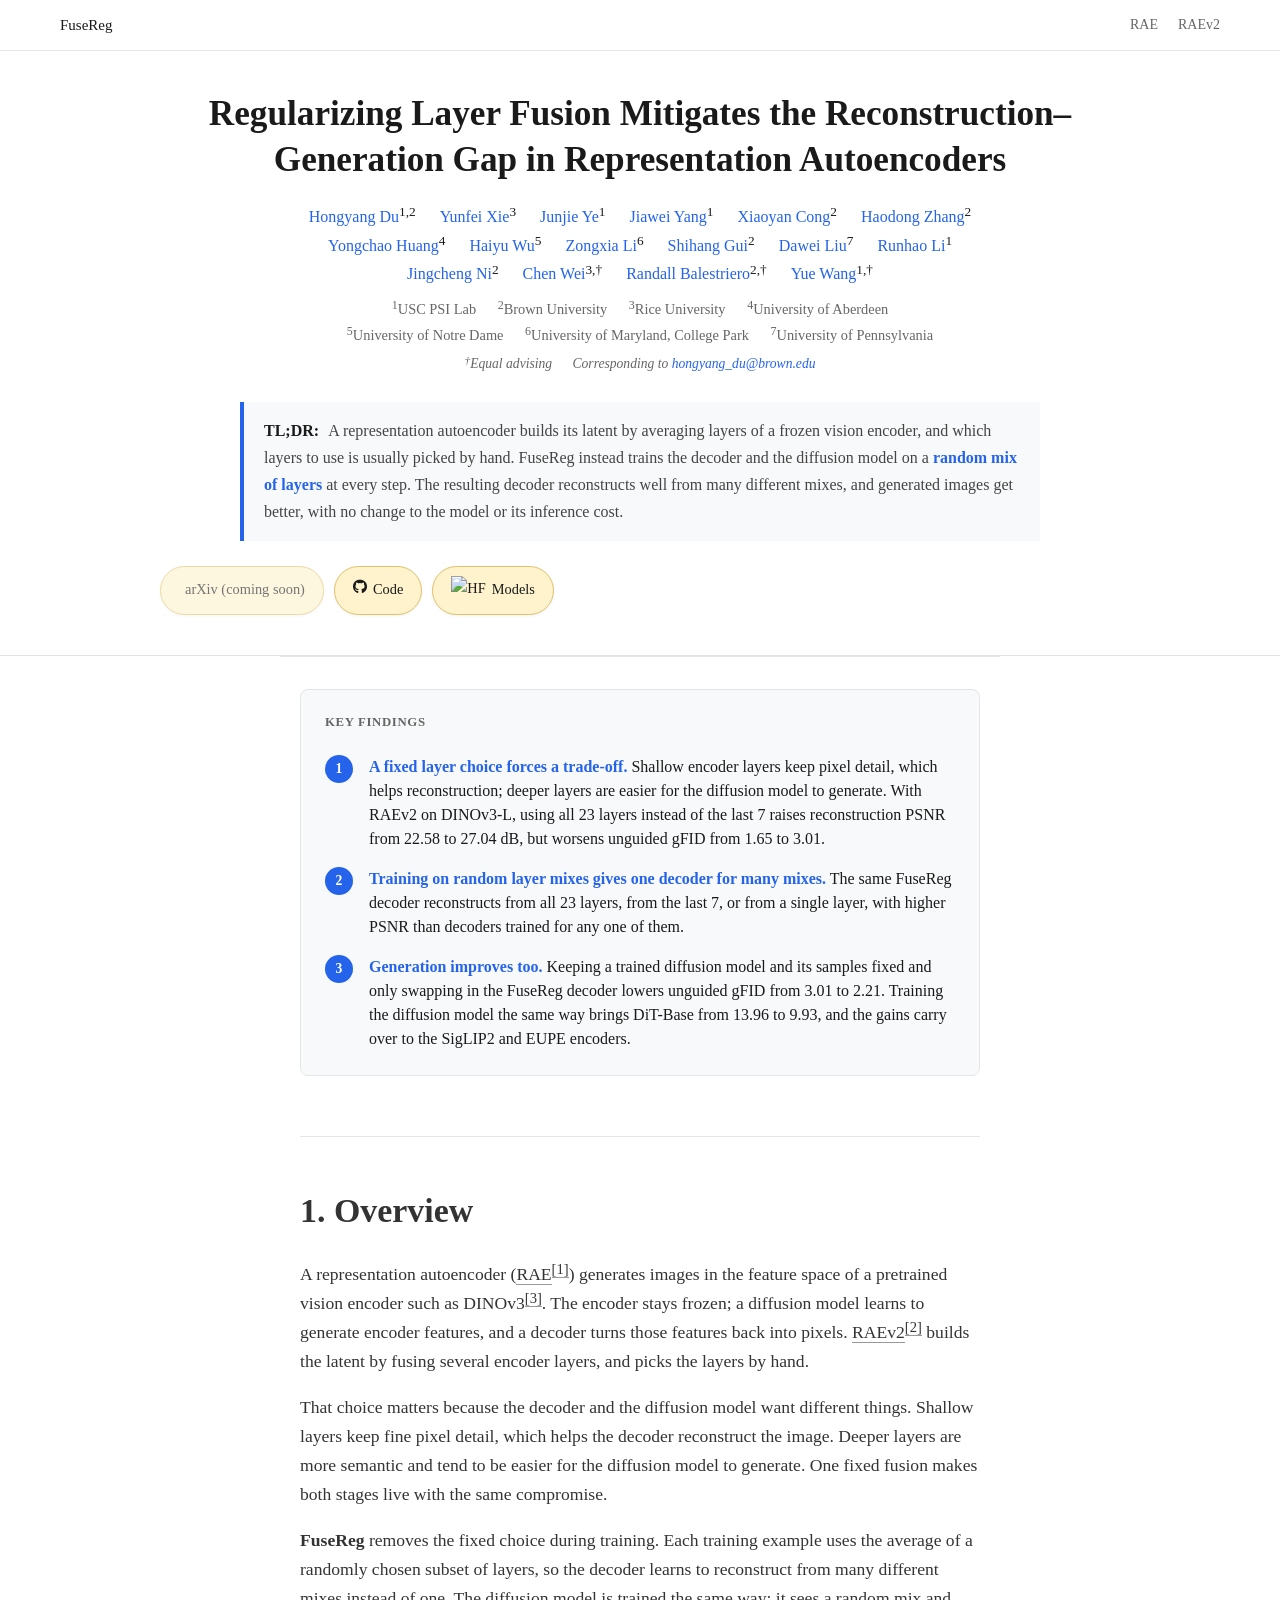
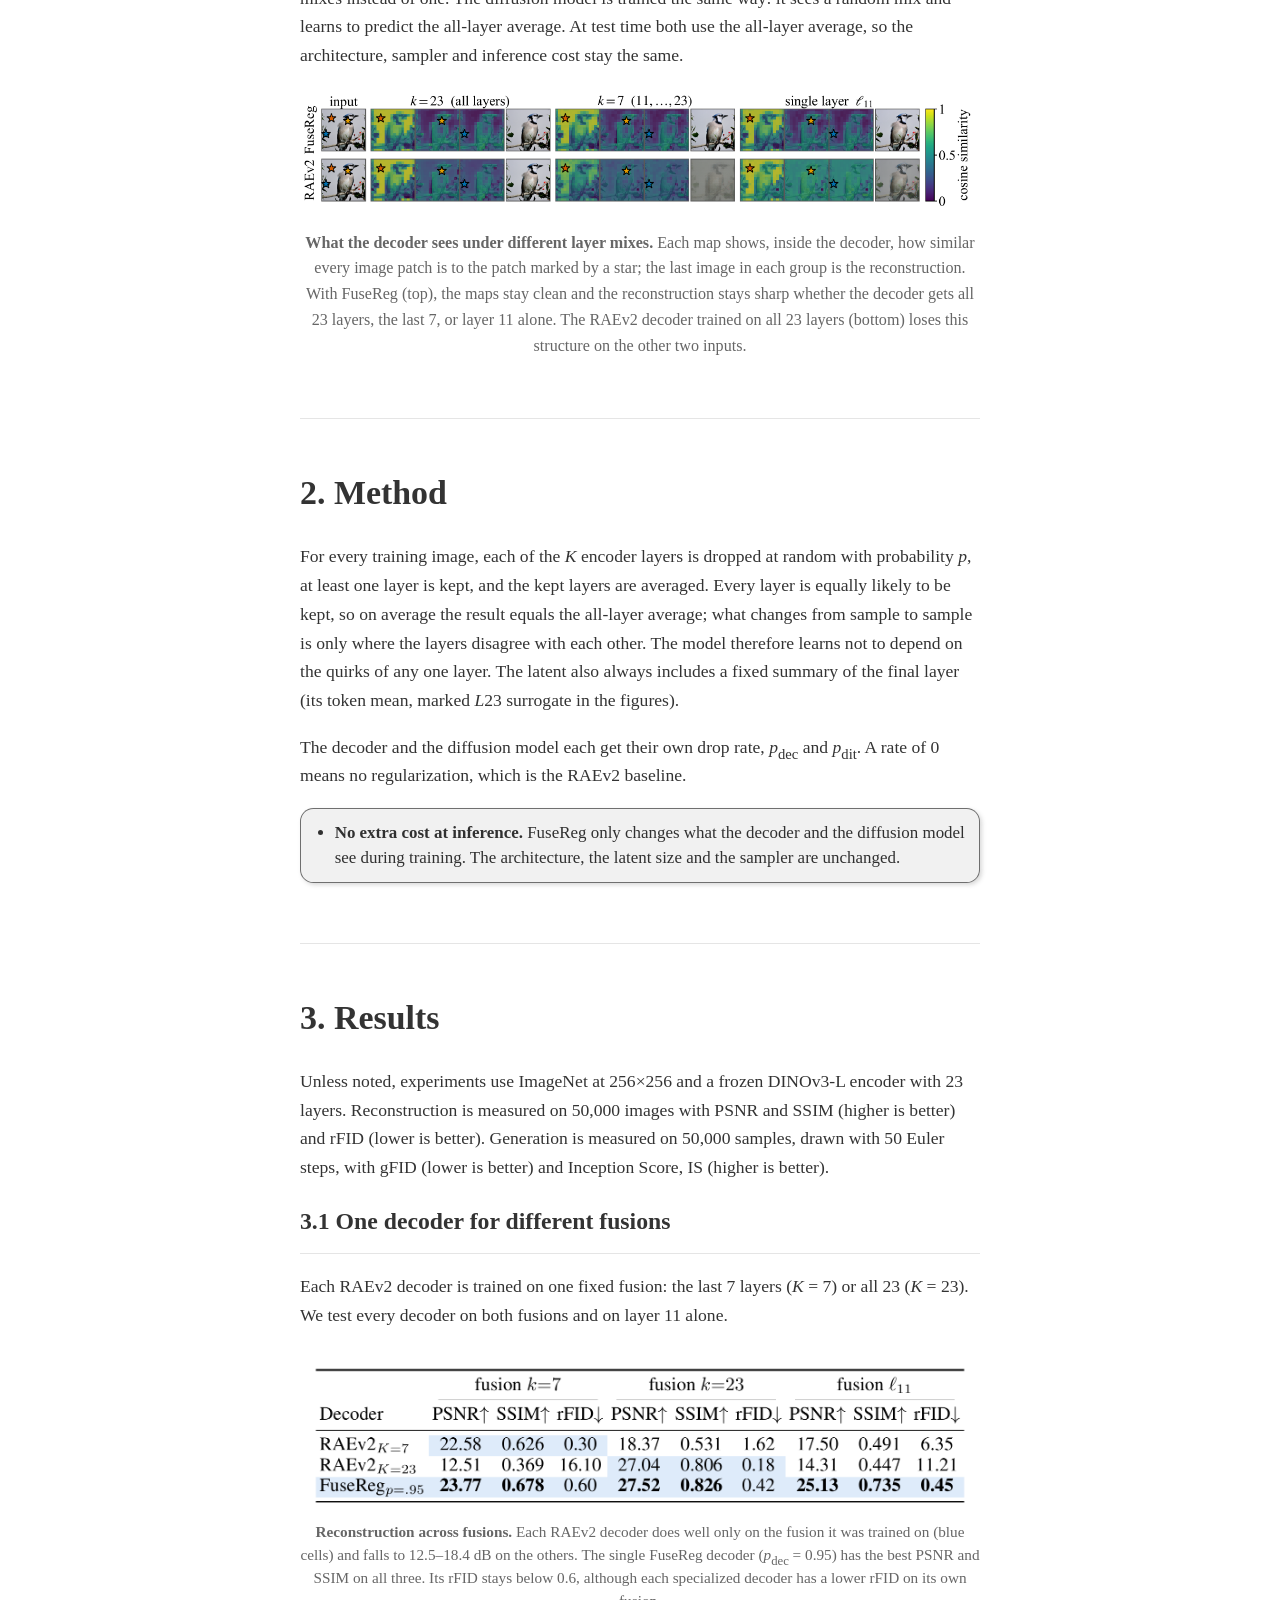
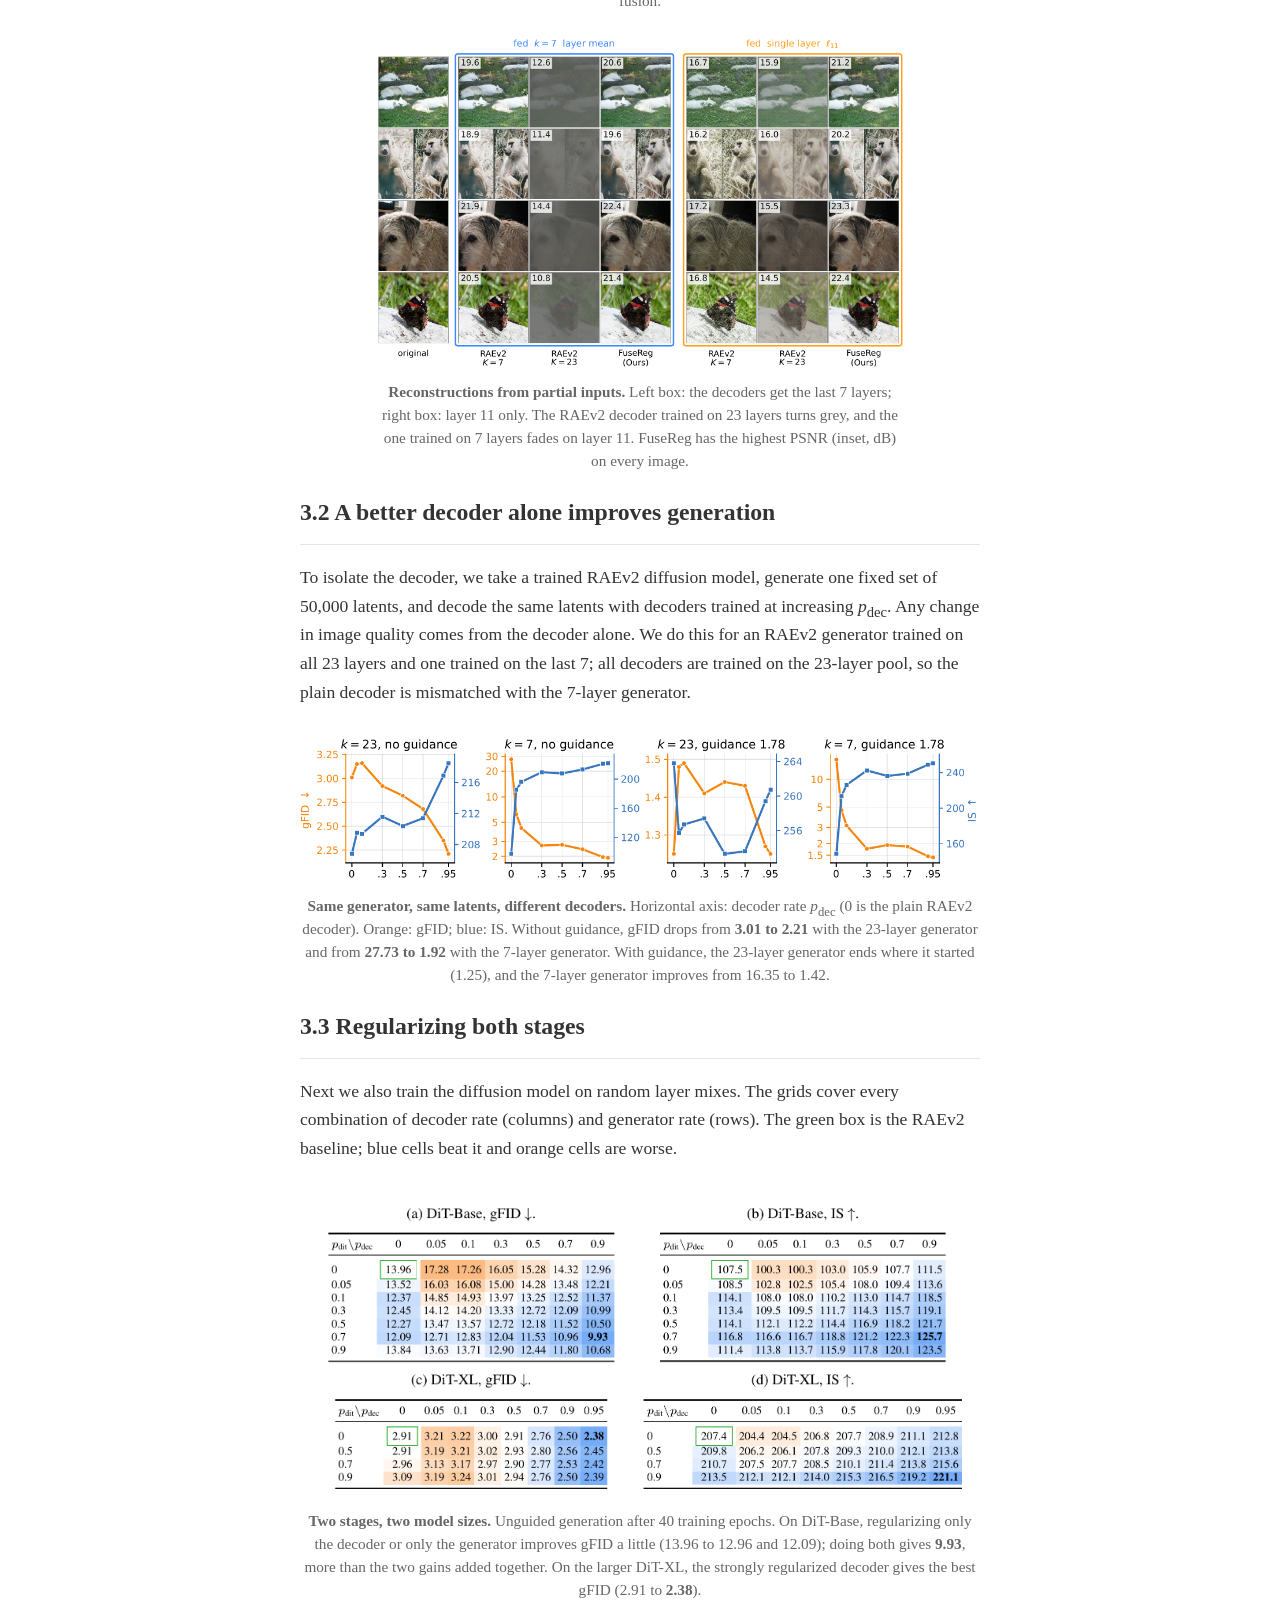
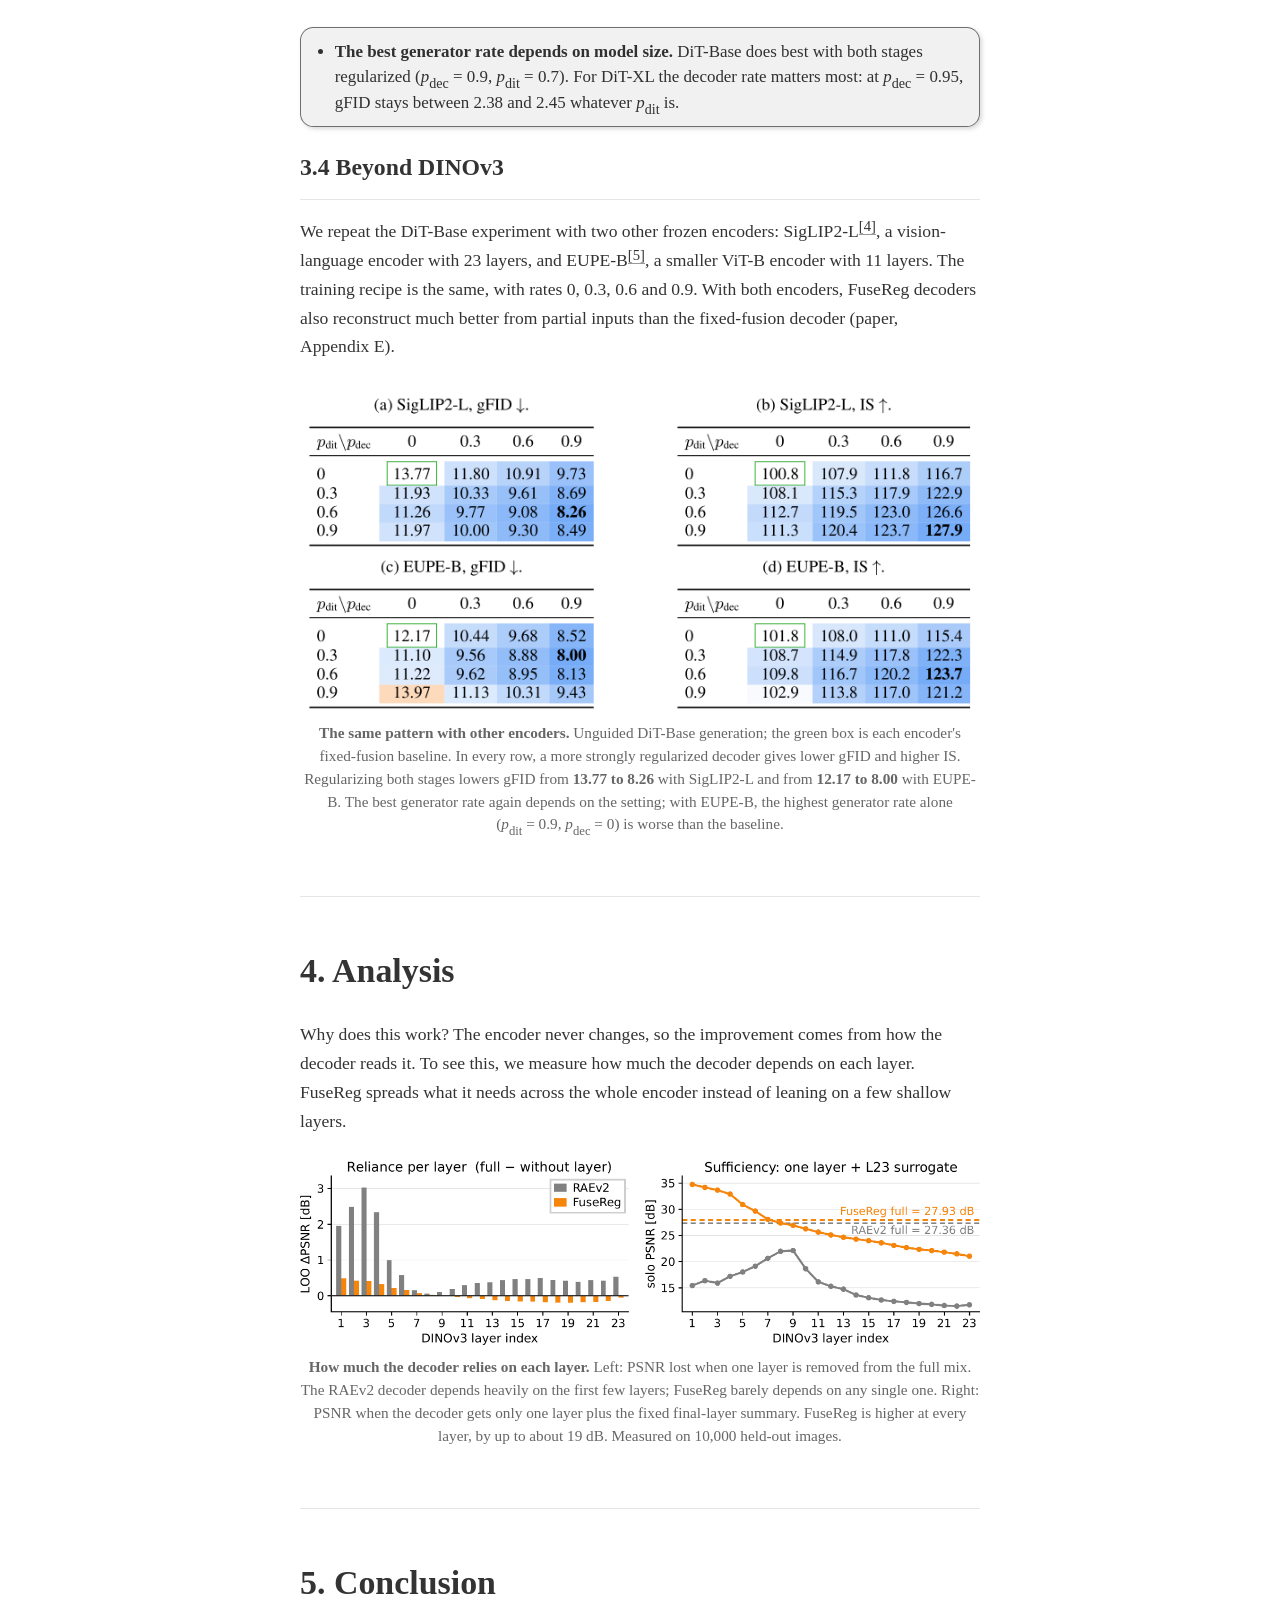
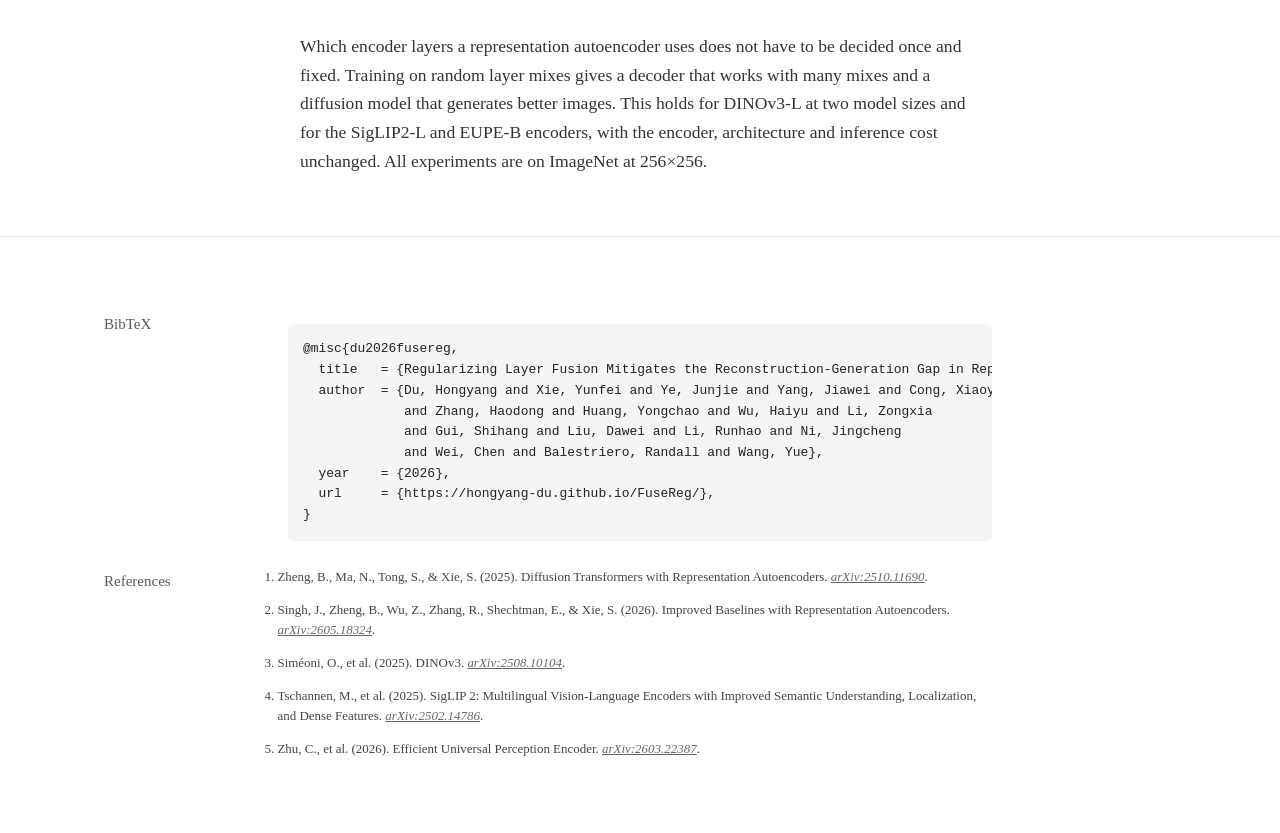
==== commit ae3db32a: "Show the paper button as coming soon instead of a dead link Co-Authored-By: Claude Opus 5.5 <noreply" ====
--- a/index.html
+++ b/index.html
@@ -125,8 +125,8 @@
                 </div>
 
                 <div class="button-row">
-                    <a href="#" class="button paper-link" target="_blank">
-                        <span class="icon is-small"><i class="ai ai-arxiv"></i></span> arXiv
+                    <a class="button paper-link" aria-disabled="true" style="pointer-events: none; opacity: 0.6;">
+                        <span class="icon is-small"><i class="ai ai-arxiv"></i></span> arXiv (coming soon)
                     </a>
                     <a href="https://github.com/Hongyang-Du/FuseReg" class="button" target="_blank">
                         <span class="icon is-small"><i class="fab fa-github"></i></span> Code
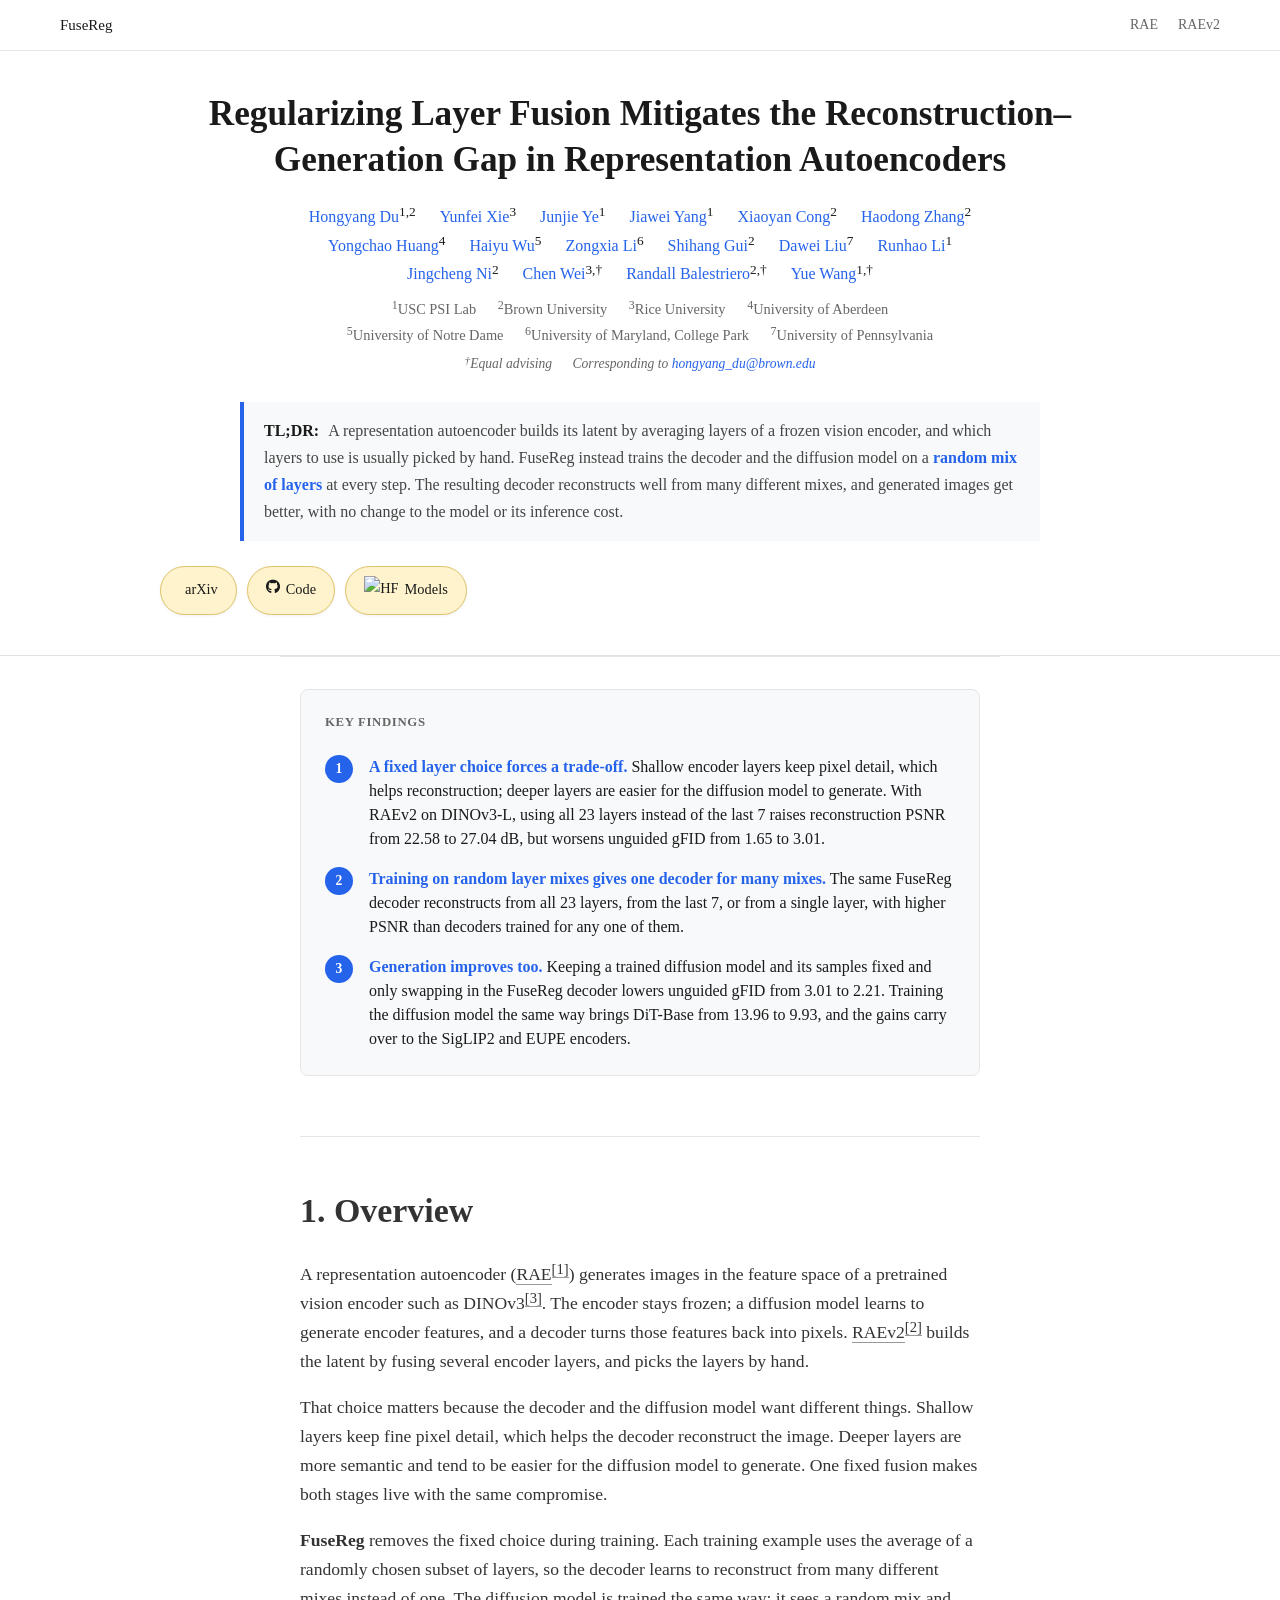
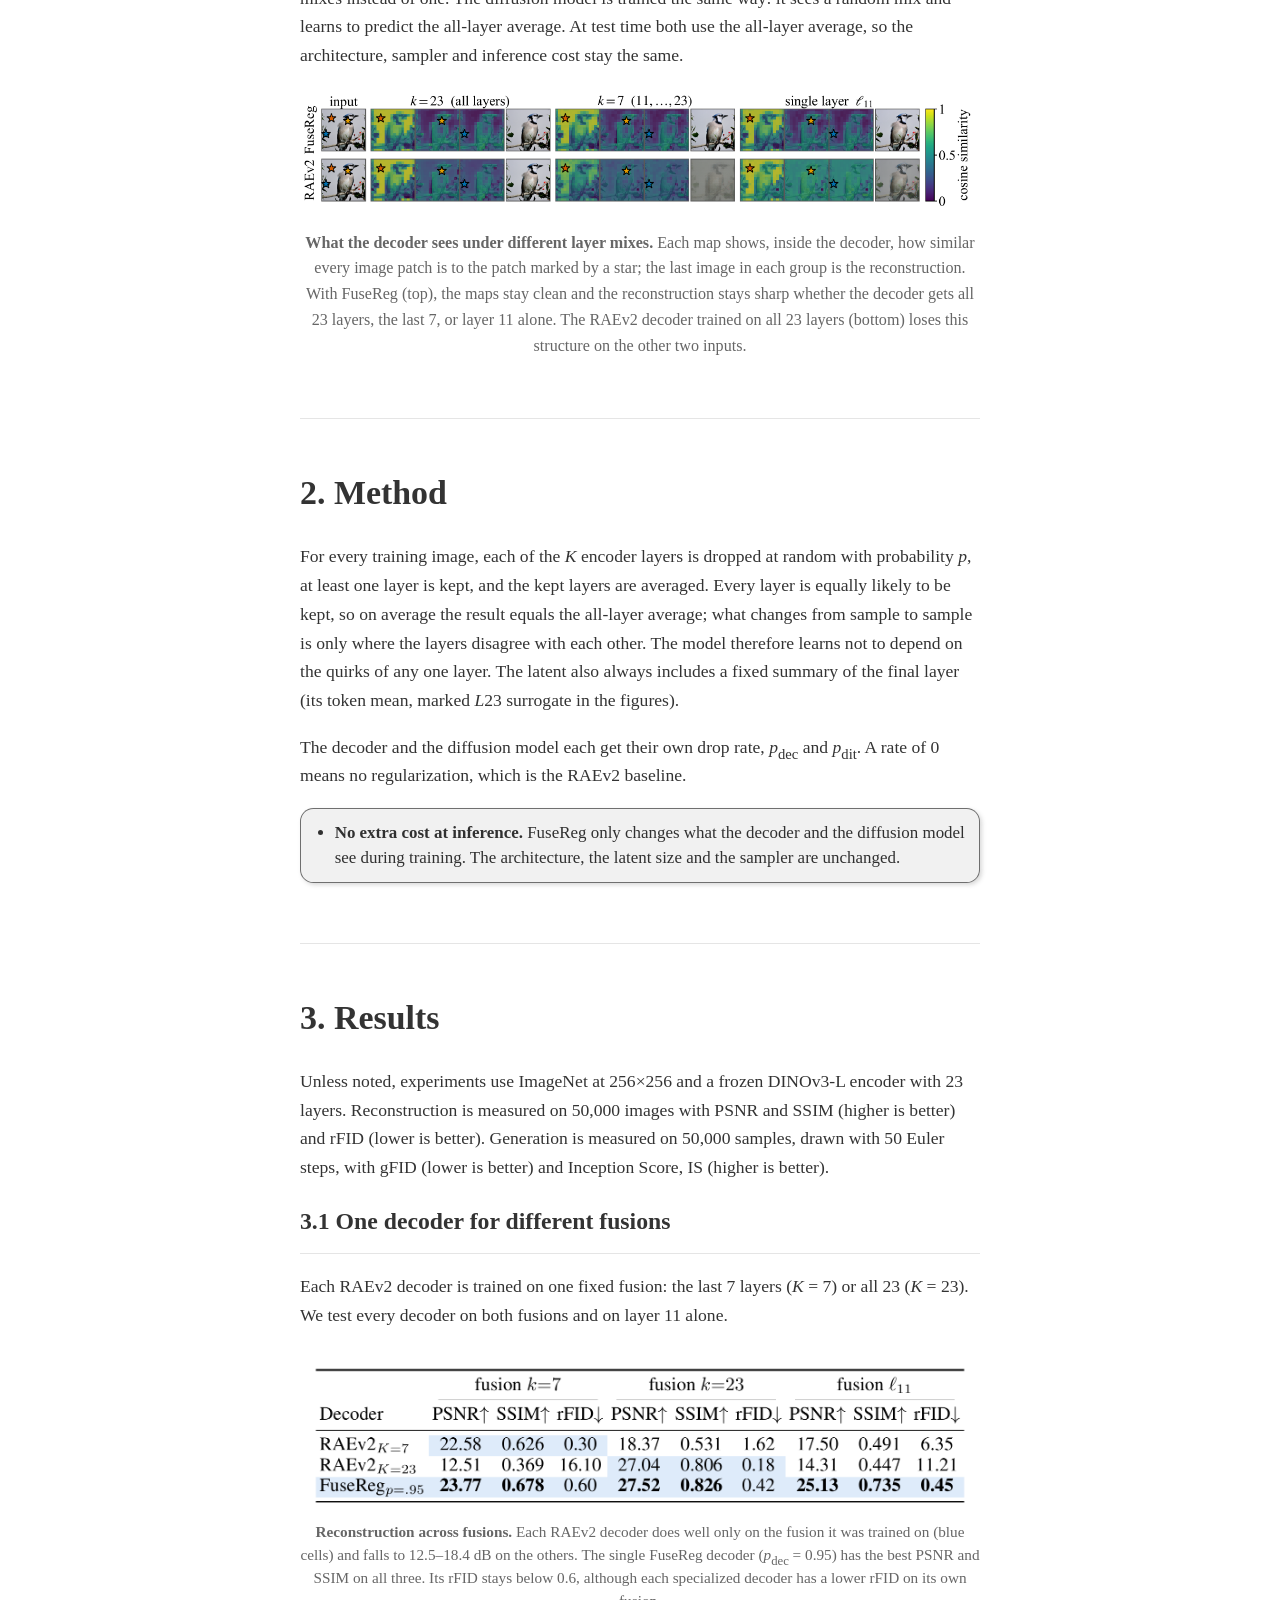
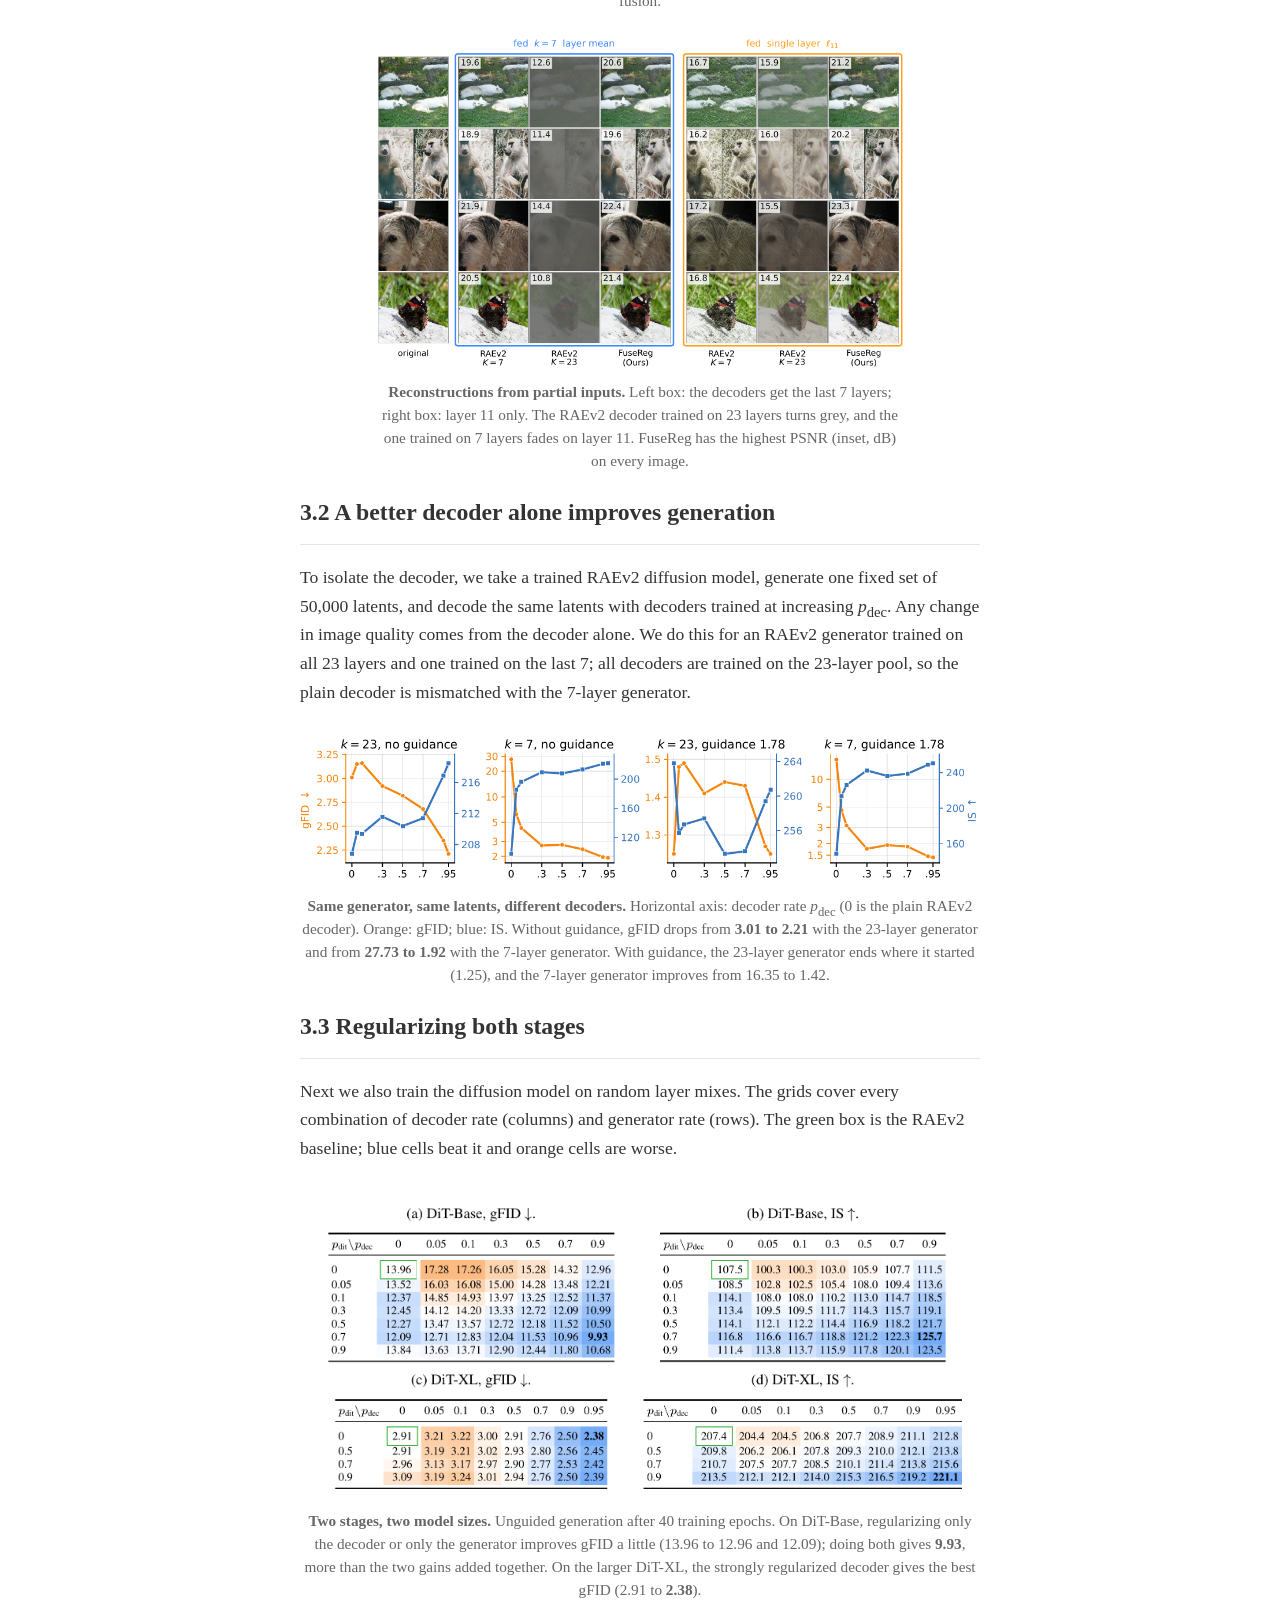
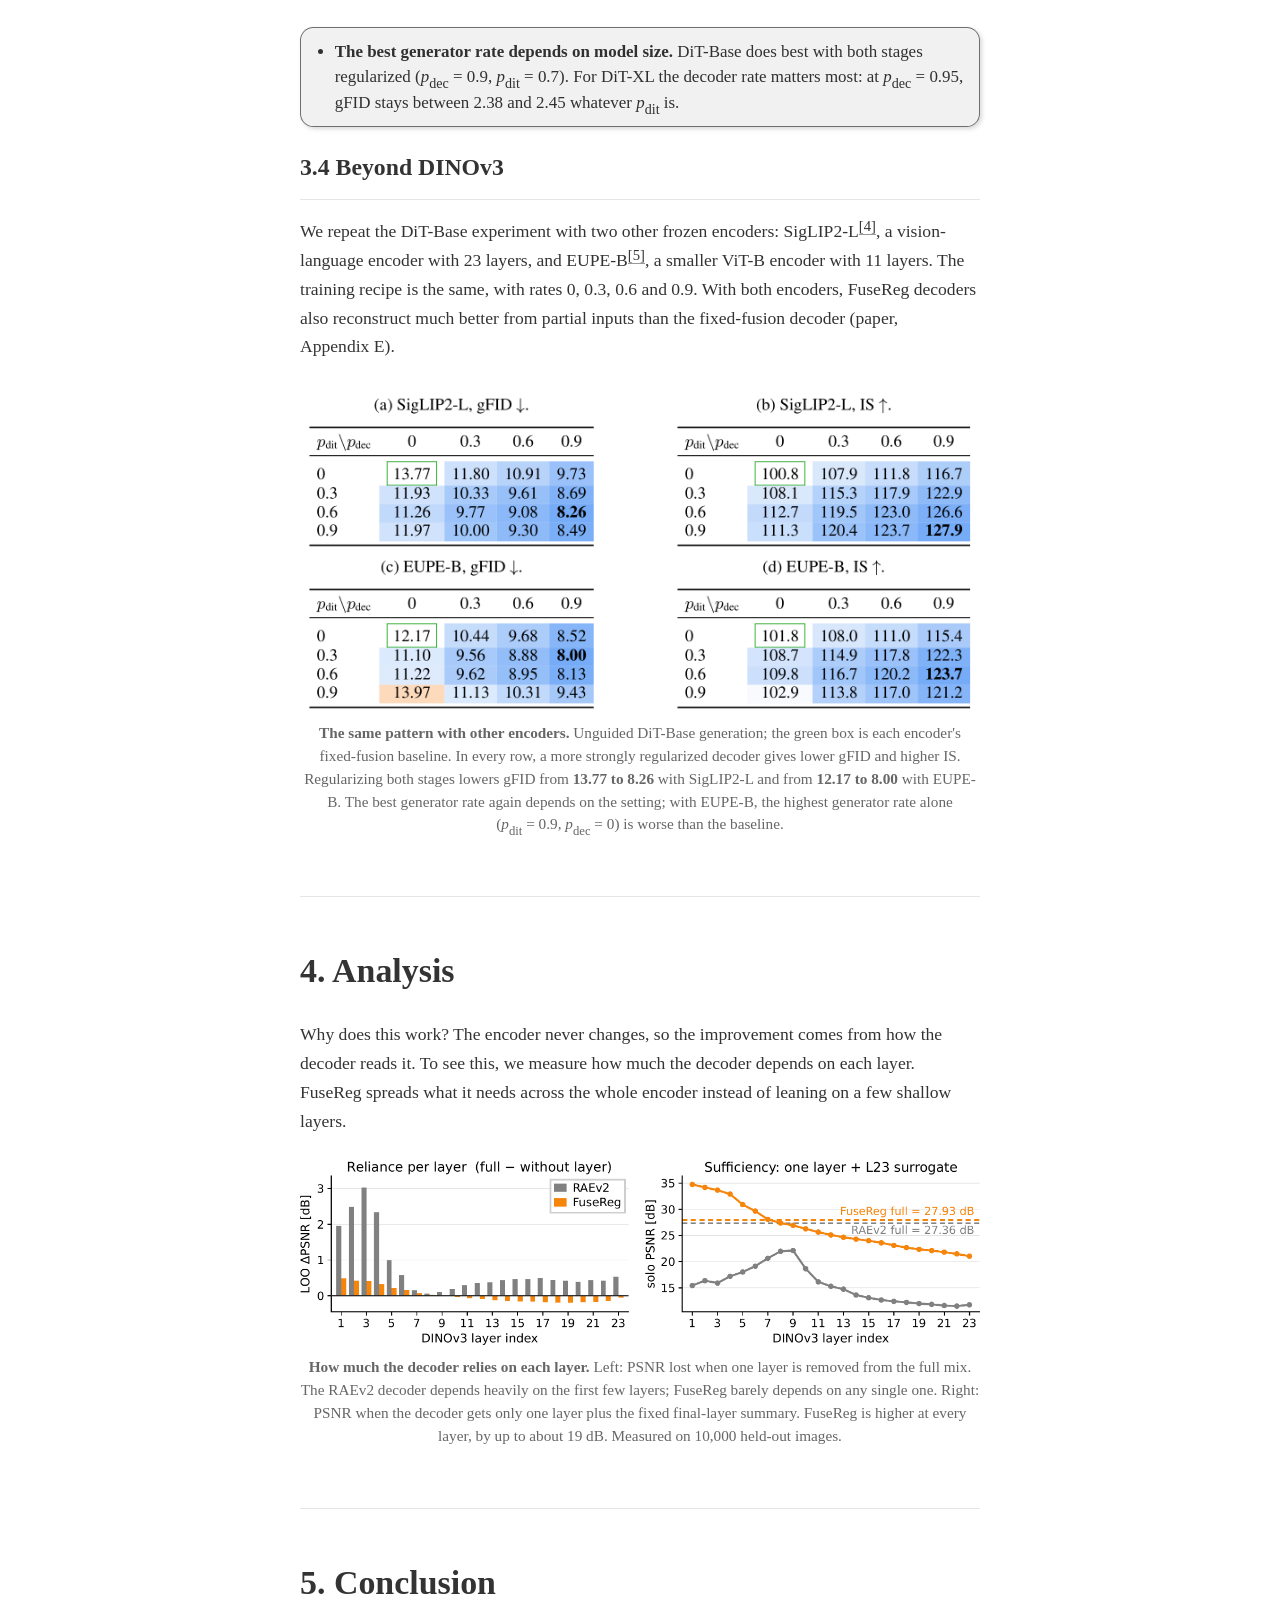
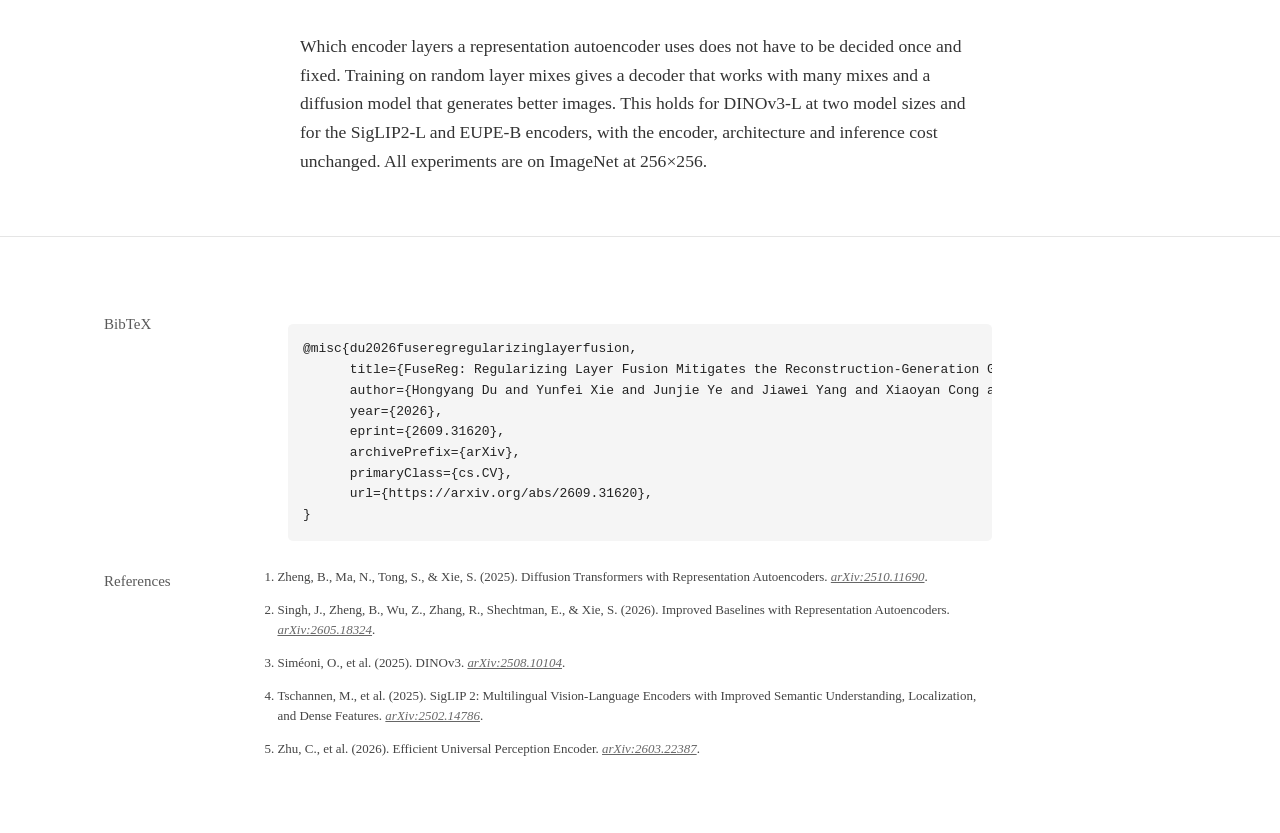
==== commit 262be5a7: "Link the arXiv preprint and update the citation" ====
--- a/index.html
+++ b/index.html
@@ -27,6 +27,8 @@
         <meta name="citation_author" content="Balestriero, Randall">
         <meta name="citation_author" content="Wang, Yue">
         <meta name="citation_publication_date" content="2026">
+        <meta name="citation_arxiv_id" content="2609.31620">
+        <meta name="citation_pdf_url" content="https://arxiv.org/pdf/2609.31620">
         <meta name="citation_language" content="en">
         <meta name="citation_abstract" content="FuseReg replaces heuristic layer selection in representation autoencoders with training over random subsets of encoder layers, regularizing sensitivity to cross-layer disagreement in both the decoder and the diffusion transformer.">
 
@@ -125,8 +127,8 @@
                 </div>
 
                 <div class="button-row">
-                    <a class="button paper-link" aria-disabled="true" style="pointer-events: none; opacity: 0.6;">
-                        <span class="icon is-small"><i class="ai ai-arxiv"></i></span> arXiv (coming soon)
+                    <a href="https://arxiv.org/abs/2609.31620" class="button paper-link" target="_blank">
+                        <span class="icon is-small"><i class="ai ai-arxiv"></i></span> arXiv
                     </a>
                     <a href="https://github.com/Hongyang-Du/FuseReg" class="button" target="_blank">
                         <span class="icon is-small"><i class="fab fa-github"></i></span> Code
@@ -312,14 +314,14 @@
     <d-appendix>
         <h3 id="bibtex">BibTeX</h3>
         <div class="bibtex-container" style="position: relative;">
-            <pre class="bibtex" id="bibtex-content" style="background: #f5f5f5; padding: 15px; border-radius: 5px; font-family: 'Courier New', monospace; font-size: 0.9em; line-height: 1.6; overflow-x: auto;">@misc{du2026fusereg,
-  title   = {Regularizing Layer Fusion Mitigates the Reconstruction-Generation Gap in Representation Autoencoders},
-  author  = {Du, Hongyang and Xie, Yunfei and Ye, Junjie and Yang, Jiawei and Cong, Xiaoyan
-             and Zhang, Haodong and Huang, Yongchao and Wu, Haiyu and Li, Zongxia
-             and Gui, Shihang and Liu, Dawei and Li, Runhao and Ni, Jingcheng
-             and Wei, Chen and Balestriero, Randall and Wang, Yue},
-  year    = {2026},
-  url     = {https://hongyang-du.github.io/FuseReg/},
+            <pre class="bibtex" id="bibtex-content" style="background: #f5f5f5; padding: 15px; border-radius: 5px; font-family: 'Courier New', monospace; font-size: 0.9em; line-height: 1.6; overflow-x: auto;">@misc{du2026fuseregregularizinglayerfusion,
+      title={FuseReg: Regularizing Layer Fusion Mitigates the Reconstruction-Generation Gap in Representation Autoencoders}, 
+      author={Hongyang Du and Yunfei Xie and Junjie Ye and Jiawei Yang and Xiaoyan Cong and Haodong Zhang and Yongchao Huang and Haiyu Wu and Zongxia Li and Shihang Gui and Dawei Liu and Runhao Li and Jingcheng Ni and Chen Wei and Randall Balestriero and Yue Wang},
+      year={2026},
+      eprint={2609.31620},
+      archivePrefix={arXiv},
+      primaryClass={cs.CV},
+      url={https://arxiv.org/abs/2609.31620}, 
 }</pre>
         </div>
 
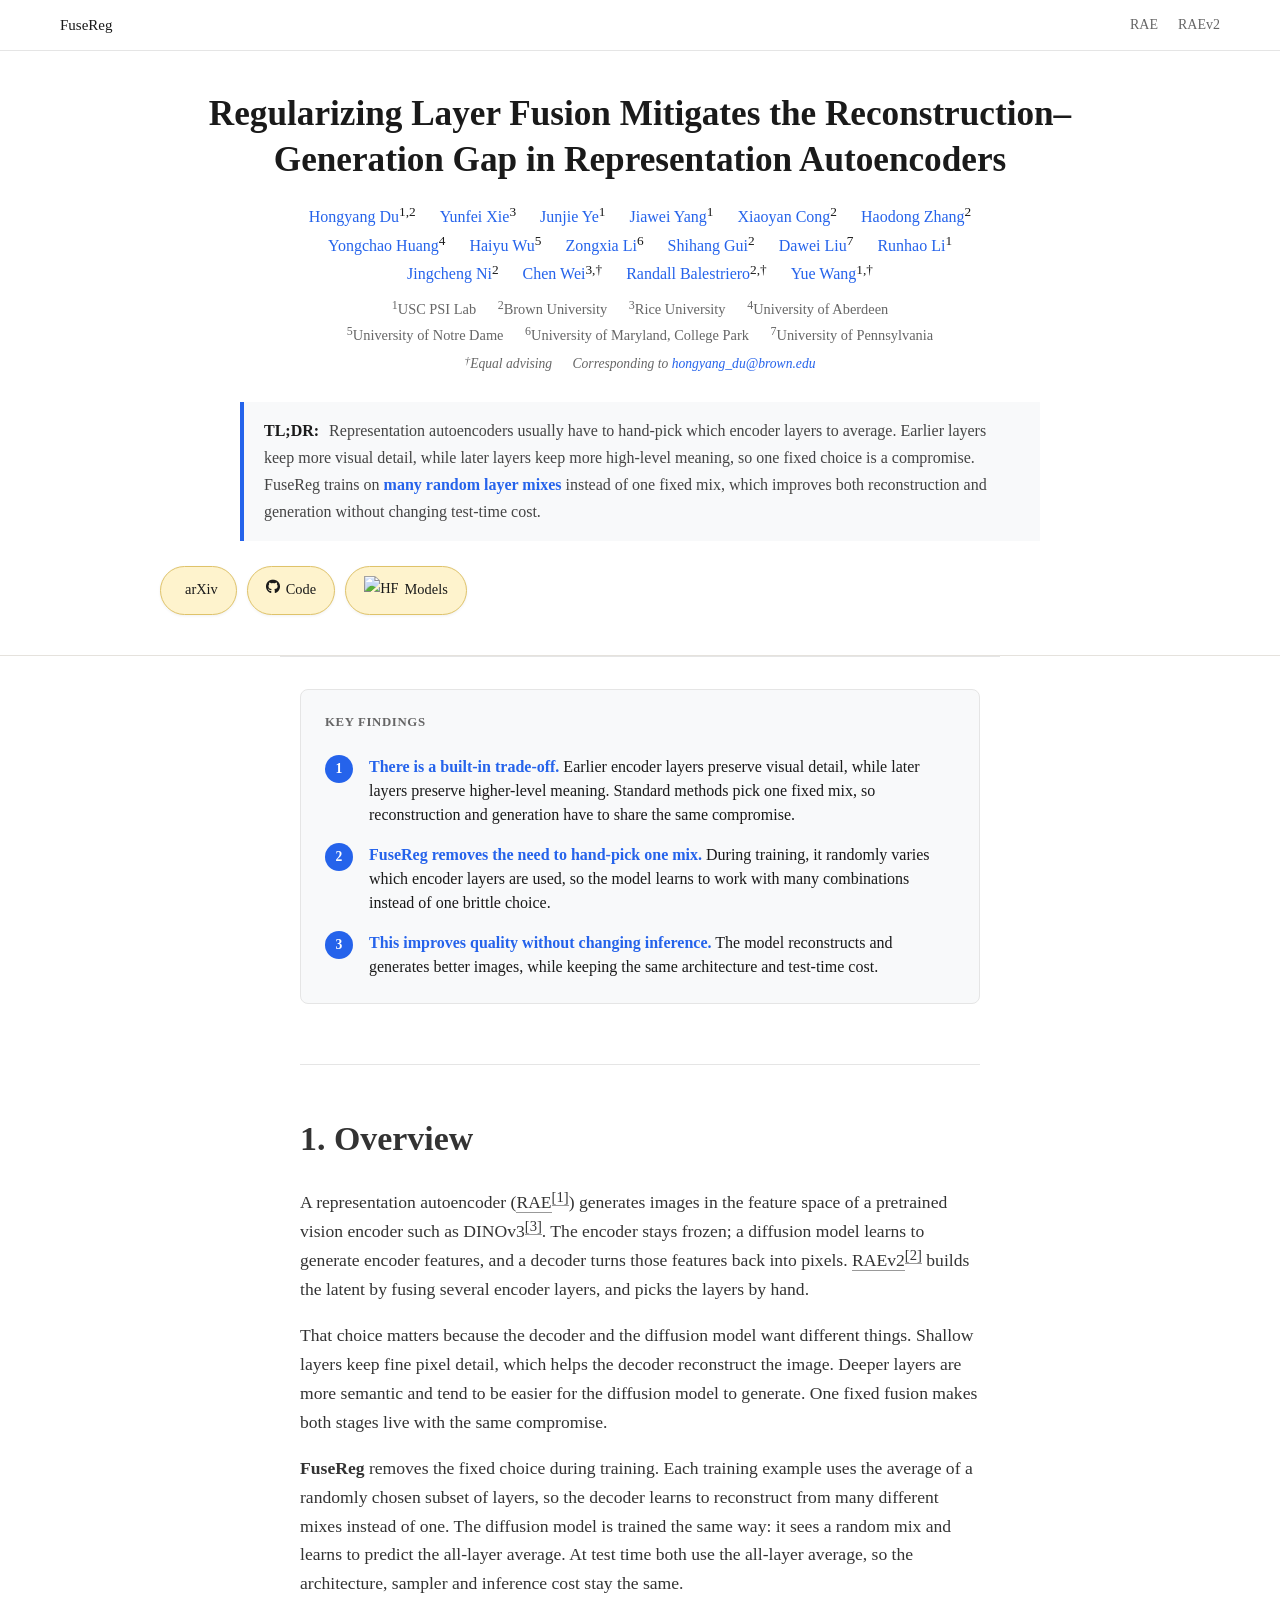
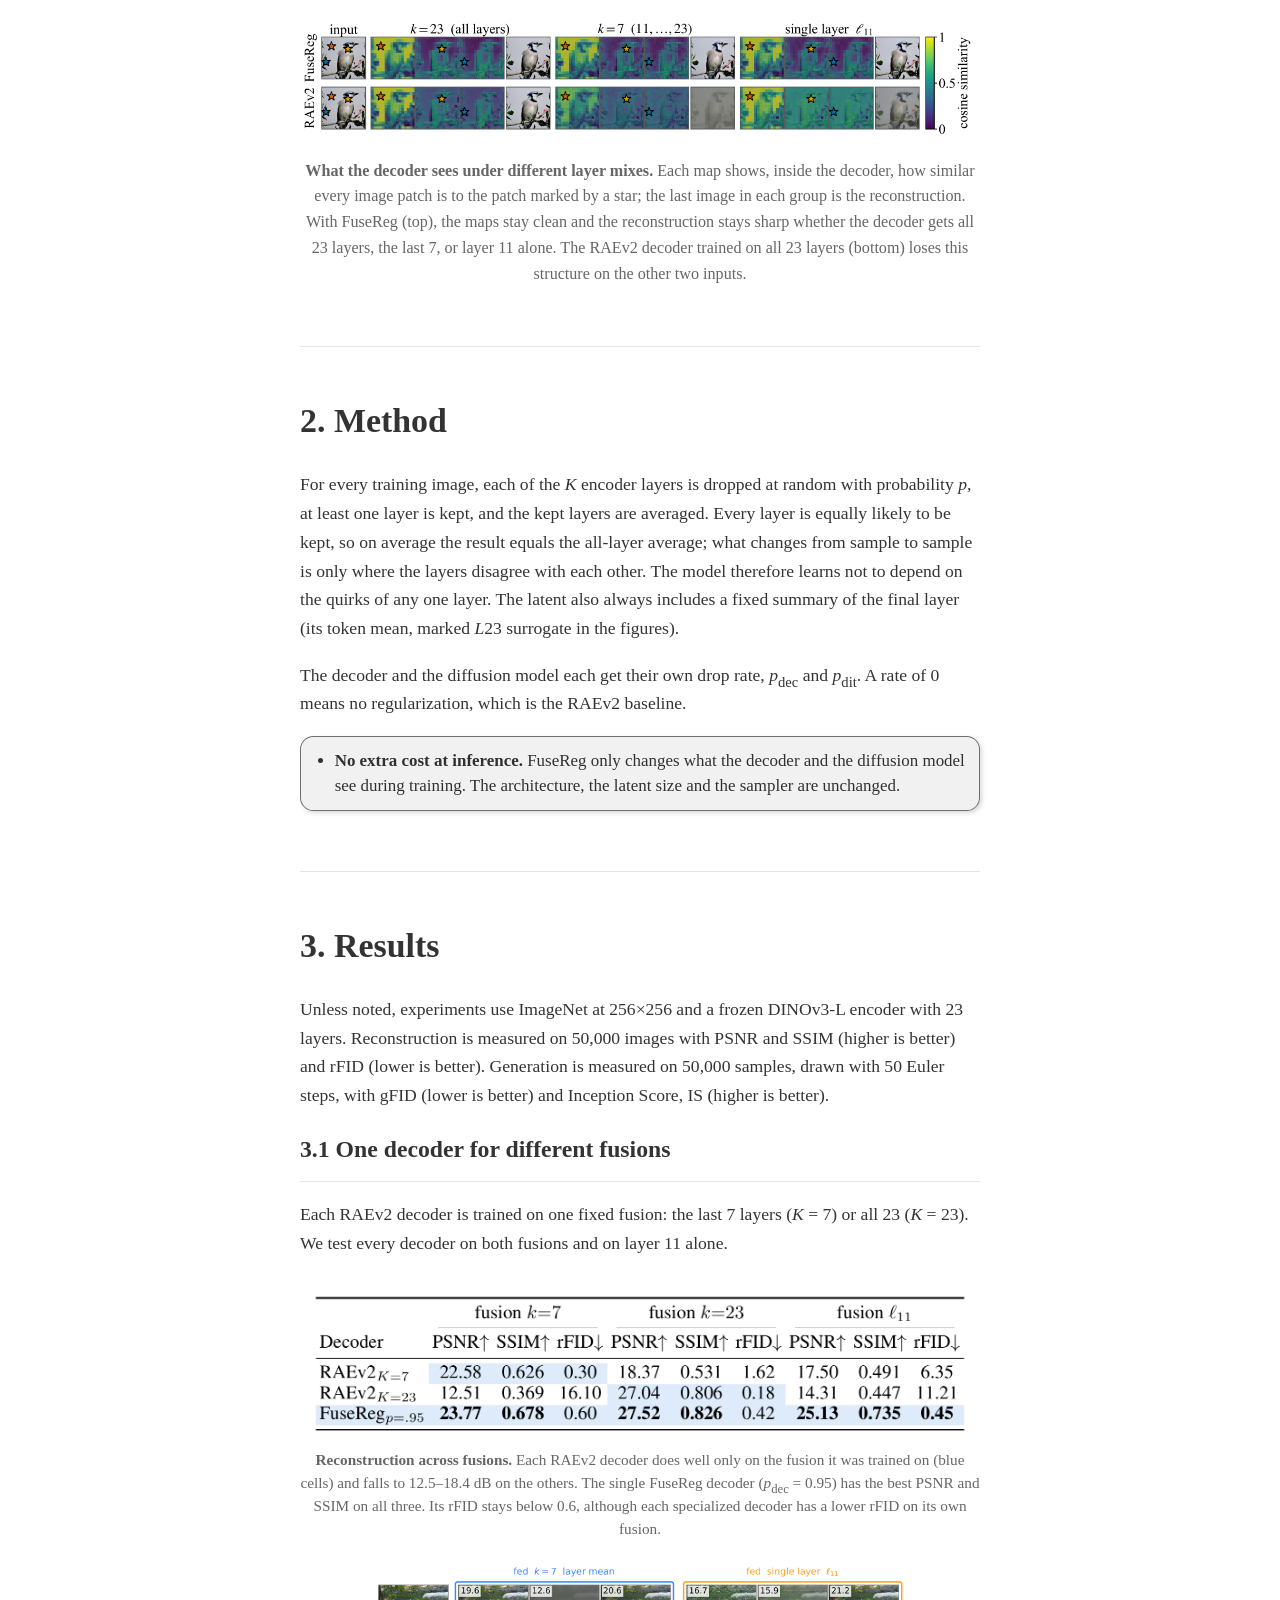
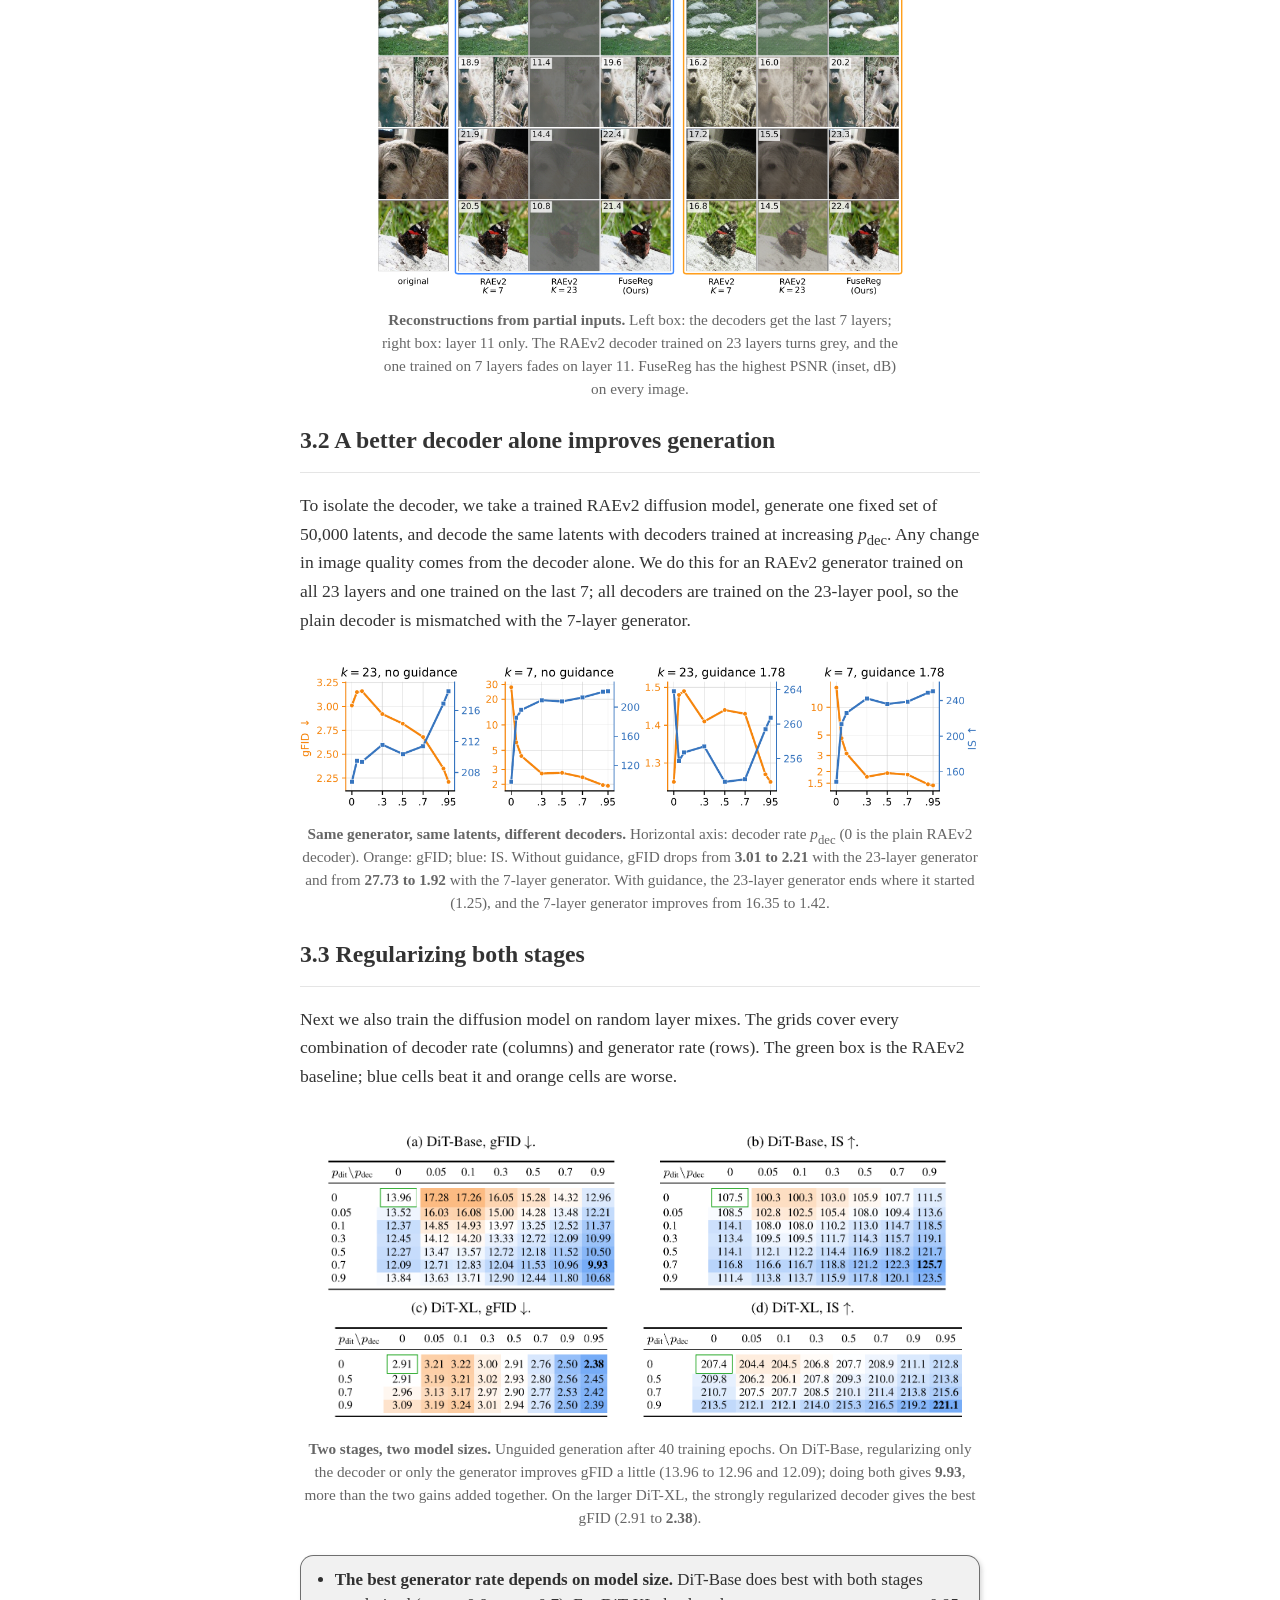
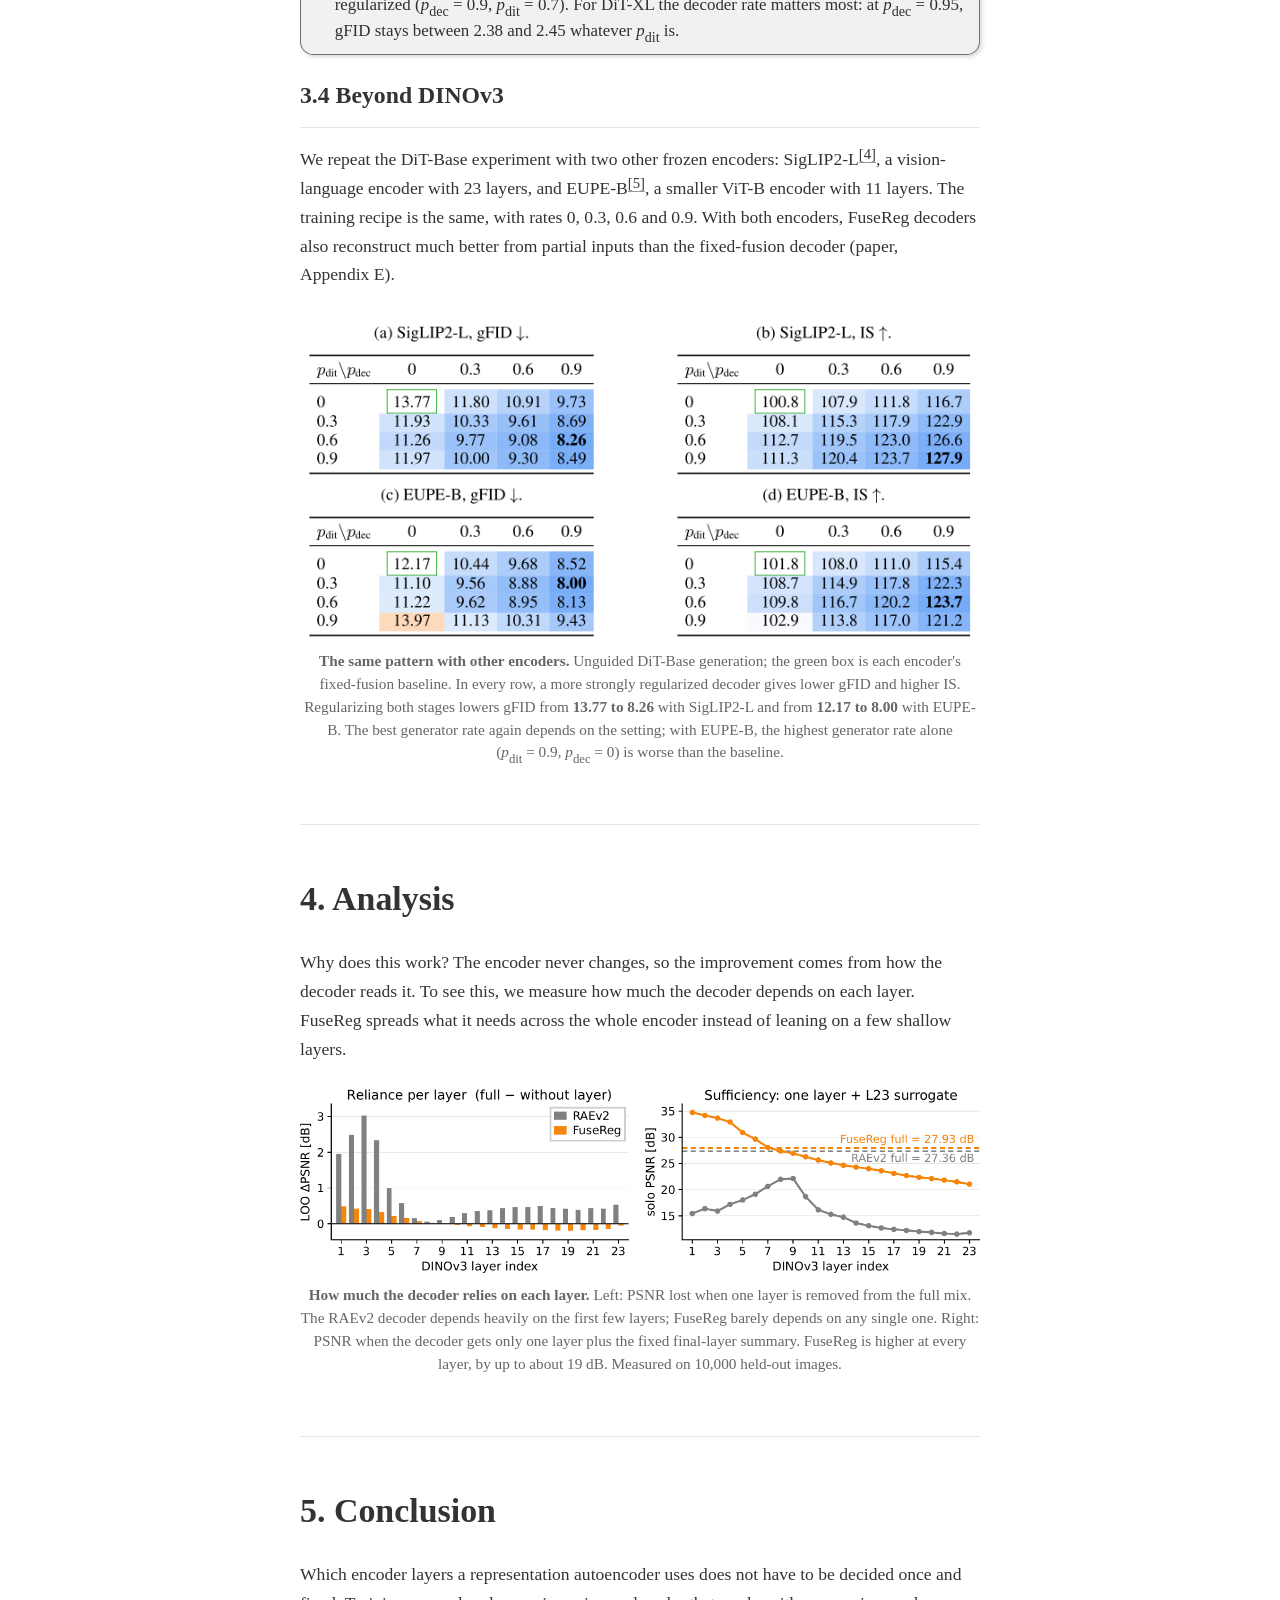
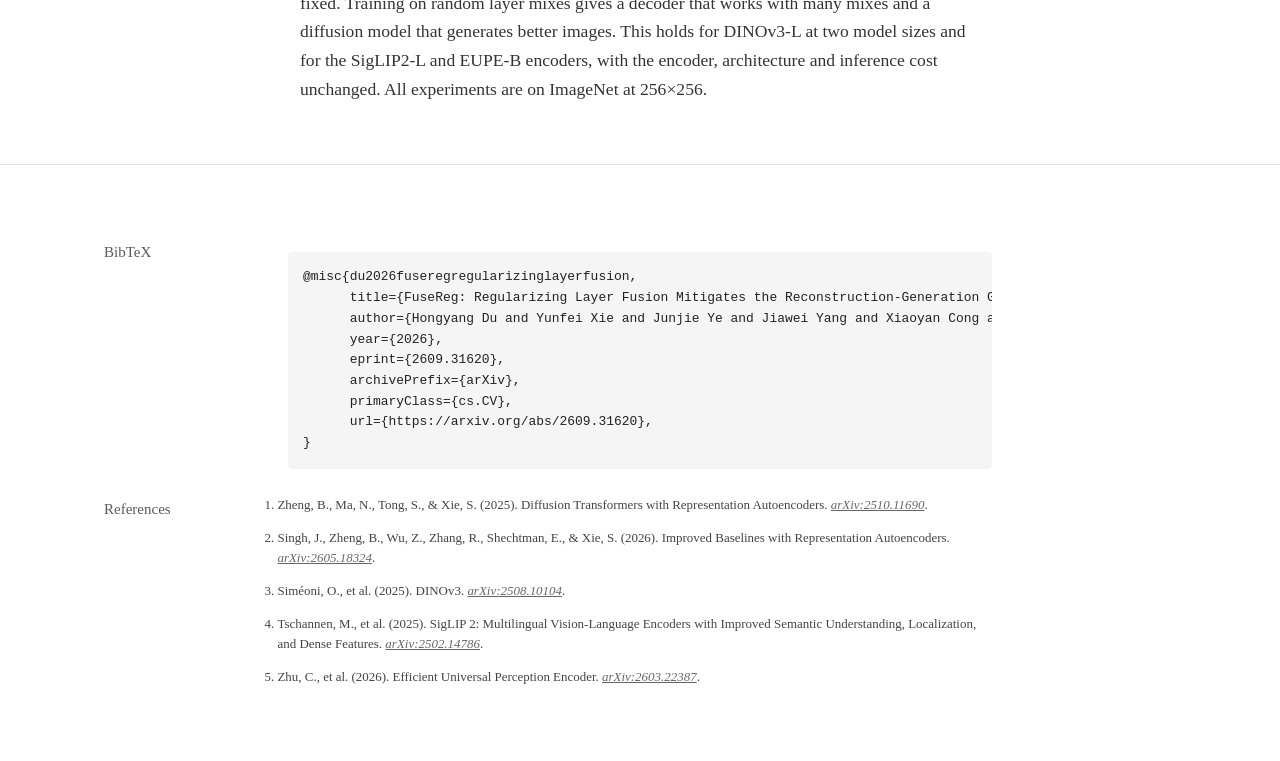
==== commit b2b3a6f0: "Simplify key findings copy for non-expert readers" ====
--- a/index.html
+++ b/index.html
@@ -34,12 +34,12 @@
 
         <meta property="og:url" content="https://hongyang-du.github.io/FuseReg/" />
         <meta property="og:title" content="Regularizing Layer Fusion in Representation Autoencoders" />
-        <meta property="og:description" content="Training the decoder and diffusion transformer of a representation autoencoder on random subsets of encoder layers." />
+        <meta property="og:description" content="FuseReg avoids hand-picking one encoder layer mix by training image generators on many random layer combinations." />
         <meta property="og:image" content="https://hongyang-du.github.io/FuseReg/assets/images/cosine-similarity.png" />
         <meta property="og:type" content="article" />
         <meta name="twitter:card" content="summary_large_image" />
         <meta name="twitter:title" content="Regularizing Layer Fusion in Representation Autoencoders" />
-        <meta name="twitter:description" content="Training the decoder and diffusion transformer of a representation autoencoder on random subsets of encoder layers." />
+        <meta name="twitter:description" content="FuseReg avoids hand-picking one encoder layer mix by training image generators on many random layer combinations." />
         <meta name="twitter:image" content="https://hongyang-du.github.io/FuseReg/assets/images/cosine-similarity.png" />
 
         <script src="./static/js/distill_template.v2.js"></script>
@@ -123,7 +123,7 @@
                 </div>
 
                 <div class="tldr-section">
-                    <p><span class="tldr-label">TL;DR:</span> A representation autoencoder builds its latent by averaging layers of a frozen vision encoder, and which layers to use is usually picked by hand. FuseReg instead trains the decoder and the diffusion model on a <strong>random mix of layers</strong> at every step. The resulting decoder reconstructs well from many different mixes, and generated images get better, with no change to the model or its inference cost.</p>
+                    <p><span class="tldr-label">TL;DR:</span> Representation autoencoders usually have to hand-pick which encoder layers to average. Earlier layers keep more visual detail, while later layers keep more high-level meaning, so one fixed choice is a compromise. FuseReg trains on <strong>many random layer mixes</strong> instead of one fixed mix, which improves both reconstruction and generation without changing test-time cost.</p>
                 </div>
 
                 <div class="button-row">
@@ -145,15 +145,15 @@
             <h4 class="key-findings-title">Key Findings</h4>
             <div class="key-finding">
                 <span class="key-finding-number">1</span>
-                <p class="key-finding-text"><strong>A fixed layer choice forces a trade-off.</strong> Shallow encoder layers keep pixel detail, which helps reconstruction; deeper layers are easier for the diffusion model to generate. With RAEv2 on DINOv3-L, using all 23 layers instead of the last 7 raises reconstruction PSNR from 22.58 to 27.04&nbsp;dB, but worsens unguided gFID from 1.65 to 3.01.</p>
+                <p class="key-finding-text"><strong>There is a built-in trade-off.</strong> Earlier encoder layers preserve visual detail, while later layers preserve higher-level meaning. Standard methods pick one fixed mix, so reconstruction and generation have to share the same compromise.</p>
             </div>
             <div class="key-finding">
                 <span class="key-finding-number">2</span>
-                <p class="key-finding-text"><strong>Training on random layer mixes gives one decoder for many mixes.</strong> The same FuseReg decoder reconstructs from all 23 layers, from the last 7, or from a single layer, with higher PSNR than decoders trained for any one of them.</p>
+                <p class="key-finding-text"><strong>FuseReg removes the need to hand-pick one mix.</strong> During training, it randomly varies which encoder layers are used, so the model learns to work with many combinations instead of one brittle choice.</p>
             </div>
             <div class="key-finding">
                 <span class="key-finding-number">3</span>
-                <p class="key-finding-text"><strong>Generation improves too.</strong> Keeping a trained diffusion model and its samples fixed and only swapping in the FuseReg decoder lowers unguided gFID from 3.01 to 2.21. Training the diffusion model the same way brings DiT-Base from 13.96 to 9.93, and the gains carry over to the SigLIP2 and EUPE encoders.</p>
+                <p class="key-finding-text"><strong>This improves quality without changing inference.</strong> The model reconstructs and generates better images, while keeping the same architecture and test-time cost.</p>
             </div>
         </div>
 
